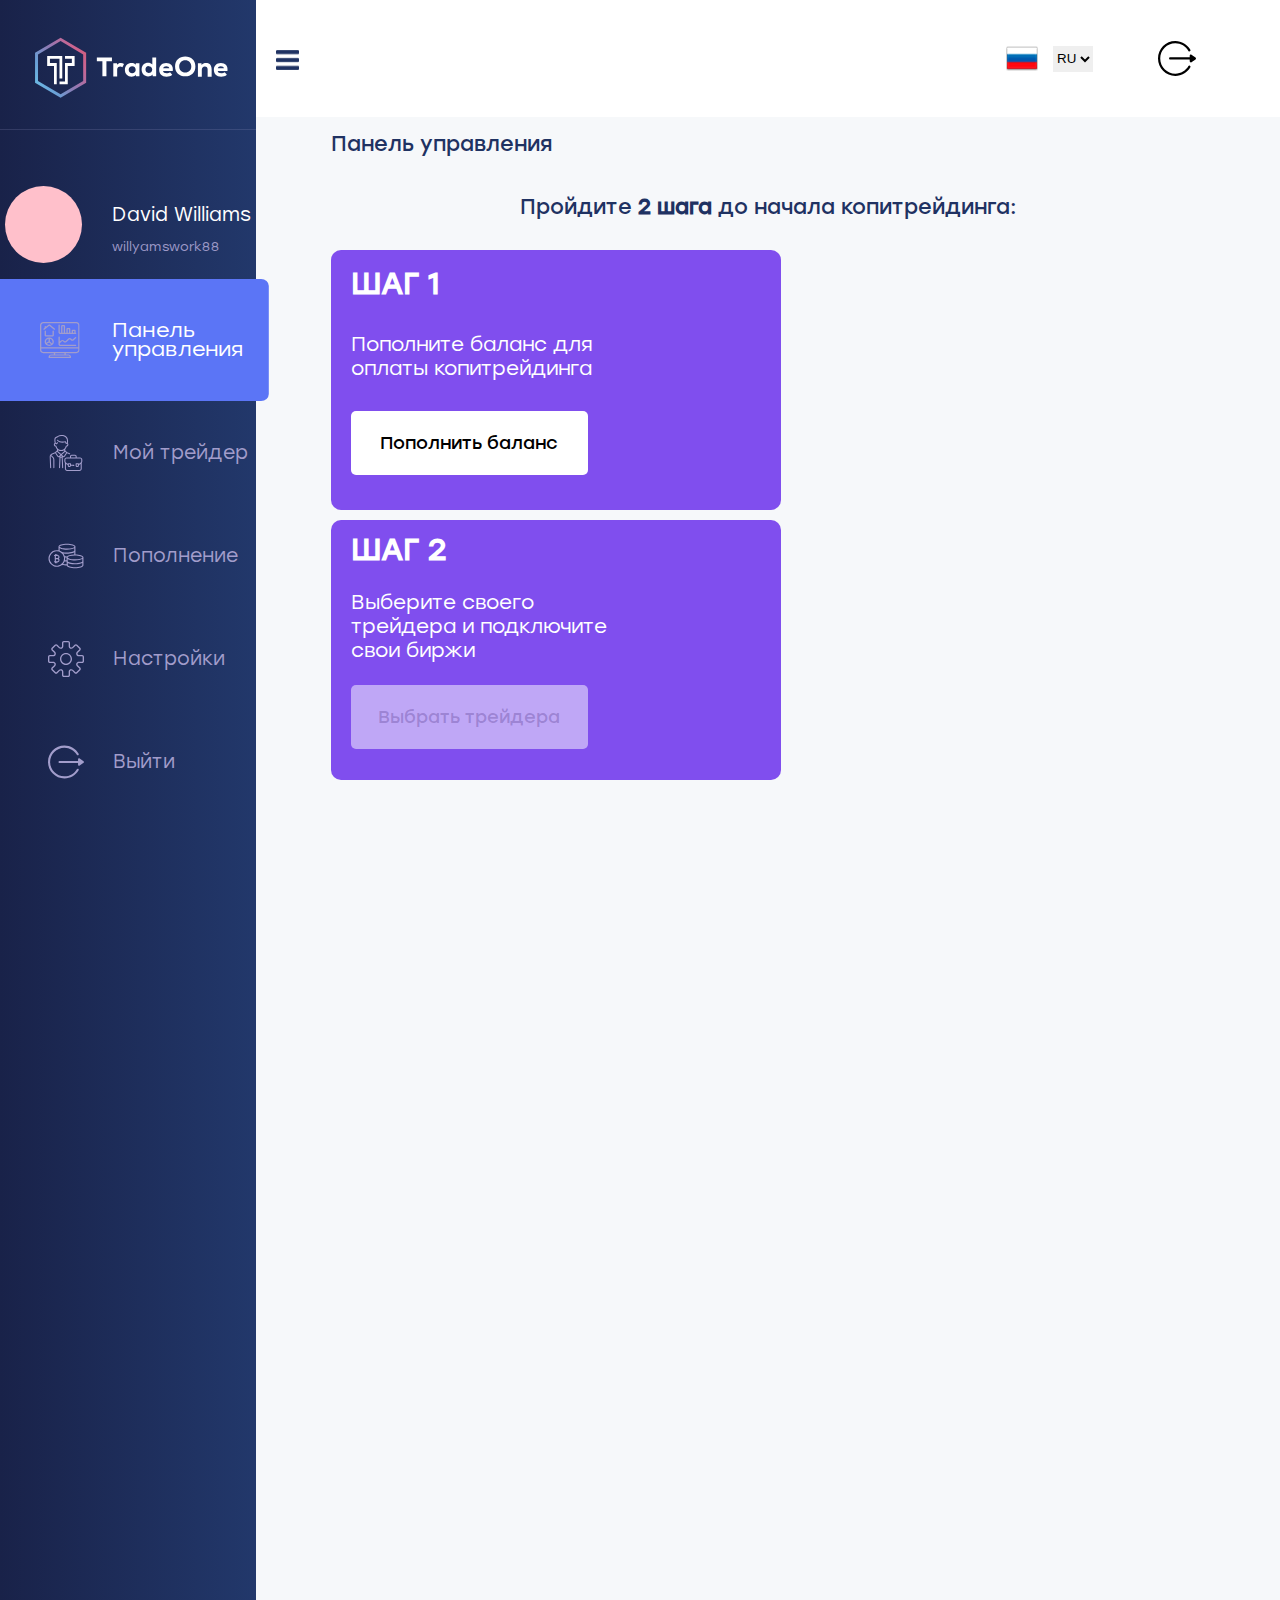
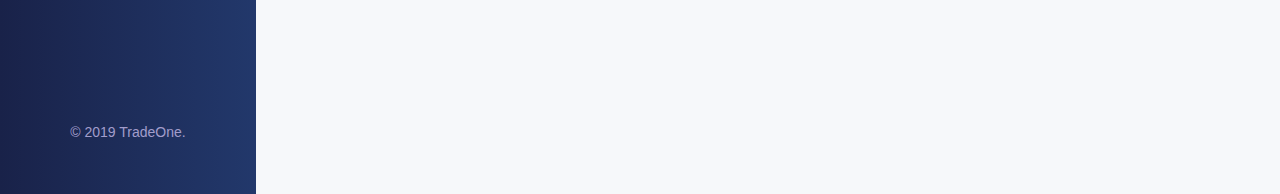
==== src/main/resources/static/cabinet.html @ 15526f91 "first commit" ====
<!DOCTYPE html>
<html lang="en">
<head>
  <meta charset="UTF-8">
  <meta name="viewport" content="width=device-width, initial-scale=1.0">
  <meta http-equiv="X-UA-Compatible" content="ie=edge">
  <title>TradeOne</title>
  <link rel="stylesheet" href="css/general.css">
</head>
<body class="body-cabinet">
  <aside class="aside">
    <div class="aside__wrapper aside__wrapper--logo">
      <a class="logo logo--aside" href="#">
        <svg class="logo__image logo__image--cabinet" xmlns="http://www.w3.org/2000/svg" xmlns:xlink="http://www.w3.org/1999/xlink" version="1.1" x="0px" y="0px" viewBox="0 0 779.8 335.9" xml:space="preserve"><style type="text/css">.st0{fill:#FFFFFF;}.st1{fill:url(#Shape_1_);}</style><g id="Слой_1"><g id="Слой_2"></g><g id="Слой_4"></g><g id="Слой_3"></g><title>Asset 1</title><desc>Created with Sketch.</desc><g id="Page-1_4_"><g id="Twitter" transform="translate(-162.000000, -145.000000)"><g id="Asset-1_1_" transform="translate(162.000000, 145.000000)"><polygon id="Shape_14_" class="st0" points="311.9,157.8 295,157.8 295,146.4 341,146.4 341,157.8 324.2,157.8 324.2,204.1       311.9,204.1     "/><path id="Shape_13_" class="st0" d="M356.2,164.1l0.9,4.5c2.4-3.6,6.5-5.7,10.8-5.5c3.7-0.1,7.2,1.2,9.9,3.7l-5,9.4      c-1.9-1.4-4.2-2.1-6.5-2.1c-5.1,0-9.4,3.3-9.4,9.4v21.3h-11.8v-40.8H356.2z"/><path id="Shape_12_" class="st0" d="M413.7,164h11v40h-10.6l-0.6-5c-2.7,4.2-8.5,5.8-12.4,5.9c-12,0.1-20.7-7.7-20.7-20.9      s9.2-21.1,21.1-20.9c5,0,9.8,1.9,11.9,5.5L413.7,164z M392,184c0,6.6,4.7,10.5,10.6,10.5c2.8,0.1,5.5-0.9,7.5-2.8      s3.2-4.5,3.2-7.3c0-5.7-3.7-11-10.7-11C396.8,173.4,392,177.3,392,184L392,184z"/><path id="Shape_3_" class="st0" d="M475.7,146.4v57h-10.5l-0.7-5.1c-3.7,4.8-8.3,5.9-13.3,5.9c-11.8,0-19.8-8.3-19.8-20.9      c0-13,8.2-20.9,20-20.9c4.7,0,9.2,1.5,12.6,5.7v-21.6H475.7z M443.1,183.2c0,5.7,3.6,10.3,9.8,10.3c5.3,0,10.8-2.7,10.8-10.3      c0-6.8-5.4-10.3-10.8-10.3C446.9,172.8,443.1,177.2,443.1,183.2z"/><path id="Shape_4_" class="st0" d="M496.7,187.9c0.6,3.9,4.3,7,10.9,7c3.2,0,7.6-0.7,10.4-3.1l6.6,7.3      c-4.3,4.2-11.2,5.9-17.2,5.9c-14.6,0-22.5-8.5-22.5-21.2c0-12.1,8.2-20.6,21.3-20.6c13.7,0,22.6,8.5,20.1,24.8H496.7z       M515.8,179.4c-0.2-4.4-4.7-6.4-9.6-6.4c-4.7,0-8.3,2.4-9.4,6.4H515.8z"/><path id="Shape_5_" class="st0" d="M564.3,204.1c-18.3,0-31-11.4-31-30.1s12.6-30.1,31-30.1s30.9,11.4,30.9,30.1      S582.7,204.1,564.3,204.1z M564.3,155.3c-10.9,0-18.4,8.2-18.4,18.6c0,10.7,7.5,18.5,18.4,18.5c11.1,0,18.4-7.9,18.4-18.5      C582.7,163.5,575.4,155.3,564.3,155.3L564.3,155.3z"/><path id="Shape_6_" class="st0" d="M632.5,204.9v-21.6c0-6.3-2.8-9.5-8.5-9.5c-5.6-0.1-9.3,4.7-9.3,10v21.1h-11.8v-40.8h10.8      l0.4,5.2c3.7-4.7,8.3-6.3,13.4-6.2c9.3,0,17.2,4.3,17.2,20.2v21.7L632.5,204.9z"/><path id="Shape_7_" class="st0" d="M663.2,187.9c0.6,3.9,4.3,7,10.9,7c3.2,0,7.6-0.7,10.4-3.1l6.6,7.3      c-4.3,4.2-11.2,5.9-17.2,5.9c-14.6,0-22.5-8.5-22.5-21.2c0-12.1,8.2-20.6,21.3-20.6c13.7,0,22.6,8.5,20.1,24.8H663.2z       M682.2,179.4c-0.2-4.4-4.7-6.4-9.6-6.4c-4.7,0-8.3,2.4-9.4,6.4H682.2z"/>    <linearGradient id="Shape_1_" gradientUnits="userSpaceOnUse" x1="300.361" y1="3155.6035" x2="301.0895" y2="3156.1328" gradientTransform="matrix(186 0 0 -219 -55750.2539 691312.875)"><stop offset="0" style="stop-color:#6CB9E3"/><stop offset="0.2" style="stop-color:#6AA0D7"/><stop offset="0.49" style="stop-color:#8B7BB4"/><stop offset="0.57" style="stop-color:#9777B0"/><stop offset="0.86" style="stop-color:#C96592"/><stop offset="1" style="stop-color:#CF5F82"/></linearGradient><path id="Shape_9_" class="st1" d="M184.6,269.3l-77.8-45.8v-91.6l77.8-45.8l77.8,45.8v91.6L184.6,269.3z M115.8,218.2      l68.8,40.5l68.8-40.5v-81l-68.8-40.5l-68.8,40.5V218.2z"/><polygon id="Shape_10_" class="st0" points="198,142.2 198,150.8 218.9,150.8 218.9,163.7 198,163.7 198,219.7 181.3,219.7       181.3,228.3 206.4,228.3 206.4,172.3 227.3,172.3 227.3,142.2     "/><polygon id="Shape_11_" class="st0" points="189.7,210.4 189.6,142.2 143.7,142.2 143.7,172.3 164.5,172.3 164.5,228.3       172.8,228.3 172.9,163.7 152.1,163.7 152.1,150.8 181.2,150.8 181.2,210.4     "/>.</g></g></g></g><g id="Слой_5"></g></svg>
      </a>
    </div>
    <div class="aside__wrapper">
      <div class="user">
        <div class="user__avatar"></div>
        <div class="user__data">
          <span class="user__name">David Williams</span>
          <span class="user__login">willyamswork88</span>
        </div>
      </div>
    </div>
    <ul class="menu aside__menu">
      <li class="menu-item">
        <button class="menu-item__button menu-item__button--panel">
          <svg class="menu-item__button-icon" xmlns="http://www.w3.org/2000/svg" xmlns:xlink="http://www.w3.org/1999/xlink" version="1.1" id="Capa_1" x="0px" y="0px" viewBox="0 0 512.106 512.106" style="enable-background:new 0 0 512.106 512.106;" xml:space="preserve"><g transform="translate(-1)"><g><g><path d="M128.686,37.216c-4.761-4.067-11.789-4.012-16.486,0.128L77.853,68.081v-4.028c0-4.713-3.82-8.533-8.533-8.533     s-8.533,3.82-8.533,8.533v19.311L46.561,96.096c-3.459,3.155-3.73,8.508-0.607,11.997s8.473,3.809,11.99,0.718l62.575-56.013     l62.575,56.013c2.266,2.067,5.468,2.759,8.385,1.812c2.918-0.947,5.102-3.387,5.722-6.392c0.62-3.004-0.42-6.11-2.724-8.135     L128.686,37.216z"/><path d="M171.72,119.52c-4.713,0-8.533,3.82-8.533,8.533v59.733H77.853v-59.733c0-4.713-3.82-8.533-8.533-8.533     s-8.533,3.82-8.533,8.533v65.152c0.084,6.515,5.432,11.729,11.947,11.648h95.573c6.519,0.066,11.862-5.155,11.947-11.674v-65.126     C180.253,123.34,176.432,119.52,171.72,119.52z"/><path d="M120.52,221.92c-32.99,0-59.733,26.744-59.733,59.733s26.744,59.733,59.733,59.733s59.733-26.744,59.733-59.733     C180.215,248.679,153.494,221.957,120.52,221.92z M77.853,281.653c0.026-20.268,14.281-37.731,34.133-41.813v36.975     L80.413,295.75C78.76,291.232,77.894,286.464,77.853,281.653z M89.207,310.382l29.99-17.994l24.815,24.815     C126.579,328.833,103.257,325.93,89.207,310.382z M156.078,305.137l-27.025-27.017V239.84     c13.892,2.815,25.474,12.357,30.895,25.454C165.368,278.391,163.918,293.327,156.078,305.137z"/><path d="M461.853,153.653v-29.21c-0.005-7.43-6.027-13.452-13.457-13.457H424.11c-7.43,0.005-13.452,6.027-13.457,13.457v29.21     h-17.067v-53.504c-0.009-8.149-6.613-14.753-14.763-14.763h-21.675C349,85.396,342.396,92,342.386,100.149v53.504H325.32V59.786     c0-9.426-7.641-17.067-17.067-17.067h-17.067c-9.426,0-17.067,7.641-17.067,17.067v93.867h-8.533     c-4.713,0-8.533-3.821-8.533-8.533V42.72c0-4.713-3.821-8.533-8.533-8.533s-8.533,3.82-8.533,8.533v102.4     c0,14.138,11.461,25.6,25.6,25.6h196.267c4.713,0,8.533-3.82,8.533-8.533S466.566,153.653,461.853,153.653z M308.253,153.653     h-17.067V59.786h17.067V153.653z M376.52,153.653h-17.067v-51.2h17.067V153.653z M444.786,153.653H427.72v-25.6h17.067V153.653z"/><path d="M461.853,324.32H265.586c-4.713,0-8.533-3.82-8.533-8.533v-13.534l28.1-28.1c3.371-3.236,8.695-3.236,12.066,0     l10.001,10.001c9.997,9.994,26.202,9.994,36.198,0l35.601-35.601c3.371-3.236,8.695-3.236,12.066,0l10.001,10.01     c10.008,9.966,26.19,9.966,36.198,0l30.601-30.601c3.234-3.348,3.188-8.671-0.104-11.962c-3.292-3.292-8.614-3.338-11.962-0.104     l-30.601,30.592c-3.332,3.331-8.734,3.331-12.066,0l-10.001-10.001c-10.13-9.668-26.069-9.668-36.198,0l-35.601,35.601     c-3.332,3.331-8.734,3.331-12.066,0l-9.992-10.001c-10.132-9.669-26.075-9.669-36.207,0l-16.034,16.034v-64.734     c0-4.713-3.821-8.533-8.533-8.533s-8.533,3.821-8.533,8.533v102.4c0,14.138,11.461,25.6,25.6,25.6h196.267     c4.713,0,8.533-3.821,8.533-8.533C470.386,328.14,466.566,324.32,461.853,324.32z"/><path d="M513.053,396.46V47.37c1.187-24.814-17.863-45.94-42.667-47.317H43.72C18.916,1.431-0.134,22.557,1.053,47.37v349.09     c-1.191,24.817,17.859,45.948,42.667,47.326h136.533v17.067H146.12c-18.851,0-34.133,15.282-34.133,34.133v8.533     c0,4.713,3.82,8.533,8.533,8.533h273.067c4.713,0,8.533-3.82,8.533-8.533v-8.533c0-18.851-15.282-34.133-34.133-34.133h-34.133     v-17.067h136.533C495.194,442.409,514.244,421.277,513.053,396.46z M367.986,477.92c9.426,0,17.067,7.641,17.067,17.067h-256     c0-9.426,7.641-17.067,17.067-17.067H367.986z M197.32,460.853v-17.067h119.467v17.067H197.32z M470.386,426.72H43.72     c-15.361-1.41-26.754-14.877-25.6-30.259V375.52h477.867v20.941C497.141,411.843,485.748,425.31,470.386,426.72z M495.986,47.37     v311.083H18.12V47.37c-1.154-15.381,10.24-28.845,25.6-30.251h426.667C485.746,18.525,497.141,31.989,495.986,47.37z"/></g></g></g></svg>
          Панель управления
        </button>
      </li>
      <li class="menu-item">
        <button class="menu-item__button menu-item__button--trader">
          <svg class="menu-item__button-icon" xmlns="http://www.w3.org/2000/svg" xmlns:xlink="http://www.w3.org/1999/xlink" version="1.1" id="Capa_1" x="0px" y="0px" viewBox="0 0 512 512" style="enable-background:new 0 0 512 512;" xml:space="preserve"><g><g><path d="M310.7,260.177l-38.202-14.735l-21.927-21.926c-1.426-1.426-3.292-2.158-5.173-2.191v-17.918    c10.377-11.025,17.75-25.021,20.668-40.801c0.006-0.007,0.013-0.015,0.02-0.021c1.91,0.113,3.838-0.027,5.744-0.417    c10.306-2.11,17.787-11.678,17.787-22.751v-5.743c0-6.491-2.668-12.44-6.996-16.653c7.033-37.871,1.355-68.717-16.492-89.326    C248.923,7.826,221.183-1.664,185.905,0.239c-32.856,1.776-53.958,16.993-60.433,22.358c-9.112,1.184-35.099,7.751-35.099,44.089    c0,20.121,3.269,36.855,5.565,46.131c-7.733,3.615-12.934,11.686-12.934,20.942v5.657c0,11.073,7.48,20.641,17.788,22.751    c1.904,0.39,3.835,0.53,5.743,0.417c0.007,0.007,0.014,0.015,0.02,0.022c2.918,15.779,10.291,29.775,20.668,40.8v17.918    c-1.881,0.033-3.747,0.765-5.173,2.191l-21.926,21.926l-42.969,16.574c-20.664,7.97-33.951,28.193-33.065,50.323l6.103,152.379    c0.162,4.037,3.485,7.2,7.489,7.2c0.102,0,0.204-0.002,0.306-0.006c4.139-0.166,7.359-3.655,7.194-7.794L39.079,311.74    c-0.162-4.05,0.349-8.009,1.442-11.754l24.362,24.362c6.935,6.935,10.754,16.156,10.754,25.963v114.108c0,4.142,3.358,7.5,7.5,7.5    s7.5-3.358,7.5-7.5V350.311c0-13.814-5.379-26.802-15.148-36.57L48,286.252c3.852-4.455,8.797-8.019,14.554-10.24l40.091-15.464    l30.606,45.908c3.71,5.566,9.656,9.136,16.313,9.795c0.741,0.073,1.48,0.109,2.216,0.109c4.091,0,8.051-1.145,11.505-3.247    l-6.573,150.979c-0.18,4.138,3.028,7.639,7.167,7.819c0.111,0.005,0.222,0.007,0.332,0.007c3.992,0,7.312-3.146,7.487-7.174    l6.095-139.989h17.043l6.095,139.989c0.175,4.027,3.495,7.174,7.487,7.174c0.11,0,0.221-0.002,0.332-0.007    c4.138-0.18,7.347-3.681,7.167-7.819l-6.573-150.979c3.454,2.102,7.413,3.247,11.504,3.247c0.735,0,1.475-0.036,2.215-0.109    c6.651-0.657,12.597-4.228,16.308-9.794l30.606-45.908l35.323,13.625c0.888,0.342,1.8,0.504,2.698,0.504    c3.01,0,5.851-1.826,6.999-4.803C316.489,266.01,314.564,261.669,310.7,260.177z M121.289,159.797    c-1.356-7.377-8.192-12.728-15.553-12.192c-0.632,0.045-1.284,0.001-1.937-0.132c-3.304-0.676-5.795-4.14-5.795-8.056v-5.657    c0-3.832,2.579-7.286,5.871-7.864c2.771-0.486,5.424,0.532,7.106,2.725c1.397,1.821,3.259,3.123,5.39,3.767    c3.113,0.939,6.549,0.388,9.19-1.477c6.096-4.303,11.263-9.761,15.356-16.221c2.217-3.499,1.178-8.133-2.32-10.35    c-3.501-2.219-8.133-1.178-10.35,2.32c-2.334,3.683-5.126,6.919-8.329,9.656c-2.552-2.248-5.568-3.857-8.808-4.744    c-2.009-7.565-5.737-24.366-5.737-44.887c0-12.215,3.786-20.805,11.254-25.528c5.813-3.678,11.951-3.819,11.953-3.82    c1.918,0,3.784-0.755,5.177-2.073c0.192-0.183,19.642-18.247,52.957-20.047c30.478-1.651,54.017,6.063,68.074,22.296    c14.24,16.445,18.933,41.712,13.692,73.323c-2.254-0.105-4.753,0.059-7.238,0.495l-7.516-18.051    c-1.439-3.456-5.208-5.321-8.828-4.371c-0.732,0.192-73.627,18.791-104.363-19.472c-2.593-3.229-7.314-3.745-10.544-1.15    c-3.229,2.594-3.745,7.314-1.15,10.544c31.177,38.815,93.263,30.113,113.46,26.035l5.842,14.03    c2.389,5.736,8.499,8.869,14.526,7.449c2.363-0.557,4.934-0.658,6.056-0.435c3.358,0.668,5.89,4.005,5.89,7.763v5.743    c0,3.917-2.492,7.38-5.794,8.056c-0.655,0.134-1.305,0.178-1.938,0.132c-7.358-0.538-14.198,4.815-15.552,12.193    c-5.764,31.378-33.109,54.152-65.021,54.152C154.397,213.949,127.052,191.175,121.289,159.797z M156.872,299.24    c-1.541,1.54-3.668,2.301-5.834,2.085c-2.167-0.214-4.102-1.376-5.31-3.188l-30.834-46.252l12.8-12.8l47.644,41.688    L156.872,299.24z M178.441,309.756l0.495-11.368l7.373-7.374l7.374,7.374l0.495,11.368H178.441z M186.309,270.442l-44.088-38.577    v-15.947c12.772,8.276,27.951,13.032,44.088,13.032s31.316-4.756,44.087-13.032v15.947L186.309,270.442z M226.892,298.136    c-1.209,1.813-3.144,2.975-5.311,3.189c-1.274,0.129-3.724,0.022-5.832-2.085l-18.466-18.467l47.643-41.688l12.8,12.8    L226.892,298.136z"/></g></g><g><g><path d="M487.951,352.193c0-17.396-14.152-31.548-31.548-31.548H407.79v-16.548c0-12.976-10.557-23.532-23.532-23.532H336.16    c-12.976,0-23.532,10.557-23.532,23.532v16.548h-48.613c-17.396,0-31.548,14.152-31.548,31.548v22.267    c0,8.209,2.764,16.092,8.016,23.382v83.424c0,16.946,13.787,30.733,30.733,30.733h177.987c16.946,0,30.733-13.787,30.733-30.733    v-83.424c5.252-7.291,8.016-15.174,8.016-23.383L487.951,352.193L487.951,352.193z M327.627,304.096L327.627,304.096    c0.001-4.705,3.829-8.532,8.533-8.532h48.097c4.705,0,8.532,3.828,8.532,8.532v16.548h-65.162V304.096z M472.95,374.461    c0,12.874-12.182,25.641-33.097,35.178v-1.332c0-4.142-3.358-7.5-7.5-7.5h-32.064c-4.142,0-7.5,3.358-7.5,7.5v24.048    c0,12.976,10.557,23.532,23.532,23.532s23.532-10.557,23.532-23.532v-6.414c9.738-3.896,18.145-8.43,25.081-13.467v68.793    c0.001,8.675-7.056,15.732-15.732,15.732H271.216c-8.675,0-15.733-7.058-15.733-15.733v-68.793    c6.936,5.037,15.342,9.571,25.081,13.468v6.414c0,12.976,10.557,23.532,23.532,23.532c11.145,0,20.499-7.791,22.918-18.211    c10.769,1.439,21.895,2.179,33.195,2.179c2.74,0,5.517-0.044,8.253-0.131c4.14-0.131,7.39-3.594,7.258-7.734    c-0.131-4.14-3.564-7.401-7.734-7.258c-2.579,0.082-5.195,0.123-7.778,0.123c-11.119,0-22.046-0.757-32.581-2.232v-14.316    c0-4.142-3.358-7.5-7.5-7.5h-32.064c-4.142,0-7.5,3.358-7.5,7.5v1.332c-20.915-9.537-33.097-22.305-33.097-35.178v-22.267    c0-9.125,7.423-16.548,16.548-16.548h192.388c9.125,0,16.548,7.423,16.548,16.548V374.461z M424.855,415.806v16.548    c0,4.705-3.828,8.532-8.532,8.532s-8.532-3.828-8.532-8.532v-16.548H424.855z M295.563,432.354v-16.548h17.064v16.548    c0,4.705-3.828,8.532-8.532,8.532S295.563,437.059,295.563,432.354z"/></g></g></svg>
          Мой трейдер
        </button>
      </li>
      <!-- <li class="menu-item">
        <button class="menu-item__button menu-item__button--history">
          <svg class="menu-item__button-icon" xmlns="http://www.w3.org/2000/svg" xmlns:xlink="http://www.w3.org/1999/xlink" version="1.1" id="Capa_1" x="0px" y="0px" viewBox="0 0 512 512" style="enable-background:new 0 0 512 512;" xml:space="preserve"><g><g><rect x="96" y="362.67" width="42.667" height="21.333"></rect></g></g><g><g><rect x="96" y="405.33" width="64" height="21.333"></rect></g></g><g><g><path d="M502.402,456.139l-118.4-118.414V74.667c0-17.673-14.327-32-32-32H137.6C132.658,18.323,111.137,0,85.335,0    S38.013,18.323,33.071,42.667h-1.069c-17.673,0-32,14.327-32,32V480c0,17.673,14.327,32,32,32h320c17.673,0,32-14.327,32-32    v-49.73l72.139,72.13c6.128,6.156,14.46,9.612,23.147,9.6c8.682-0.001,17.007-3.453,23.142-9.596    C515.198,489.621,515.186,468.907,502.402,456.139z M85.335,21.333c13.932,0,25.778,8.906,30.172,21.333H55.164    C59.557,30.239,71.403,21.333,85.335,21.333z M362.669,480c0,5.891-4.776,10.667-10.667,10.667h-320    c-5.891,0-10.667-4.776-10.667-10.667V74.667C21.335,68.776,26.111,64,32.002,64h85.333v117.333    c0,5.891-4.776,10.667-10.667,10.667c-5.891,0-10.667-4.776-10.667-10.667v-96H74.669v96c0,17.673,14.327,32,32,32    s32-14.327,32-32V64h213.333c5.891,0,10.667,4.776,10.667,10.667V316.39l-32-32.004V96c0-5.891-4.776-10.667-10.667-10.667h-160    v21.333h149.333V265.38l-59.232-29.55c-3.007-1.507-6.549-1.507-9.556,0c-0.572,0.286-1.099,0.625-1.595,0.994l-0.017-0.023    l-30.272,22.677l-17.067-59.733c-0.498-1.747-1.433-3.338-2.718-4.622c-4.167-4.165-10.92-4.163-15.085,0.003L144.919,224H64.002    c-5.891,0-10.667,4.776-10.667,10.667v224c0,5.891,4.776,10.667,10.667,10.667h256c5.891,0,10.667-4.776,10.667-10.667v-81.724    l32,31.996V480z M279.447,289.718l-10.282-20.545l20.551,10.276L279.447,289.718z M309.335,355.611V448H74.669V245.333h74.667    c2.822,0.002,5.53-1.114,7.531-3.104l19.2-19.2l16.341,57.227c0.358,1.256,0.943,2.437,1.727,3.481    c3.536,4.712,10.222,5.665,14.934,2.129l32.422-24.316l25.487,50.983l0.027-0.013c0.498,0.989,1.153,1.918,1.978,2.744    L309.335,355.611z M291.607,307.723l16.117-16.117l140.908,140.907l-16.117,16.117L291.607,307.723z M487.341,487.339    c-4.451,4.451-11.667,4.451-16.117,0L447.6,463.715l16.117-16.117l23.623,23.623C491.792,475.672,491.792,482.888,487.341,487.339    z"></path></g></g></svg>
          История торгов
        </button>
      </li> -->
      <li class="menu-item">
        <button class="menu-item__button menu-item__button--recharge">
          <svg class="menu-item__button-icon" xmlns="http://www.w3.org/2000/svg" id="Layer_1" data-name="Layer 1" viewBox="0 0 512 512" width="512" height="512"><path d="M504,328.229V282.453a18.765,18.765,0,0,0,.759-5.28c0-26.984-56.689-41.565-114.759-42.583V186.363a18.968,18.968,0,0,0,1.151-6.515A7.948,7.948,0,0,0,390,175.729V130.542a18.734,18.734,0,0,0,1.151-6.461c0-28-61.408-42.643-122.069-42.643-30.795,0-59.853,3.729-81.821,10.5-17.59,5.423-38.558,15.4-38.558,32.142a19.451,19.451,0,0,0,.264,3.184l1.174,48.469a118.368,118.368,0,1,0,50,207.487c17.035,3.659,42.55,6.195,66.428,6.693.839,9.085,8.447,21.129,37.775,30.247,21.577,6.707,50.4,10.4,81.159,10.4,30.662,0,59.411-3.774,80.951-10.628,31.035-9.876,37.55-22.976,37.55-32.226v-49.99a18.788,18.788,0,0,0,.917-5.778A7.956,7.956,0,0,0,504,328.229ZM302.174,245.037c-16.689,5.18-26.424,11.259-31.9,17.2-9.511-.079-21.493-.434-30.4-1a118.052,118.052,0,0,0-20.72-41.954,344.16,344.16,0,0,0,47.93,3.205c30.989,0,60.669-3.72,83.572-10.473A112.562,112.562,0,0,0,374,202.631V234.66C346.956,235.348,321.735,238.966,302.174,245.037Zm-37.839,72.9c-8.166-.154-16.577-.5-23.326-.9a118.447,118.447,0,0,0,1.949-39.6c6.51.339,13.761.567,20.191.694-.007.186-.017.372-.011.561Zm-27.974,14.832c7.618.53,18.157,1,28.463,1.181l1.218,39.948a408.036,408.036,0,0,1-51.733-4.335A118.488,118.488,0,0,0,236.361,332.771Zm43.424-33.089a99.277,99.277,0,0,0,22.389,9.629c21.828,6.774,50.7,10.506,81.294,10.506,40.967,0,82.27-6.77,104.532-19.895v34.456c-2.342,3.569-9.623,9.161-26.842,14.407-20.742,6.319-48.257,9.8-77.474,9.8-59.632,0-95.808-13.86-102.828-23.788Zm208.4-24.373A7.986,7.986,0,0,0,488,277v2.344c-2.34,3.779-10.341,9.577-27.1,14.672-20.785,6.32-48.285,9.8-77.434,9.8-67.041,0-103.613-17.6-103.613-26.644a4.6,4.6,0,0,1,.583-2.07,8.025,8.025,0,0,0,.747-1.172c7.057-9.442,42.571-23.4,102.283-23.4,29.149,0,56.649,3.481,77.434,9.8C478.117,265.566,486.094,271.543,488.183,275.309ZM269.082,97.438c29.36,0,57.059,3.482,78,9.8,16.711,5.047,24.784,10.776,27.235,14.553A8.018,8.018,0,0,0,374,124v2.819c-2.783,3.772-10.864,9.251-26.921,14.1-20.938,6.323-48.638,9.8-78,9.8-65.4,0-102.019-16.5-104.268-25.761l-.008-.043a3.751,3.751,0,0,1-.1-.839C164.7,115.038,201.545,97.438,269.082,97.438ZM165.45,147.01a104.4,104.4,0,0,0,21.811,9.212c21.968,6.773,51.026,10.5,81.821,10.5,41.056,0,82.447-6.712,104.918-19.728V182.41c-2.547,3.405-9.927,8.969-27.872,14.261-21.163,6.241-49.974,9.82-79.046,9.82-24.512,0-48.388-2.546-67.484-7.17a118.337,118.337,0,0,0-33.34-18.931ZM23.083,291.488A102.361,102.361,0,0,1,225.248,268.76a7.931,7.931,0,0,0,.671,3.2A102.357,102.357,0,1,1,23.083,291.488ZM461.6,404.687c-20.013,6.368-47.039,9.875-76.1,9.875-29.193,0-56.329-3.437-76.409-9.68-18.282-5.684-26.61-12.668-26.61-16.752,0-.081,0-.162,0-.244l-.987-32.334q10.608,6,27.38,10.453c20.892,5.532,47.461,8.579,74.814,8.579,40.846,0,82.026-6.736,104.316-19.8v32.922C488,391.839,479.738,398.914,461.6,404.687Z"/><path d="M164.19,271a30.021,30.021,0,0,0-29.911-30H133v-7a8,8,0,0,0-16,0v7h-3v-7a8,8,0,0,0-16,0v7H92.649a8,8,0,0,0,0,16H96v72H92.649a8,8,0,0,0,0,16H98v7a8,8,0,0,0,16,0v-7h3v7a8,8,0,0,0,16,0v-7h1.279a30.016,30.016,0,0,0,20.332-52A30.026,30.026,0,0,0,164.19,271Zm-16,44a14,14,0,0,1-13.911,14H112V301h22.279A14,14,0,0,1,148.19,315ZM112,285V257h22.279a14,14,0,0,1,0,28Z"/></svg>
          Пополнение
        </button>
      </li>
      <li class="menu-item">
        <button class="menu-item__button menu-item__button--settings">
          <svg class="menu-item__button-icon" xmlns="http://www.w3.org/2000/svg" xmlns:xlink="http://www.w3.org/1999/xlink" version="1.1" id="Capa_1" x="0px" y="0px" viewBox="0 0 54 54" style="enable-background:new 0 0 54 54;" xml:space="preserve"><g><path d="M51.22,21h-5.052c-0.812,0-1.481-0.447-1.792-1.197s-0.153-1.54,0.42-2.114l3.572-3.571   c0.525-0.525,0.814-1.224,0.814-1.966c0-0.743-0.289-1.441-0.814-1.967l-4.553-4.553c-1.05-1.05-2.881-1.052-3.933,0l-3.571,3.571   c-0.574,0.573-1.366,0.733-2.114,0.421C33.447,9.313,33,8.644,33,7.832V2.78C33,1.247,31.753,0,30.22,0H23.78   C22.247,0,21,1.247,21,2.78v5.052c0,0.812-0.447,1.481-1.197,1.792c-0.748,0.313-1.54,0.152-2.114-0.421l-3.571-3.571   c-1.052-1.052-2.883-1.05-3.933,0l-4.553,4.553c-0.525,0.525-0.814,1.224-0.814,1.967c0,0.742,0.289,1.44,0.814,1.966l3.572,3.571   c0.573,0.574,0.73,1.364,0.42,2.114S8.644,21,7.832,21H2.78C1.247,21,0,22.247,0,23.78v6.439C0,31.753,1.247,33,2.78,33h5.052   c0.812,0,1.481,0.447,1.792,1.197s0.153,1.54-0.42,2.114l-3.572,3.571c-0.525,0.525-0.814,1.224-0.814,1.966   c0,0.743,0.289,1.441,0.814,1.967l4.553,4.553c1.051,1.051,2.881,1.053,3.933,0l3.571-3.572c0.574-0.573,1.363-0.731,2.114-0.42   c0.75,0.311,1.197,0.98,1.197,1.792v5.052c0,1.533,1.247,2.78,2.78,2.78h6.439c1.533,0,2.78-1.247,2.78-2.78v-5.052   c0-0.812,0.447-1.481,1.197-1.792c0.751-0.312,1.54-0.153,2.114,0.42l3.571,3.572c1.052,1.052,2.883,1.05,3.933,0l4.553-4.553   c0.525-0.525,0.814-1.224,0.814-1.967c0-0.742-0.289-1.44-0.814-1.966l-3.572-3.571c-0.573-0.574-0.73-1.364-0.42-2.114   S45.356,33,46.168,33h5.052c1.533,0,2.78-1.247,2.78-2.78V23.78C54,22.247,52.753,21,51.22,21z M52,30.22   C52,30.65,51.65,31,51.22,31h-5.052c-1.624,0-3.019,0.932-3.64,2.432c-0.622,1.5-0.295,3.146,0.854,4.294l3.572,3.571   c0.305,0.305,0.305,0.8,0,1.104l-4.553,4.553c-0.304,0.304-0.799,0.306-1.104,0l-3.571-3.572c-1.149-1.149-2.794-1.474-4.294-0.854   c-1.5,0.621-2.432,2.016-2.432,3.64v5.052C31,51.65,30.65,52,30.22,52H23.78C23.35,52,23,51.65,23,51.22v-5.052   c0-1.624-0.932-3.019-2.432-3.64c-0.503-0.209-1.021-0.311-1.533-0.311c-1.014,0-1.997,0.4-2.761,1.164l-3.571,3.572   c-0.306,0.306-0.801,0.304-1.104,0l-4.553-4.553c-0.305-0.305-0.305-0.8,0-1.104l3.572-3.571c1.148-1.148,1.476-2.794,0.854-4.294   C10.851,31.932,9.456,31,7.832,31H2.78C2.35,31,2,30.65,2,30.22V23.78C2,23.35,2.35,23,2.78,23h5.052   c1.624,0,3.019-0.932,3.64-2.432c0.622-1.5,0.295-3.146-0.854-4.294l-3.572-3.571c-0.305-0.305-0.305-0.8,0-1.104l4.553-4.553   c0.304-0.305,0.799-0.305,1.104,0l3.571,3.571c1.147,1.147,2.792,1.476,4.294,0.854C22.068,10.851,23,9.456,23,7.832V2.78   C23,2.35,23.35,2,23.78,2h6.439C30.65,2,31,2.35,31,2.78v5.052c0,1.624,0.932,3.019,2.432,3.64   c1.502,0.622,3.146,0.294,4.294-0.854l3.571-3.571c0.306-0.305,0.801-0.305,1.104,0l4.553,4.553c0.305,0.305,0.305,0.8,0,1.104   l-3.572,3.571c-1.148,1.148-1.476,2.794-0.854,4.294c0.621,1.5,2.016,2.432,3.64,2.432h5.052C51.65,23,52,23.35,52,23.78V30.22z"></path><path d="M27,18c-4.963,0-9,4.037-9,9s4.037,9,9,9s9-4.037,9-9S31.963,18,27,18z M27,34c-3.859,0-7-3.141-7-7s3.141-7,7-7   s7,3.141,7,7S30.859,34,27,34z"></path></g></svg>
          Настройки
        </button>
      </li>
      <li class="menu-item">
        <button class="menu-item__button menu-item__button--exit">
          <svg class="menu-item__button-icon" xmlns="http://www.w3.org/2000/svg" xmlns:xlink="http://www.w3.org/1999/xlink" version="1.1" id="Layer_1" x="0px" y="0px" viewBox="0 0 512 512" style="enable-background:new 0 0 512 512;" xml:space="preserve"><g><g><path d="M505.664,243.739l-54.783-38.622c-9.926-6.997-23.645,0.128-23.645,12.26v23.622H164.196    c-8.284,0-15.001,6.716-15.001,15.001S155.912,271,164.196,271h263.038v23.621c0,12.212,13.792,19.204,23.644,12.26l54.783-38.622    C514.027,262.365,514.196,249.767,505.664,243.739z"/></g></g><g><g><path d="M430.471,352.317c-7.169-4.146-16.347-1.698-20.496,5.474c-35.236,60.916-101.103,101.811-176.372,101.811    c-112.266,0-203.602-91.336-203.602-203.602S121.337,52.398,233.603,52.398c75.319,0,141.156,40.933,176.371,101.809    c4.148,7.172,13.328,9.619,20.496,5.474c7.171-4.148,9.621-13.325,5.474-20.496C395.418,69.127,319.729,22.397,233.603,22.397    C104.49,22.397,0,126.876,0,256c0,129.113,104.479,233.603,233.603,233.603c86.163,0,161.833-46.763,202.342-116.79    C440.092,365.642,437.642,356.466,430.471,352.317z"/></g></g></svg>
          Выйти
        </button>
      </li>
    </ul>
    <div class="copyright">
      © 2019 TradeOne.
    </div>
  </aside>
  <div class="cabinet-wrapper">
    <header class="header header--cabinet">
      <button class="header__menu-button"></button>
      <div class="header__wrapper">
        <div class="languages">
          <div class="languages-icon"></div>
          <select class="languages__select">
            <option value="ru">RU</option>
            <option value="en">RU</option>
            <option value="ch">RU</option>
          </select>
        </div>
        <button class="exit"></button>
      </div>
    </header>
    <main class="main">
    
     <!-- КНОПКИ -->

    <div class="buttons-section">
      <button class="buttons-section__button buttons-section__button--trader hidden">
        <svg class="buttons-section__icon" xmlns="http://www.w3.org/2000/svg" xmlns:xlink="http://www.w3.org/1999/xlink" version="1.1" id="Capa_1" x="0px" y="0px" viewBox="0 0 480 480" style="enable-background:new 0 0 480 480;" xml:space="preserve"><g><g><path d="M333.897,384h-72v-64c0-22.091-17.909-40-40-40h-48v-43.92l108.64-77.6c1.76-1.246,2.943-3.15,3.28-5.28    c0.319-2.123-0.229-4.285-1.52-6l-24-32c-2.586-3.438-7.428-4.216-10.96-1.76l-82,56.72c14.5-27.318,4.108-61.219-23.21-75.718    c-27.318-14.5-61.219-4.108-75.718,23.21C56.75,139.617,60.973,166.639,78.777,184h-8.88c-2.257,0.005-4.408,0.964-5.92,2.64    l-51.68,57.44c-14.189,15.853-13.486,40.038,1.6,55.04l42.32,42.56c1.663,1.665,3.975,2.514,6.32,2.32    c2.375-0.183,4.545-1.414,5.92-3.36l9.44-13.36V472c0,4.418,3.582,8,8,8h48c4.418,0,8-3.582,8-8V344h56v40h-24    c-4.418,0-8,3.582-8,8v80c0,4.418,3.582,8,8,8h160c4.418,0,8-3.582,8-8v-80C341.897,387.582,338.316,384,333.897,384z M77.897,144    c0-22.091,17.909-40,40-40s40,17.909,40,40s-17.909,40-40,40S77.897,166.091,77.897,144z M136.937,200l-11.04,22.08L114.857,200    H136.937z M77.897,285.68L65.097,272l12.8-12.8V285.68z M133.897,328c-4.418,0-8,3.582-8,8v128h-32V240    c-0.016-3.23-1.973-6.133-4.96-7.36c-2.979-1.253-6.419-0.59-8.72,1.68l-32,32c-3.049,3.111-3.049,8.089,0,11.2l26.16,27.28    l-13.52,18.88L25.017,288c-9.139-9.044-9.527-23.684-0.88-33.2l49.36-54.8h23.44l21.84,43.6c2.015,3.932,6.835,5.487,10.768,3.472    c1.493-0.765,2.708-1.979,3.472-3.472l23.12-46.16l96-66.48l14.48,19.28l-105.36,75.28c-2.098,1.493-3.348,3.905-3.36,6.48v56    c0,4.418,3.582,8,8,8h56c13.255,0,24,10.745,24,24v64h-32v-48c0-4.418-3.582-8-8-8H133.897z M325.897,464h-144v-64h144V464z"/></g></g><g><g><path d="M469.897,64c-30.928,0-56-25.072-56-56c0-4.418-3.582-8-8-8s-8,3.582-8,8c0,30.928-25.072,56-56,56c-4.418,0-8,3.582-8,8    s3.582,8,8,8c30.928,0,56,25.072,56,56c0,4.418,3.582,8,8,8s8-3.582,8-8c0-30.928,25.072-56,56-56c4.418,0,8-3.582,8-8    S474.316,64,469.897,64z M405.897,103.04C399,89.74,388.158,78.898,374.857,72c13.3-6.898,24.142-17.74,31.04-31.04    c6.898,13.3,17.74,24.142,31.04,31.04C423.637,78.898,412.795,89.74,405.897,103.04z"/></g></g><g><g><rect x="251.287" y="207.984" transform="matrix(0.8064 -0.5913 0.5913 0.8064 -76.4588 198.3888)" width="27.04" height="16"/></g></g><g><g><rect x="284.345" y="157.34" transform="matrix(0.8062 -0.5916 0.5916 0.8062 -33.1081 229.5946)" width="99.2" height="16"/></g></g><g><g><rect x="289.035" y="103.985" transform="matrix(0.832 -0.5547 0.5547 0.832 -8.7313 195.1332)" width="57.68" height="16"/></g></g></svg>
      Мой трейдер
      </button>
      <button class="buttons-section__button buttons-section__button--top hidden">
      <svg class="buttons-section__icon" version="1.1" id="Layer_1" xmlns="http://www.w3.org/2000/svg" xmlns:xlink="http://www.w3.org/1999/xlink" x="0px" y="0px"
      viewBox="0 0 511.999 511.999" style="enable-background:new 0 0 511.999 511.999;" xml:space="preserve"><g><g><path d="M468.15,157.858h-21.558v-13.863l13.451-14.814c6.983-7.69,10.828-17.645,10.828-28.033V66.017c0-24.565-19.986-44.55-44.551-44.55h-20.492c-24.565,0-44.55,19.986-44.55,44.55v35.131c0,10.388,3.846,20.344,10.827,28.033l13.453,14.816v13.861H364c-20.944,0-38.497,14.764-42.821,34.43c-2.201-0.308-4.445-0.478-6.729-0.478h-25.252v-16.958l15.404-16.963c7.701-8.482,11.943-19.463,11.943-30.92V87.4c0-27.132-22.073-49.203-49.204-49.203c-4.252,0-7.697,3.445-7.697,7.697s3.445,7.697,7.697,7.697c18.643,0,33.81,15.166,33.81,33.809v39.568c0,7.623-2.822,14.928-7.945,20.571l-15.862,17.469c-2.128,1.369-3.538,3.758-3.538,6.478v28.022c0,4.252,3.445,7.697,7.697,7.697h32.949c18.207,0,33.021,14.813,33.021,33.021v48.298H164.13v-48.298c0-14.196,9.006-26.326,21.602-30.984c0.592-0.124,1.156-0.321,1.689-0.573c3.077-0.95,6.345-1.465,9.729-1.465h32.949c4.251,0,7.697-3.445,7.697-7.697v-28.022c0-2.719-1.41-5.109-3.538-6.478l-15.862-17.469c-5.124-5.643-7.947-12.949-7.947-20.571V87.4c0-18.642,15.166-33.809,33.81-33.809c4.251,0,7.697-3.445,7.697-7.697s-3.446-7.697-7.697-7.697c-27.132,0-49.204,22.072-49.204,49.203v39.568c0,11.456,4.242,22.437,11.943,30.92l15.402,16.962v16.959h-25.252c-2.151,0-4.265,0.155-6.342,0.429c-4.342-19.641-21.881-34.38-42.808-34.38H126.44v-13.863l13.451-14.814c6.983-7.69,10.828-17.645,10.828-28.033V66.017c0-24.565-19.986-44.55-44.551-44.55H85.678c-24.565,0-44.55,19.986-44.55,44.55v35.131c0,10.388,3.845,20.344,10.828,28.033l13.452,14.815v13.862H43.85c-24.179,0-43.85,19.671-43.85,43.85v49.716c0,4.252,3.446,7.697,7.697,7.697h119.758c4.251,0,7.697-3.445,7.697-7.697s-3.446-7.697-7.697-7.697H15.394v-42.019c0-15.69,12.765-28.456,28.456-28.456h29.255c4.251,0,7.697-3.445,7.697-7.697v-24.88c0-2.677-1.367-5.035-3.441-6.414l-14.009-15.428c-4.405-4.851-6.831-11.131-6.831-17.684V66.017c0-16.077,13.079-29.156,29.156-29.156h20.492c16.077,0,29.157,13.079,29.157,29.156v35.131c0,6.553-2.426,12.834-6.831,17.684l-14.01,15.429c-2.073,1.379-3.439,3.737-3.439,6.413v24.88c0,4.252,3.446,7.697,7.697,7.697h29.255c13.975,0,25.621,10.129,28.002,23.43c-16.127,7.864-27.265,24.424-27.265,43.542v55.995c0,4.252,3.446,7.697,7.697,7.697h198.736c4.252,0,7.697-3.445,7.697-7.697v-55.995c0-18.971-10.973-35.419-26.901-43.355c2.305-13.392,13.995-23.617,28.036-23.617h29.255c4.252,0,7.697-3.445,7.697-7.697v-24.88c0-2.678-1.367-5.036-3.442-6.415l-14.008-15.427c-4.405-4.85-6.83-11.131-6.83-17.684V66.017c0-16.077,13.079-29.156,29.156-29.156h20.492c16.077,0,29.157,13.079,29.157,29.156v35.131c0,6.553-2.426,12.834-6.831,17.684l-14.009,15.429c-2.074,1.379-3.44,3.737-3.44,6.413v24.88c0,4.252,3.445,7.697,7.697,7.697h29.255c15.69,0,28.456,12.765,28.456,28.456v42.019H385.868c-4.252,0-7.697,3.445-7.697,7.697s3.445,7.697,7.697,7.697h118.434c4.252,0,7.697-3.445,7.697-7.697v-49.716C512,177.529,492.329,157.858,468.15,157.858z"/></g></g><g><g><path d="M333.406,401.466c-0.888-2.738-3.231-4.751-6.073-5.218l-42.046-6.902l-19.557-37.856c-1.321-2.557-3.959-4.165-6.838-4.165s-5.517,1.606-6.838,4.165l-19.557,37.856l-42.046,6.902c-2.841,0.467-5.184,2.479-6.074,5.218c-0.89,2.738-0.177,5.743,1.847,7.791l29.958,30.297l-6.429,42.12c-0.434,2.846,0.755,5.697,3.085,7.388c1.34,0.974,2.928,1.471,4.525,1.471c1.178,0,2.362-0.271,3.454-0.82l38.073-19.13l38.073,19.13c2.573,1.293,5.652,1.043,7.979-0.651c2.33-1.691,3.519-4.542,3.085-7.388l-6.43-42.12l29.958-30.297C333.584,407.209,334.296,404.204,333.406,401.466z M287.936,431.479c-1.711,1.731-2.502,4.169-2.136,6.573l4.765,31.214l-28.216-14.176c-2.175-1.092-4.737-1.092-6.911,0l-28.216,14.176l4.764-31.214c0.367-2.406-0.425-4.844-2.136-6.573l-22.204-22.454l31.16-5.114c2.401-0.395,4.475-1.902,5.591-4.063l14.494-28.055l14.493,28.055c1.117,2.161,3.19,3.668,5.591,4.063l31.16,5.114L287.936,431.479z"/></g></g><g><g><path d="M501.894,344.869c-0.89-2.738-3.231-4.751-6.071-5.218l-42.046-6.902l-19.558-37.856c-1.321-2.557-3.959-4.165-6.838-4.165c-2.88,0-5.517,1.606-6.838,4.165l-19.557,37.856l-42.047,6.902c-2.841,0.467-5.184,2.479-6.074,5.218c-0.89,2.738-0.178,5.744,1.847,7.791l29.959,30.297l-6.43,42.121c-0.434,2.846,0.755,5.697,3.085,7.388c2.33,1.692,5.408,1.945,7.979,0.651l38.073-19.13l38.073,19.13c1.092,0.549,2.276,0.82,3.454,0.82c1.598,0,3.186-0.496,4.525-1.471c2.33-1.691,3.519-4.542,3.085-7.388l-6.43-42.121l29.959-30.297C502.072,350.613,502.784,347.607,501.894,344.869z M456.424,374.883c-1.711,1.73-2.502,4.169-2.136,6.573l4.765,31.215l-28.216-14.176c-1.088-0.546-2.271-0.82-3.456-0.82s-2.369,0.274-3.456,0.82l-28.216,14.176l4.765-31.215c0.366-2.406-0.425-4.844-2.136-6.573l-22.203-22.453l31.16-5.114c2.402-0.395,4.475-1.902,5.591-4.063l14.493-28.055l14.494,28.055c1.117,2.161,3.19,3.668,5.591,4.063l31.159,5.114L456.424,374.883z"/></g></g><g><g><path d="M164.919,344.87c-0.889-2.739-3.233-4.752-6.074-5.219l-42.046-6.902l-19.557-37.856c-1.322-2.557-3.959-4.165-6.839-4.165c-2.88,0-5.517,1.606-6.839,4.165l-19.555,37.857l-42.046,6.902c-2.841,0.467-5.184,2.479-6.074,5.218c-0.89,2.738-0.177,5.744,1.847,7.791l29.959,30.297l-6.429,42.121c-0.434,2.846,0.755,5.697,3.085,7.388c2.329,1.692,5.407,1.945,7.979,0.651l38.073-19.13l38.072,19.13c1.092,0.549,2.276,0.82,3.454,0.82c1.597,0,3.186-0.496,4.525-1.471c2.33-1.691,3.519-4.542,3.085-7.388l-6.429-42.121l29.958-30.297C165.095,350.613,165.809,347.608,164.919,344.87z M119.447,374.883c-1.711,1.73-2.503,4.169-2.136,6.573l4.764,31.215l-28.215-14.176c-1.087-0.547-2.271-0.82-3.456-0.82s-2.369,0.274-3.456,0.82l-28.216,14.176l4.765-31.215c0.367-2.406-0.425-4.844-2.136-6.573L39.161,352.43l31.16-5.114c2.401-0.395,4.475-1.902,5.592-4.063l14.493-28.055l14.493,28.055c1.117,2.161,3.191,3.668,5.592,4.063l31.16,5.114L119.447,374.883z"/></g></g>
        </svg>	   
      топ
      </button>
      <button class="buttons-section__button buttons-section__button--charge hidden">
        <svg class="buttons-section__icon" xmlns="http://www.w3.org/2000/svg" id="Layer_1" data-name="Layer 1" viewBox="0 0 512 512" width="512" height="512"><path d="M504,328.229V282.453a18.765,18.765,0,0,0,.759-5.28c0-26.984-56.689-41.565-114.759-42.583V186.363a18.968,18.968,0,0,0,1.151-6.515A7.948,7.948,0,0,0,390,175.729V130.542a18.734,18.734,0,0,0,1.151-6.461c0-28-61.408-42.643-122.069-42.643-30.795,0-59.853,3.729-81.821,10.5-17.59,5.423-38.558,15.4-38.558,32.142a19.451,19.451,0,0,0,.264,3.184l1.174,48.469a118.368,118.368,0,1,0,50,207.487c17.035,3.659,42.55,6.195,66.428,6.693.839,9.085,8.447,21.129,37.775,30.247,21.577,6.707,50.4,10.4,81.159,10.4,30.662,0,59.411-3.774,80.951-10.628,31.035-9.876,37.55-22.976,37.55-32.226v-49.99a18.788,18.788,0,0,0,.917-5.778A7.956,7.956,0,0,0,504,328.229ZM302.174,245.037c-16.689,5.18-26.424,11.259-31.9,17.2-9.511-.079-21.493-.434-30.4-1a118.052,118.052,0,0,0-20.72-41.954,344.16,344.16,0,0,0,47.93,3.205c30.989,0,60.669-3.72,83.572-10.473A112.562,112.562,0,0,0,374,202.631V234.66C346.956,235.348,321.735,238.966,302.174,245.037Zm-37.839,72.9c-8.166-.154-16.577-.5-23.326-.9a118.447,118.447,0,0,0,1.949-39.6c6.51.339,13.761.567,20.191.694-.007.186-.017.372-.011.561Zm-27.974,14.832c7.618.53,18.157,1,28.463,1.181l1.218,39.948a408.036,408.036,0,0,1-51.733-4.335A118.488,118.488,0,0,0,236.361,332.771Zm43.424-33.089a99.277,99.277,0,0,0,22.389,9.629c21.828,6.774,50.7,10.506,81.294,10.506,40.967,0,82.27-6.77,104.532-19.895v34.456c-2.342,3.569-9.623,9.161-26.842,14.407-20.742,6.319-48.257,9.8-77.474,9.8-59.632,0-95.808-13.86-102.828-23.788Zm208.4-24.373A7.986,7.986,0,0,0,488,277v2.344c-2.34,3.779-10.341,9.577-27.1,14.672-20.785,6.32-48.285,9.8-77.434,9.8-67.041,0-103.613-17.6-103.613-26.644a4.6,4.6,0,0,1,.583-2.07,8.025,8.025,0,0,0,.747-1.172c7.057-9.442,42.571-23.4,102.283-23.4,29.149,0,56.649,3.481,77.434,9.8C478.117,265.566,486.094,271.543,488.183,275.309ZM269.082,97.438c29.36,0,57.059,3.482,78,9.8,16.711,5.047,24.784,10.776,27.235,14.553A8.018,8.018,0,0,0,374,124v2.819c-2.783,3.772-10.864,9.251-26.921,14.1-20.938,6.323-48.638,9.8-78,9.8-65.4,0-102.019-16.5-104.268-25.761l-.008-.043a3.751,3.751,0,0,1-.1-.839C164.7,115.038,201.545,97.438,269.082,97.438ZM165.45,147.01a104.4,104.4,0,0,0,21.811,9.212c21.968,6.773,51.026,10.5,81.821,10.5,41.056,0,82.447-6.712,104.918-19.728V182.41c-2.547,3.405-9.927,8.969-27.872,14.261-21.163,6.241-49.974,9.82-79.046,9.82-24.512,0-48.388-2.546-67.484-7.17a118.337,118.337,0,0,0-33.34-18.931ZM23.083,291.488A102.361,102.361,0,0,1,225.248,268.76a7.931,7.931,0,0,0,.671,3.2A102.357,102.357,0,1,1,23.083,291.488ZM461.6,404.687c-20.013,6.368-47.039,9.875-76.1,9.875-29.193,0-56.329-3.437-76.409-9.68-18.282-5.684-26.61-12.668-26.61-16.752,0-.081,0-.162,0-.244l-.987-32.334q10.608,6,27.38,10.453c20.892,5.532,47.461,8.579,74.814,8.579,40.846,0,82.026-6.736,104.316-19.8v32.922C488,391.839,479.738,398.914,461.6,404.687Z"/><path d="M164.19,271a30.021,30.021,0,0,0-29.911-30H133v-7a8,8,0,0,0-16,0v7h-3v-7a8,8,0,0,0-16,0v7H92.649a8,8,0,0,0,0,16H96v72H92.649a8,8,0,0,0,0,16H98v7a8,8,0,0,0,16,0v-7h3v7a8,8,0,0,0,16,0v-7h1.279a30.016,30.016,0,0,0,20.332-52A30.026,30.026,0,0,0,164.19,271Zm-16,44a14,14,0,0,1-13.911,14H112V301h22.279A14,14,0,0,1,148.19,315ZM112,285V257h22.279a14,14,0,0,1,0,28Z"/></svg>
        Пополнение
      </button>
      <button class="buttons-section__button buttons-section__button--subscribe hidden">
      <svg class="buttons-section__icon" xmlns="http://www.w3.org/2000/svg" xmlns:xlink="http://www.w3.org/1999/xlink" width="512" height="512" viewBox="0 0 60 60" version="1.1"><g><path d="M6,11 L12,11 C12.5522847,11 13,10.5522847 13,10 C13,9.44771525 12.5522847,9 12,9 L6,9 C5.44771525,9 5,9.44771525 5,10 C5,10.5522847 5.44771525,11 6,11 Z" id="Shape"/><path d="M17,11 L26,11 C26.5522847,11 27,10.5522847 27,10 C27,9.44771525 26.5522847,9 26,9 L17,9 C16.4477153,9 16,9.44771525 16,10 C16,10.5522847 16.4477153,11 17,11 Z" id="Shape"/><path d="M6,22 L38,22 C38.5522847,22 39,21.5522847 39,21 C39,20.4477153 38.5522847,20 38,20 L6,20 C5.44771525,20 5,20.4477153 5,21 C5,21.5522847 5.44771525,22 6,22 Z" id="Shape"/><path d="M6,26 L20,26 C20.5522847,26 21,25.5522847 21,25 C21,24.4477153 20.5522847,24 20,24 L6,24 C5.44771525,24 5,24.4477153 5,25 C5,25.5522847 5.44771525,26 6,26 Z" id="Shape"/><path d="M6,34 L20,34 C20.5522847,34 21,33.5522847 21,33 C21,32.4477153 20.5522847,32 20,32 L6,32 C5.44771525,32 5,32.4477153 5,33 C5,33.5522847 5.44771525,34 6,34 Z" id="Shape"/><path d="M6,42 L20,42 C20.5522847,42 21,41.5522847 21,41 C21,40.4477153 20.5522847,40 20,40 L6,40 C5.44771525,40 5,40.4477153 5,41 C5,41.5522847 5.44771525,42 6,42 Z" id="Shape"/><path d="M6,50 L20,50 C20.5522847,50 21,49.5522847 21,49 C21,48.4477153 20.5522847,48 20,48 L6,48 C5.44771525,48 5,48.4477153 5,49 C5,49.5522847 5.44771525,50 6,50 Z" id="Shape"/><path d="M59.4,29.13 L48,24.207 L48,3 C48,1.34314575 46.6568542,1.01453063e-16 45,0 L7,0 C5.34314575,-1.01453063e-16 4,1.34314575 4,3 L4,4 L3,4 C1.34314575,4 2.02906125e-16,5.34314575 0,7 L0,57 C2.02906125e-16,58.6568542 1.34314575,60 3,60 L41,60 C41.8090309,59.9981857 42.5828431,59.6688195 43.145,59.087 L43.965,59.67 C44.5848485,60.1100206 45.4151515,60.1100206 46.035,59.67 L55.71,52.783 C58.3920283,50.8794247 59.9897805,47.7978858 60,44.509 L60,30.048 C60.000591,29.649839 59.7649212,29.2892641 59.4,29.13 Z M6,3 C6,2.44771525 6.44771525,2 7,2 L45,2 C45.5522847,2 46,2.44771525 46,3 L46,23.343 L45.4,23.082 C45.1472508,22.9730007 44.8607492,22.9730007 44.608,23.082 L44.008,23.343 L44.008,17 C44.008,16.978 43.997,16.957 43.995,16.935 C43.990041,16.8512265 43.9738978,16.7684928 43.947,16.689 C43.94,16.666 43.941,16.642 43.932,16.62 C43.923,16.598 43.916,16.598 43.911,16.586 C43.8623283,16.4771943 43.7945961,16.3779666 43.711,16.293 L31.711,4.293 C31.6260334,4.20940395 31.5268057,4.14167171 31.418,4.093 C31.405,4.087 31.396,4.077 31.384,4.072 C31.372,4.067 31.338,4.064 31.316,4.057 C31.2354177,4.03015853 31.1517441,4.01369264 31.067,4.008 C31.042,4.011 31.022,4 31,4 L6,4 L6,3 Z M32,7.414 L40.586,16 L33,16 C32.4477153,16 32,15.5522847 32,15 L32,7.414 Z M41,58 L3,58 C2.44771525,58 2,57.5522847 2,57 L2,7 C2,6.44771525 2.44771525,6 3,6 L30,6 L30,15 C30,16.6568542 31.3431458,18 33,18 L42,18 L42,24.207 L38.781,25.6 C38.9191601,25.4301844 38.9962835,25.2188875 39,25 C39,24.4477153 38.5522847,24 38,24 L24,24 C23.4477153,24 23,24.4477153 23,25 C23,25.5522847 23.4477153,26 24,26 L37.849,26 L33.219,28 L6,28 C5.44771525,28 5,28.4477153 5,29 C5,29.5522847 5.44771525,30 6,30 L30.007,30 C30.007,30.016 30,30.031 30,30.048 L30,32 L24,32 C23.4477153,32 23,32.4477153 23,33 C23,33.5522847 23.4477153,34 24,34 L30,34 L30,36 L6,36 C5.44771525,36 5,36.4477153 5,37 C5,37.5522847 5.44771525,38 6,38 L30,38 L30,40 L24,40 C23.4477153,40 23,40.4477153 23,41 C23,41.5522847 23.4477153,42 24,42 L30,42 L30,44 L6,44 C5.44771525,44 5,44.4477153 5,45 C5,45.5522847 5.44771525,46 6,46 L30.125,46 C30.2244326,46.682295 30.3939971,47.3525102 30.631,48 L24,48 C23.4477153,48 23,48.4477153 23,49 C23,49.5522847 23.4477153,50 24,50 L31.641,50 C32.1135779,50.7357522 32.6785144,51.4078957 33.322,52 L6,52 C5.44771525,52 5,52.4477153 5,53 C5,53.5522847 5.44771525,54 6,54 L36,54 L41.448,57.878 C41.310655,57.9541131 41.1569731,57.995964 41,58 Z M58,44.509 C57.9902639,47.1505786 56.7057822,49.624947 54.551,51.153 L45,57.952 L35.449,51.152 C33.2945042,49.624152 32.0100584,47.1502252 32,44.509 L32,30.709 L33.81,29.927 L33.829,29.919 L45,25.089 L58,30.705 L58,44.509 Z" id="Shape"/><path d="M44.6,27.439 L34.6,31.759 C34.2350788,31.9182641 33.999409,32.278839 34,32.677 L34,44.509 C34.009086,46.503312 34.9803344,48.3705817 36.608,49.523 L44.42,55.084 C44.7671643,55.331178 45.2328357,55.331178 45.58,55.084 L53.392,49.523 C55.0194082,48.3703573 55.9905824,46.5032302 56,44.509 L56,32.677 C56.000591,32.278839 55.7649212,31.9182641 55.4,31.759 L45.4,27.439 C45.1449495,27.3276869 44.8550505,27.3276869 44.6,27.439 Z M54,33.339 L54,44.509 C53.9926973,45.8587211 53.3337961,47.1217704 52.231,47.9 L45,53.042 L37.769,47.894 C36.6675346,47.1173365 36.0087381,45.8567225 36,44.509 L36,33.334 L45,29.447 L54,33.339 Z" id="Shape"/><path d="M39.6,42.2 C39.3141875,41.9856406 38.9357266,41.9400436 38.6071797,42.0803848 C38.2786328,42.2207259 38.0499141,42.5256842 38.0071797,42.8803848 C37.9644453,43.2350853 38.1141875,43.5856406 38.4,43.8 L42.4,46.8 C42.8320438,47.1242308 43.4434866,47.0467489 43.781,46.625 L51.781,36.625 C52.126178,36.1936656 52.0563344,35.564178 51.625,35.219 C51.1936656,34.873822 50.564178,34.9436656 50.219,35.375 L42.825,44.619 L39.6,42.2 Z" id="Shape"/></g></g></svg>
      Подписка
      </button>  
      <button class="buttons-section__button buttons-section__button--withdraw hidden">
        <svg class="buttons-section__icon" xmlns="http://www.w3.org/2000/svg" viewBox="0 0 511 511.99978"><path d="m235.792969 347.265625c3.902343-3.910156 3.902343-10.238281 0-14.148437-3.90625-3.898438-10.234375-3.898438-14.144531 0-3.898438 3.910156-3.898438 10.238281 0 14.148437 3.910156 3.898437 10.238281 3.898437 14.144531 0zm0 0"/><path d="m188.449219 109.96875c0 60.636719 49.332031 109.972656 109.96875 109.972656s109.96875-49.335937 109.96875-109.972656-49.332031-109.96875-109.96875-109.96875-109.96875 49.332031-109.96875 109.96875zm199.945312 0c0 49.613281-40.363281 89.976562-89.976562 89.976562s-89.976563-40.363281-89.976563-89.976562c0-49.609375 40.363282-89.972656 89.976563-89.972656s89.976562 40.363281 89.976562 89.972656zm0 0"/><path d="m115.652344 509.042969c3.875 3.90625 10.183594 3.949219 14.109375.082031l48.46875-47.75c8.234375-8.234375 10.738281-20.425781 7.117187-31.023438l10.425782-10.054687c5.613281-5.421875 13.003906-8.410156 20.816406-8.410156h132.902344c23.578124 0 45.863281-9.054688 62.757812-25.496094.695312-.675781-5.277344 6.359375 90.667969-108.3125 14.230469-16.835937 12.101562-42.117187-4.75-56.363281-16.746094-14.113282-41.832031-12.085938-56.101563 4.460937l-58.992187 60.632813c-7.449219-9.167969-18.808594-14.882813-31.082031-14.882813h-111.480469c-15.863281-6.636719-32.695313-9.996093-50.0625-9.996093-48.140625 0-90.175781 22.234374-112.734375 63.921874-9.503906-1.800781-19.527344 1.074219-26.738282 8.285157l-47.558593 47.699219c-3.882813 3.894531-3.890625 10.195312-.015625 14.101562zm74.792968-227.121094c15.3125 0 30.117188 3.082031 44.011719 9.160156 1.265625.554688 2.628907.839844 4.007813.839844h113.527344c10.839843 0 19.996093 8.839844 19.996093 19.992187 0 11.027344-8.96875 19.996094-19.996093 19.996094h-81.566407c-5.519531 0-9.996093 4.476563-9.996093 9.996094 0 5.523438 4.476562 9.996094 9.996093 9.996094h81.566407c22.050781 0 39.988281-17.9375 39.988281-39.988282 0-1.757812-.125-3.5-.351563-5.226562 57.066406-58.660156 65.113282-66.902344 65.457032-67.3125 7.125-8.410156 19.773437-9.476562 28.1875-2.382812 8.421874 7.121093 9.488281 19.761718 2.34375 28.21875l-89.667969 107.195312c-13.09375 12.570312-30.285157 19.488281-48.457031 19.488281h-132.902344c-13.023438 0-25.351563 4.980469-34.703125 14.015625l-8.496094 8.199219-78.320313-78.316406c18.304688-34.339844 52.652344-53.871094 95.375-53.871094zm-125.320312 66.34375c3.296875-3.296875 8.359375-3.890625 12.378906-1.40625 1.730469 1.054687-3.238281-3.46875 86.589844 86.234375 3.996094 3.996094 3.78125 10.363281.054688 14.089844l-41.320313 40.707031-98.230469-98.980469zm0 0"/><path d="m286.421875 49.988281v11.714844c-11.636719 4.125-19.996094 15.238281-19.996094 28.273437 0 16.535157 13.453125 29.992188 29.992188 29.992188 5.511719 0 9.996093 4.484375 9.996093 9.996094 0 5.511718-4.484374 9.996094-9.996093 9.996094-4.269531 0-8.882813-2.683594-12.980469-7.5625-3.554688-4.226563-9.859375-4.769532-14.085938-1.21875-4.226562 3.554687-4.773437 9.859374-1.21875 14.085937 5.34375 6.355469 11.628907 10.785156 18.289063 13.019531v11.667969c0 5.523437 4.476563 9.996094 9.996094 9.996094s9.996093-4.472657 9.996093-9.996094v-11.714844c11.636719-4.128906 19.996094-15.242187 19.996094-28.273437 0-16.539063-13.453125-29.992188-29.992187-29.992188-5.511719 0-9.996094-4.484375-9.996094-9.996094 0-5.511718 4.484375-10 9.996094-10 3.542969 0 7.28125 1.808594 10.8125 5.226563 3.96875 3.839844 10.296875 3.734375 14.136719-.230469 3.839843-3.96875 3.734374-10.296875-.230469-14.136718-5.074219-4.910157-10.152344-7.6875-14.722657-9.203126v-11.644531c0-5.523437-4.476562-10-9.996093-10s-9.996094 4.476563-9.996094 10zm0 0"/></svg>
      Вывод средств
      </button>  
    </div>

    <!-- ШАГИ -->

    <div class="container_nav-panel">
      <h2 class="container_nav-panel__title">Панель управления</h2>
      <div class="container_nav-panel__steps">
        <p class="description">Пройдите <strong>2 шага</strong> до начала копитрейдинга:
        </p>
        <div class="container_nav-panel__card_block">
          <div class="card_item card_1">
            <h3 class="card_item__title">ШАГ 1</h3>
            <span class="card_item__description">
              Пополните баланс для оплаты копитрейдинга
            </span>
            <button class="card_item__button balance">Пополнить баланс</button>
          </div>

          <div class="acc_rep hidden rotation90 ">
            <div class="acc_rep__container_button">
              <button class="acc_rep__button total_balance" name="total-balance">Суммарный баланс</button>
              <button class="acc_rep__button active_balance active " name="active-balance">Баланс в управлении</button>
              <button class="acc_rep__button profit" name="profit">Прибыль</button>
            </div>

            <div class="acc_rep__info">
              <div class="period">
                <a href="#" class="day">24ч</a>
                <a href="#" class="mounth">30д</a>
                <a href="#" class="all_time">За все время</a>
              </div>
              <p class="cash">$ 282.27</p>
              <span class="btc">BTC <strong>0.0724</strong></span>
              <div class="stock_exchanges buttons_kit">
                <button class="stock_exchanges__button button_initial button_regular" name="all_exch">Все биржи</button>
                <button class="stock_exchanges__button button_initial button_regular" name="binance">Binance</button>
                <button class="stock_exchanges__button active button_initial button_regular" name="bittrex">Bittrex</button>
              </div>
            </div>
          </div>

          <div class="card_item card_2">
            <h3 class="card_item__title">ШАГ 2</h3>
            <span class="card_item__description">
              Выберите своего трейдера и подключите свои биржи
            </span>
            <button disabled class="card_item__button card_item__button--disabled trader ">Выбрать трейдера </button>
          </div>
        </div>		
      </div>	
    </div>

    <!-- СТАТИСТИКА АККАУНТА -->

    <div class="main_content_wraper hidden">	
			<span class="account_report__title title">Ассеты</span>
			<div class="account_report">
				
				<div class="account_report__wraper">
				
					<div class="account_report__container_button">
						<button class="account_report__button total_balance" name="total-balance">Суммарный баланс</button>
						<button class="account_report__button active_balance active " name="active-balance">Баланс в управлении</button>
						<button class="account_report__button profit" name="profit">Прибыль</button>
					</div>

					<div class="account_report__info">
						<div class="period">
							<a href="#" class="day">24ч</a>
							<a href="#" class="mounth">30д</a>
							<a href="#" class="all_time">За все время</a>
						</div>
						<p class="cash">$ 282.27</p>
						<span class="btc">BTC <strong>0.0724</strong></span>
						<div class="stock_exchanges buttons_kit">
							<button class="stock_exchanges__button button_initial button_regular" name="all_exch">Все биржи</button>
							<button class="stock_exchanges__button button_initial button_regular" name="binance">Binance</button>
							<button class="stock_exchanges__button active button_initial button_regular" name="bittrex">Bittrex</button>
						</div>	
					</div>
				</div>	
			</div>
		</div>
  
            
    <!-- МОЙ ТРЕЙДЕР -->
    
    <div class="main_content_wraper main_content_wraper--trader hidden">	
      <span class="my_trader__title title">Мой трейдер</span>
      <div class="my_trader content_inner_block">
        <div class="my_trader__hazard">
          <div class="my_trader__hazard__message">
            <div class="my_trader__hazard__icon">
              <svg xmlns="http://www.w3.org/2000/svg" xmlns:xlink="http://www.w3.org/1999/xlink" version="1.1" id="Capa_1" x="0px" y="0px" fill='#fff' viewBox="0 0 512 512" style="enable-background:new 0 0 512 512;" xml:space="preserve"><g><path d="M435.143,129.356c-6.796-6.795-17.463-7.797-25.407-2.384c-29.926,20.398-180.03,122.969-196.162,139.1     c-23.394,23.395-23.394,61.459,0,84.854c11.697,11.696,27.063,17.545,42.427,17.545c15.364,0,30.729-5.849,42.427-17.545     c16.131-16.132,118.701-166.236,139.1-196.162C442.939,146.821,441.938,136.153,435.143,129.356z M270.142,322.641     c-7.797,7.799-20.486,7.799-28.283,0c-7.798-7.797-7.799-20.482-0.004-28.28c6.268-6.194,48.885-36.588,101.319-73.035     C306.728,273.76,276.334,316.375,270.142,322.641z"/><path d="M92.231,401.523l-24.69,12.044C49.475,381.325,40,345.338,40,308.499c0-26.991,4.977-52.842,14.06-76.683l28.291,13.57     c2.79,1.338,5.735,1.972,8.636,1.972c7.453,0,14.608-4.185,18.047-11.355c4.776-9.959,0.576-21.906-9.384-26.683l-27.932-13.398     c34.717-56.62,94.784-96.095,164.283-102.505v30.081c0,11.046,8.954,20,20,20c11.046,0,20-8.954,20-20V93.402     c23.828,2.169,46.884,8.237,68.771,18.117c10.065,4.545,21.912,0.066,26.457-9.999c4.545-10.068,0.068-21.913-10-26.458     C328.063,60.091,292.659,52.499,256,52.499c-68.38,0-132.667,26.628-181.02,74.98C26.629,175.832,0,240.119,0,308.499     c0,50.53,14.998,99.674,43.373,142.115c3.822,5.715,10.141,8.886,16.639,8.886c2.954,0,5.946-0.655,8.757-2.026l41-20     c9.928-4.843,14.05-16.816,9.207-26.744C114.133,400.803,102.159,396.682,92.231,401.523z"/><path d="M489.436,203.271c-4.544-10.067-16.387-14.547-26.458-10c-10.067,4.545-14.544,16.39-9.999,26.457     C465.601,247.686,472,277.553,472,308.499c0,36.894-9.506,72.939-27.625,105.218l-25.777-12.275     c-9.971-4.748-21.906-0.515-26.656,9.459c-4.749,9.972-0.514,21.907,9.459,26.656l42,20c2.763,1.315,5.692,1.944,8.588,1.944     c6.5,0,12.82-3.175,16.637-8.886C497.002,408.173,512,359.029,512,308.499C512,271.84,504.408,236.436,489.436,203.271z"/></g></svg>
            </div>
            <span class="my_trader__hazard__title">Уровень риска</span>
            <span class="my_trader__hazard__range">Высокий</span>
          </div>
        </div>
        <div class="my_trader__wraper">
          <div class="logo_wraper">
            <img class="my_trader__trader-logo" src="images/foto4uvaka.jpg">
          </div>
  
          <div class="my_trader__subwrap">
            <span class="my_trader__trader_name">Nikolay Sokolov</span>
            <div class="my_trader__trader-info">
              <div class="profit item">
                <span class="profit__value">39.28%	<span class="profit__term"> 30д </span></span>
                <span class="profit__description">Прибыль</span>
              </div>
              <div class="top item">
                <span class="top__value">33</span>
                <span class="top__description">ТОП</span>
              </div>
              <div class="subscribers item">
                <span class="subscribers__value">124</span>
                <span class="subscribers__description">Подписчиков</span>
              </div>
            </div>
            <div class="my_trader__bottom-side">
              <div class="subscription_term">
                <span class="subscription_term__description">Окончание подписки</span>
                <span class="subscription_term__fin_term">Апрель 06.2019</span>
              </div>
              <button class="my_trader__bottom button_initial button_active">Подробнее</button>
            </div>
          </div>
        </div>
      </div>
    </div>

    <!-- БИРЖЫ ТРЕЙДЕРА -->

    <div class="traders-exchange hidden">
      <div class="traders-exchange__wrapper">
        <h1 class="traders-exchange__title">Биржи трейдера</h1>
        <div class="traders-exchange__cards">
          <div class="traders-exchange__card card-exchange">
          <div class="card-exchange__inner-wrapper">
            <div class="card-exchange__top-section">
              <div class="card-exchange__currency-icon"></div>
              <div class="card-exchange__currency-wrapper">
                <h2 class="card-exchange__currency-title">binance</h2>
                <span class="card-exchange__currency-rate">+7.71%</span>
                <span class="card-exchange__currency-term">30д</span>
              </div>
            </div>
              <div class="card-exchange__middle-section">
                <h3 class="card-exchange__middle-title">Объём торгов в месяц</h3>
                <span class="card-exchange__middle-rate">BTC 0.1034954</span> 
              </div>
              <div class="card-exchage__bottom-section">
                <h3 class="card-exchange__bottom-title">Объём торгов в месяц</h3>
                <div class="card-exchange__bottom-days-wrapper">
                <div class="card-exchange__bottom-days">42</div>
              </div>
            </div>
          </div>
          </div>
  
            <div class="traders-exchange__card card-exchange">
            <div class="card-exchange__inner-wrapper">
              <div class="card-exchange__top-section">
                <div class="card-exchange__currency-icon card-exchange__currency-icon--bitfinex"></div>
                <div class="card-exchange__currency-wrapper">
                  <h2 class="card-exchange__currency-title">bitfinex</h2>
                  <span class="card-exchange__currency-rate">+7.71%</span>
                  <span class="card-exchange__currency-term">30д</span>
                </div>
              </div>
                <div class="card-exchange__middle-section">
                  <h3 class="card-exchange__middle-title">Объём торгов в месяц</h3>
                  <span class="card-exchange__middle-rate">BTC 0.1034954</span> 
                </div>
                <div class="card-exchage__bottom-section">
                  <h3 class="card-exchange__bottom-title">Объём торгов в месяц</h3>
                  <div class="card-exchange__bottom-days-wrapper">
                  <div class="card-exchange__bottom-days">42</div>
                </div>
              </div>
            </div>
            </div>
          
          <div class="traders-exchange__card card-exchange">
            <div class="card-exchange__inner-wrapper">
              <div class="card-exchange__top-section">
                <div class="card-exchange__currency-icon card-exchange__currency-icon--bittrex"></div>
                <div class="card-exchange__currency-wrapper">
                  <h2 class="card-exchange__currency-title">bittrex</h2>
                  <span class="card-exchange__currency-rate">+7.71%</span>
                  <span class="card-exchange__currency-term">30д</span>
                </div>
              </div>
              <div class="card-exchange__middle-section">
                <h3 class="card-exchange__middle-title">Объём торгов в месяц</h3>
                <span class="card-exchange__middle-rate">BTC 0.1034954</span> 
              </div>
              <div class="card-exchage__bottom-section">
                <h3 class="card-exchange__bottom-title">Объём торгов в месяц</h3>
                <div class="card-exchange__bottom-days-wrapper">
                  <div class="card-exchange__bottom-days">42</div>
                </div>
              </div>
            </div>
          </div>
        </div>
    </div>
  </div>  
            
  <!-- КОШЕЛЬКИ ПОПОЛНЕНИЕ -->

    <div class="wallet-section hidden">
      <div class="wallet-block wallet-block--info">
      <h3 class="wallet-block__title">BTC TradeOne кошелек</h3>
      <div class="wallet-block__card wallet-card">
        <div class="wallet-card__currency-block">
        <div class="wallet-card__currency-icon"></div>
        <div class="wallet-card__currency-title-block">
          <h4 class="wallet-card__currency-title">btc</h4>
          <h5 class="wallet-card__currency-subtitle">Bitcoin</h5>
        </div>
        </div>
        <div class="wallet-card__rate" data-count="0.0"> 0.0</div>
        <div class="wallet-card__wrapper-update">
        <button class="wallet-card__update">Обновить</button>
        </div>
      </div>
      </div>
      <div class="wallet-block wallet-block">
      <h3 class="wallet-block__title">BTC Адрес пополнения:</h3>
      <div class="wallet-block__card wallet-card--address">
        <input class="wallet-block__wallet-key" type="text" value="">
      </div>
      </div>
    </div>

  <!-- ИСТОРИЯ ПОПОЛНЕНИЙ -->

    <div class="history-block hidden">
        <div class="history-block__content-wrapper">
          <h2 class="history-block__title">История пополнений</h2>
          <table class="history-block__table">
            <tr class="history-block__table-row history-block__row--title">
            <td class="history-block__table-column-name">Платёжный день</td>
            <td class="history-block__table-column-name">table.tx-hash</td>
            <td class="history-block__table-column-name">Сумма в BTC</td>
            </tr>
            <tr class="history-block__table-row">
            <td class="history-block__table-cell history-block__table-cell--time">
              <span class="history-block__date">18.02.2019</span>
              <span class="history-block__time">14:51</span>
            </td>
            <td class="history-block__table-cell history-block__table-cell--hash">
              <span class="history-block__hash">2345tbgdrfxaw5rtaebvfd</span>
            </td>
            <td class="history-block__table-cell history-block__table-cell--sum">
              <span class="history-block__sum">0.002</span>
            </td>
            </tr>
            <tr class="history-block__table-row">
              <td class="history-block__table-cell">
                <span class="history-block__date">18.02.2019</span>
                <span class="history-block__time">14:51</span>
              </td>
              <td class="history-block__table-cell">
                <span class="history-block__hash">2345tbgdrfxaw5rtaebvfd</span>
              </td>
              <td class="history-block__table-cell">
                <span class="history-block__sum">0.002</span>
              </td>
            </tr>
          </table>
        </div>
    </div>

  <!-- ГАЛЕРЕЯ ТРЕЙДЕРОВ -->

    <div class="card-section hidden">
      <div class="card-section__card card">
        <div class="card__avatar"></div>
        <div class="card__name">Nickolay Sokolov</div>
        <button class="card__more">Подробнее</button>
        <div class="card__income">
          <span class="card__income-text">
          Прибыль
          </span>
          <span class="card__income-rate">
          +39.28%
          </span>
          <span class="card__income-term">
          30д
          </span>
        </div>
        <div class="card__status">
          <span class="card__rating-text">
          топ
          </span>
          <span class="card__rating-number">
          1
          </span>
          <span class="card__followers-text">
          Подписчиков
          </span>
          <span class="card__followers-number">
          31
          </span>
        </div>
        <div class="card__available-wrapper">
          <div class="card__available card__available--top">
          <span class="card__availabe-text">Доступно</span>
          <span class="card__available-number">btc 0</span>
          </div>
          <div class="card__bar-wrapper">
          <div class="card__bar">
            <div class="card__bar-progress"></div>
          </div>
          </div>
          <div class="card__available card__available--bottom">
          <span class="card__availabe-text">0 btc</span>
          <span class="card__available-number">btc 50</span>
          </div>
        </div>
      </div>
    </div>

  <!-- ПОДПИСКА НА ТРЕЙДЕРА -->

    <div class="main_content_wraper main_content_wraper--subscribe hidden">
      <h2 class="subscription__title title">ПОДПИСАТЬСЯ НА <span class="subscription__trader_name">NIKOLAY SOKOLOV</span></h2>
      <div class="subscription ">
        <div class="balance_copytrading content_inner_block">
          <span class="balance_copytrading__title">
            Общий выделенный баланс на копитрейдинг
          </span>
          <div class="balance_copytrading__info">
            <span class="balance_copytrading__value">0.0518542</span>
            <span class="balance_copytrading__currency">Bitcoin</span>
          </div>
          <div class="overflow_container">
            <input type="range" class="range_item light_scroll" id="subscription__range" max="100" min="1" step="1"></input>
          </div>
        </div>
        <div class="wraper">
          <div class="subscribe_cost content_inner_block">
            <span class="subscribe_cost__title">Стоймость месячной подписки <span class="value">2%</span></span>
            <span class="subscribe_cost__cost">BTC 0.0004</span>
            <span class="subscribe_cost__comission">
              <span class="description">Комиссия</span>
              <span class="comission_cost">BTC 0.00001</span>
            </span>
          </div>
          <div class="stoploss content_inner_block">
            <span class="stoploss__title">Stop-loss</span>
            <div class="stoploss__range_container">
              <div class="stoploss__display_values">
                <span class="procent _5">5%</span>
                <span class="procent _10">10%</span>	
                <span class="procent _15">15%</span>	
                <span class="procent _20">20%</span>	
              </div>
              <div class="overflow_container">
                <input type="range" max="20" min="5" step="5" class="range_item range_dim" id="stoploss__range"></input>
              </div>
              <!-- <input type="range" max="20" min="5" step="5" class="range_item range_dim" id="stoploss__range"></input> -->
            </div>
          </div>
        </div>
        <div class="transfer_date content_inner_block">
          <span class="transfer_date__description">Cрок передачи депозита в управление трейдеру</span>
          <div class="transfer_date__buttons_kit">
            <button class="transfer_date__button button_initial button_regular">7 дней</button>
            <button class="transfer_date__button button_initial button_regular">14 дней</button>
            <button class="transfer_date__button button_initial button_regular">21 день</button>
          </div>
          <button class="transfer_date__produce_subscribe  button_initial button_active">Оформить подписку</button>
        </div>
      </div>
    </div>

  <!-- ВЫВОД -->
  
  <div class="main_content_wraper main_content_wraper--withdraw hidden">
    <div class="withdraw">
      <div class="adress">
      <h3 class="adress__input_title title">BTC Адрес вывода средств:</h3>
      <div class="adress__input_container">
        <input class="adress__input" type="text" value="">
        <button class="button button_active adress__button button_initial">Вывести средства</button>
      </div>
      </div>
  
        <div class="card_block">
          <div class="balance_outcontrol ">
          <h3 class="balance_outcontrol__title title">Баланс не в управлении</h3>
          <div class="balance_outcontrol__card content_inner_block">
            <div class="balance_outcontrol__block">
            <div class="balance_outcontrol__icon"></div>
            <div class="balance_outcontrol__title-block">
              <h4 class="balance_outcontrol__sub_title">btc</h4>
              <h5 class="balance_outcontrol__description">Bitcoin</h5>
            </div>
            </div>
            <div class="balance_outcontrol__rate"> 0.1034954</div>
          </div>
          </div>
  
          <div class="conclusion ">
              <h3 class="conclusion__title title">Сумма на вывод</h3>
            <div class="conclusion__card content_inner_block">
              <div class="conclusion__rate">
                <span class="conclusion__rate_item"> 0.0518542</span>
                <span class="conclusion__description">Bitcoin</span>
              </div>
              <div class="conclusion__range_container">
                <div class="overflow_container">
                  <input type="range" max="100" min="1" step="1" class="range_item conclusion__range range_dim" id="conclusion__range "></input>
                </div>
                <!-- <input type="range" max="100" min="1" step="1" class="range_item conclusion__range range_dim" id="conclusion__range "></input> -->
                <button class="button button_active conclusion__button button_initial">Подтвердить</button>
              </div>
            </div>
          </div>
        </div>
    </div>
  </div>
  
  <!--  -->

    </main>
  </div>
  <script src="js/cabinet.js"></script>

  <script
    src="http://code.jquery.com/jquery-3.3.1.js" 
    integrity="sha256-2Kok7MbOyxpgUVvAk/HJ2jigOSYS2auK4Pfzbm7uH60="
    crossorigin="anonymous">
  </script>
  <script src="js/rotate_card.js"></script>
  <script src="js/range.js"></script>
</body>
</html>
---- src/main/resources/static/css/general.css ----
@charset "UTF-8";
@font-face {
  font-family: 'Stolzl';
  src: url("../fonts/Stolzl-Regular.eot");
  src: url("../fonts/Stolzl-Regular.eot?#iefix") format("embedded-opentype"), url("../fonts/Stolzl-Regular.woff2") format("woff2"), url("../fonts/Stolzl-Regular.woff") format("woff"), url("../fonts/Stolzl-Regular.ttf") format("truetype"), url("../fonts/Stolzl-Regular.svg#Stolzl-Regular") format("svg");
  font-weight: normal;
  font-style: normal; }

@font-face {
  font-family: 'Stolzl Book';
  src: url("../fonts/Stolzl-Book.eot");
  src: url("../fonts/Stolzl-Book.eot?#iefix") format("embedded-opentype"), url("../fonts/Stolzl-Book.woff2") format("woff2"), url("../fonts/Stolzl-Book.woff") format("woff"), url("../fonts/Stolzl-Book.ttf") format("truetype"), url("../fonts/Stolzl-Book.svg#Stolzl-Book") format("svg");
  font-weight: normal;
  font-style: normal; }

input, button {
  font-size: 100%;
}

body {
  margin: 0; }

.list {
  padding: 0;
  margin: 0; }

.hidden {
  display: none !important; }

.header__container {
  display: -webkit-box;
  display: -ms-flexbox;
  display: flex;
  -webkit-box-orient: horizontal;
  -webkit-box-direction: normal;
  -ms-flex-direction: row;
  flex-direction: row;
  -ms-flex-wrap: wrap;
  flex-wrap: wrap;
  -webkit-box-pack: center;
  -ms-flex-pack: center;
  justify-content: center;
  -webkit-box-align: center;
  -ms-flex-align: center;
  align-items: center; }

.header--registration {
  background-color: #f6f8fa; }

.header--cabinet {
  display: -webkit-box;
  display: -ms-flexbox;
  display: flex;
  -webkit-box-orient: horizontal;
  -webkit-box-direction: normal;
  -ms-flex-direction: row;
  flex-direction: row;
  -ms-flex-wrap: wrap;
  flex-wrap: wrap;
  -webkit-box-pack: justify;
  -ms-flex-pack: justify;
  justify-content: space-between;
  background-color: #ffffff; }

.header__menu-button {
  width: 26px;
  height: 22px;
  padding: 0;
  border: 0;
  background-color: transparent;
  background-image: url("../icons/menu.png");
  background-size: 98%;
  background-position: 50% 50%;
  background-repeat: no-repeat;
  background-size: 90%;
  margin-top: 49px;
  margin-bottom: 46px;
  margin-left: 19px; }

.header__wrapper {
  margin-right: 83px;
  display: -webkit-box;
  display: -ms-flexbox;
  display: flex;
  -webkit-box-orient: horizontal;
  -webkit-box-direction: normal;
  -ms-flex-direction: row;
  flex-direction: row;
  -ms-flex-wrap: wrap;
  flex-wrap: wrap;
  -webkit-box-align: center;
  -ms-flex-align: center;
  align-items: center; }

.exit {
  width: 39px;
  height: 35px;
  border: 0;
  background-image: url("../icons/logout (1).svg");
  background-size: 98%;
  background-position: 50% 50%;
  background-repeat: no-repeat;
  background-color: transparent;
  padding: 0; }
  .exit:hover {
    cursor: pointer; }

.container {
  max-width: 1920px;
  margin-left: auto;
  margin-right: auto; }

.logo--header {
  margin-top: 70px; }

.logo__image {
  width: 414px;
  height: 129px;
  display: block;
  background-image: url("../images/logo-index.svg"); }
  .logo__image--cabinet {
    display: block;
    width: 100%;
    margin-left: auto;
    margin-right: auto;
    background-image: url("../images/White-logo-Trade-One.svg");
    background-size: cover; }

.languages {
  display: -webkit-box;
  display: -ms-flexbox;
  display: flex;
  -webkit-box-orient: horizontal;
  -webkit-box-direction: normal;
  -ms-flex-direction: row;
  flex-direction: row;
  -ms-flex-wrap: wrap;
  flex-wrap: wrap;
  -ms-flex-wrap: nowrap;
  flex-wrap: nowrap; }
  .languages-icon {
    width: 33px;
    height: 26px;
    background-image: url("../icons/ru.png");
    background-size: 98%;
    background-position: 50% 50%;
    background-repeat: no-repeat; }
  .languages__select {
    margin-right: 65px;
    margin-left: 14px;
    border: 0; }

.main {
  background-color: #f6f8fa; }
  .main__title {
    text-align: center;
    font-family: 'Stolzl', sans-serif;
    font-size: 29px;
    font-weight: 400;
    color: #223464;
    line-height: 61.46px;
    text-transform: uppercase;
    margin-top: 0;
    margin-bottom: 0; }
    .main__title--sign-up {
      padding-top: 60px; }

.form-wrapper {
  display: -webkit-box;
  display: -ms-flexbox;
  display: flex;
  -webkit-box-orient: vertical;
  -webkit-box-direction: normal;
  -ms-flex-direction: column;
  flex-direction: column;
  -ms-flex-wrap: wrap;
  flex-wrap: wrap;
  -webkit-box-pack: center;
  -ms-flex-pack: center;
  justify-content: center;
  -ms-flex-preferred-size: 100%;
  flex-basis: 100%; }
  .form-wrapper--outer {
    display: -webkit-box;
    display: -ms-flexbox;
    display: flex;
    -webkit-box-orient: horizontal;
    -webkit-box-direction: normal;
    -ms-flex-direction: row;
    flex-direction: row;
    -ms-flex-wrap: wrap;
    flex-wrap: wrap;
    margin-top: 55px; }
  .form-wrapper--inner {
    max-width: 476px; }
  .form-wrapper--extra {
    display: -webkit-box;
    display: -ms-flexbox;
    display: flex;
    -webkit-box-orient: vertical;
    -webkit-box-direction: normal;
    -ms-flex-direction: column;
    flex-direction: column;
    -ms-flex-wrap: wrap;
    flex-wrap: wrap;
    margin-top: 53px;
    margin-bottom: 316px; }
  .form-wrapper:first-child {
    margin-right: 48px; }

.form {
  font-family: 'Stolzl', sans-serif;
  font-size: 23px;
  font-weight: 400; }
  .form__field {
    width: 476px;
    line-height: 17px;
    padding-top: 30px;
    padding-bottom: 30px;
    padding-left: 30px;
    border: 0;
    margin-bottom: 30px;
    outline: 0;
    color: #bbcae7; }

.select {
  background-color: #ffffff;
  line-height: 26px;
  position: relative; }
  .select__arrow {
    width: 18px;
    height: 12px;
    background-color: transparent;
    background-image: url("../icons/arrow-point-down.svg");
    background-size: 98%;
    background-position: 50% 50%;
    background-repeat: no-repeat;
    border: 0;
    position: absolute;
    top: 50%;
    right: 27px;
    -webkit-transform: translateY(-50%);
    -ms-transform: translateY(-50%);
    transform: translateY(-50%); }
  .select:hover {
    cursor: pointer; }
  .select__list {
    width: 100%;
    position: absolute;
    top: 0;
    left: 0;
    list-style-type: none;
    background-color: #ffffff; }
  .select__item {
    margin-bottom: 0;
    -webkit-transition: 0.2s;
    -o-transition: 0.2s;
    transition: 0.2s; }
    .select__item:hover {
      background-color: #d6d4d4;
      color: #ffffff; }

.radiobuttons {
  display: -webkit-box;
  display: -ms-flexbox;
  display: flex;
  -webkit-box-orient: horizontal;
  -webkit-box-direction: normal;
  -ms-flex-direction: row;
  flex-direction: row;
  -ms-flex-wrap: wrap;
  flex-wrap: wrap;
  -webkit-box-pack: center;
  -ms-flex-pack: center;
  justify-content: center;
  -webkit-box-align: center;
  -ms-flex-align: center;
  align-items: center;
  font-family: 'Stolzl', sans-serif;
  font-size: 19px;
  color: #223464;
  line-height: 34px;
  margin-top: 120px; }
  .radiobuttons__emphasize {
    color: #223464; }
  .radiobuttons__acceptance {
    background-color: transparent;
    position: relative;
    border: 0;
    font-family: "Stolzl - Book", sans-serif;
    padding: 0;
    color: #bbcae7;
    outline: 0; }
    .radiobuttons__acceptance-checkbox {
      display: block;
      content: '';
      width: 30px;
      height: 30px;
      border: 3px solid #c3d0ea;
      border-radius: 50%;
      position: absolute;
      top: -6px;
      left: -47px; }
    .radiobuttons__acceptance--active::before {
      display: block;
      content: '';
      width: 21px;
      height: 21px;
      border-radius: 50%;
      background-color: #c3d0ea;
      position: absolute;
      top: 2px;
      left: -40px;
      -webkit-transform: scale(1);
      -ms-transform: scale(1);
      transform: scale(1); }
  .radiobuttons__wrapper {
    display: -webkit-box;
    display: -ms-flexbox;
    display: flex;
    -webkit-box-orient: horizontal;
    -webkit-box-direction: normal;
    -ms-flex-direction: row;
    flex-direction: row;
    -ms-flex-wrap: wrap;
    flex-wrap: wrap;
    -webkit-box-pack: center;
    -ms-flex-pack: center;
    justify-content: center;
    position: relative;
    padding-bottom: 51px; }
    .radiobuttons__wrapper--investor {
      -webkit-box-pack: end;
      -ms-flex-pack: end;
      justify-content: flex-end; }
    .radiobuttons__wrapper--trader {
      -webkit-box-pack: start;
      -ms-flex-pack: start;
      justify-content: flex-start;
      padding-left: 50px; }
  .radiobuttons__trader-false, .radiobuttons__investor-false {
    position: relative; }
    .radiobuttons__trader-false::after, .radiobuttons__investor-false::after {
      display: block;
      content: '';
      width: 30px;
      height: 30px;
      border: 3px solid #4c61f2;
      border-radius: 50%;
      position: absolute;
      top: -7px;
      left: -47px; }
    .radiobuttons__trader-false--active::before {
      display: block;
      content: '';
      width: 20px;
      height: 20px;
      border-radius: 50%;
      background-color: #4c61f2;
      position: absolute;
      -webkit-transform: scale(1);
      -ms-transform: scale(1);
      transform: scale(1); }
  .radiobuttons__investor-false--active::before {
    display: block;
    content: '';
    width: 20px;
    height: 20px;
    border-radius: 50%;
    background-color: #4c61f2;
    position: absolute;
    top: 1px;
    left: -39px;
    -webkit-transform: scale(1);
    -ms-transform: scale(1);
    transform: scale(1); }
  .radiobuttons__trader-true, .radiobuttons__investor-true {
    width: 30px;
    height: 30px;
    position: absolute;
    top: -4px;
    left: -44px;
    z-index: 1;
    opacity: 0; }
  .radiobuttons__investor-true {
    left: -44px; }

.buttons-kit {
  display: -webkit-box;
  display: -ms-flexbox;
  display: flex;
  -webkit-box-orient: horizontal;
  -webkit-box-direction: normal;
  -ms-flex-direction: row;
  flex-direction: row;
  -ms-flex-wrap: wrap;
  flex-wrap: wrap;
  -webkit-box-pack: center;
  -ms-flex-pack: center;
  justify-content: center;
  margin-top: 53px; }
  .buttons-kit__choice {
    margin-top: 14px;
    margin-bottom: 14px;
    font-family: 'Stolzl';
    font-weight: 400;
    text-align: center;
    color: #0a455b; }

.account-existance {
  font-family: 'Stolzl';
  font-weight: 600;
  color: #0b1d48; }
  .account-existance__sign-up, .account-existance__sign-in {
    display: inline-block;
    font-family: 'Stolzl';
    font-weight: 600;
    color: #610da0;
    border: 0;
    background-color: transparent;
    padding: 0; }
    .account-existance__sign-up:hover, .account-existance__sign-in:hover {
      cursor: pointer; }
  .account-existance__sign-in {
    margin-top: 14px; }

.button {
  font-family: 'Stolzl', sans-serif;
  max-width: 476px;
  -webkit-box-flex: 1;
  -ms-flex-positive: 1;
  flex-grow: 1;
  border: 0;
  border-radius: 5px;
  line-height: 17px;
  padding-top: 30px;
  padding-bottom: 30px;
  border: 0;
  text-align: center;
  color: #ffffff; }
  .button--sign-up {
    text-decoration: none;
    background-image: -webkit-gradient(linear, left top, left bottom, from(#4c61f2), to(#7192fb));
    background-image: -webkit-linear-gradient(top, #4c61f2 0%, #7192fb 100%);
    background-image: -o-linear-gradient(top, #4c61f2 0%, #7192fb 100%);
    background-image: linear-gradient(to bottom, #4c61f2 0%, #7192fb 100%); }
  .button--sign-in {
    text-decoration: none;
    background-image: -webkit-gradient(linear, left top, left bottom, from(#4c61f2), to(#7192fb));
    background-image: -webkit-linear-gradient(top, #4c61f2 0%, #7192fb 100%);
    background-image: -o-linear-gradient(top, #4c61f2 0%, #7192fb 100%);
    background-image: linear-gradient(to bottom, #4c61f2 0%, #7192fb 100%); }
  .button__upload-icon {
    width: 27px;
    height: 33px;
    position: absolute;
    top: 50%;
    left: 97px;
    -webkit-transform: translateY(-50%);
    -ms-transform: translateY(-50%);
    transform: translateY(-50%);
    fill: #ffffff; }
  .button--photo {
    margin-right: 48px;
    background-color: #4e6c8a;
    position: relative; }
  .button:hover {
    cursor: pointer; }

.body-cabinet {
  display: -webkit-box;
  display: -ms-flexbox;
  display: flex;
  -webkit-box-orient: horizontal;
  -webkit-box-direction: normal;
  -ms-flex-direction: row;
  flex-direction: row;
  -ms-flex-wrap: wrap;
  flex-wrap: wrap;
  -ms-flex-wrap: nowrap;
  flex-wrap: nowrap; }

.aside {
  -ms-flex-preferred-size: 20%;
  flex-basis: 20%;
  background-image: -webkit-gradient(linear, right top, left top, from(#22386b), to(#192249));
  background-image: -webkit-linear-gradient(right, #22386b 0%, #192249 100%);
  background-image: -o-linear-gradient(right, #22386b 0%, #192249 100%);
  background-image: linear-gradient(to left, #22386b 0%, #192249 100%);
  margin-left: auto;
  margin-right: auto; }
  .aside__wrapper--logo {
    display: -webkit-box;
    display: -ms-flexbox;
    display: flex;
    -webkit-box-orient: horizontal;
    -webkit-box-direction: normal;
    -ms-flex-direction: row;
    flex-direction: row;
    -ms-flex-wrap: wrap;
    flex-wrap: wrap;
    -webkit-box-pack: center;
    -ms-flex-pack: center;
    justify-content: center;
    border-bottom: 1px solid rgba(157, 153, 199, 0.2); }
  .aside__wrapper--user {
    margin-top: 56px;
    width: 100%;
    -webkit-box-pack: center;
    -ms-flex-pack: center;
    justify-content: center; }

.menu {
  list-style: none;
  width: 100%;
  padding: 0; }
  .menu-item {
    position: relative; }
    .menu-item__button {
      width: 100%;
      padding-top: 42px;
      padding-bottom: 42px;
      font-family: 'Stolzl Book';
      font-size: 19px;
      color: #a29dcb;
      line-height: 19px;
      padding-left: 113px;
      border: 0;
      background-color: transparent;
      text-align: start;
      outline: none; }
      .menu-item__button-icon {
        width: 36px;
        height: 36px;
        position: absolute;
        top: 50%;
        left: 48px;
        -webkit-transform: translateY(-50%);
        -ms-transform: translateY(-50%);
        transform: translateY(-50%);
        fill: #a29dcb; }
      .menu-item__button--active {
        border-radius: 0px 7px 7px 0px;
        cursor: pointer;
        -webkit-transform: scaleX(1.1);
        -ms-transform: scaleX(1.1);
        transform: scaleX(1.1);
        background-color: #5b75f6;
        color: #ffffff; }
      .menu-item__button:hover {
        border-radius: 0px 7px 7px 0px;
        cursor: pointer;
        -webkit-transform: scaleX(1.1);
        -ms-transform: scaleX(1.1);
        transform: scaleX(1.1);
        background-color: #5b75f6;
        color: #ffffff; }
      .menu-item__button:hover .menu-item__button-icon {
        fill: #ffffff; }

.copyright {
  margin-top: 911px;
  margin-bottom: 54px;
  width: 100%;
  font-family: sans-serif;
  font-size: 14px;
  font-weight: 300;
  color: #a29dcb;
  text-align: center; }

.cabinet-wrapper {
  -ms-flex-preferred-size: 80%;
  flex-basis: 80%;
  background-color: #f6f8fa; }

.user {
  display: -webkit-box;
  display: -ms-flexbox;
  display: flex;
  -webkit-box-orient: horizontal;
  -webkit-box-direction: normal;
  -ms-flex-direction: row;
  flex-direction: row;
  -ms-flex-wrap: wrap;
  flex-wrap: wrap;
  -webkit-box-pack: center;
  -ms-flex-pack: center;
  justify-content: center;
  margin-top: 56px; }
  .user__avatar {
    width: 77px;
    height: 77px;
    border-radius: 50%;
    background-color: pink; }
  .user__data {
    display: -webkit-box;
    display: -ms-flexbox;
    display: flex;
    -webkit-box-orient: vertical;
    -webkit-box-direction: normal;
    -ms-flex-direction: column;
    flex-direction: column;
    -ms-flex-wrap: wrap;
    flex-wrap: wrap;
    font-family: "Stolzl - Book";
    font-size: 19px;
    color: #ffffff;
    margin-left: 30px; }
  .user__name {
    margin-top: 17px;
    font-family: 'Stolzl Book'; }
  .user__login {
    font-family: 'Stolzl Book';
    margin-top: 13px;
    font-size: 13px;
    color: #9d99c7; }

a {
  text-decoration: none; }

button {
  border: 0; }

.container_nav-panel__title {
  font-family: 'Stolzl';
  font-size: 21px;
  font-weight: 100;
  text-align: left; }

.container_nav-panel__steps {
  background-color: transparent; }
  .container_nav-panel__steps .description {
    font-family: 'Stolzl';
    font-size: 21px;
    text-align: center;
    color: #1f3262; }

.container_nav-panel__card_block {
  display: -webkit-box;
  display: -ms-flexbox;
  display: flex;
  -ms-flex-pack: distribute;
  justify-content: space-around; }
  .container_nav-panel__card_block .card_item {
    position: relative;
    color: #fff;
    border-radius: 10px;
    -ms-flex-pack: distribute;
    justify-content: space-around;
    -webkit-box-sizing: border-box;
    box-sizing: border-box;
    padding: 0 0 20px 20px;
    max-width: 645px;
    height: 385px;
    display: -webkit-box;
    display: -ms-flexbox;
    display: flex;
    -webkit-box-orient: vertical;
    -webkit-box-direction: normal;
    -ms-flex-direction: column;
    flex-direction: column;
    -webkit-box-align: start;
    -ms-flex-align: start;
    align-items: flex-start;
    background-color: #804eee; }
    .container_nav-panel__card_block .card_item__title {
      font-size: 51px;
      font-family: 'Stolzl';
      padding: 0;
      margin: 0; }
    .container_nav-panel__card_block .card_item__description {
      width: 65%;
      font-family: 'Stolzl Book';
      font-size: 25px;
      z-index: 10; }
    .container_nav-panel__card_block .card_item__button {
      font-family: 'Stolzl';
      width: 55%;
      height: 64px;
      background-color: #fff;
      border: 0;
      border-radius: 5px;
      outline: 0;
      cursor: pointer; }
      .container_nav-panel__card_block .card_item__button--disabled {
        cursor: default;
        opacity: .5; }
        .container_nav-panel__card_block .card_item__button--disabled:hover {
          background-color: #fff !important;
          color: graytext !important; }
    .container_nav-panel__card_block .card_item:nth-child(1) {
      background-image: url("../images/card_bg1.svg");
      background-position: right bottom;
      background-size: 50%;
      background-repeat: no-repeat; }
    .container_nav-panel__card_block .card_item .svg {
      position: absolute;
      right: 0;
      bottom: 0;
      stroke: #6a46b7; }
    .container_nav-panel__card_block .card_item:nth-child(2) {
      background-position: right bottom;
      background-size: 50%;
      background-repeat: no-repeat;
      background-size: 40%;
      background-image: url("../images/Drawing.svg"); }

.account_report {
  margin-top: 0;
  margin-left: 0;
  margin-right: auto;
  position: relative;
  max-width: 1397px;
  height: 482px;
  border-radius: 10px;
  background-color: #4c61f2;
  background-image: url("../images/assets_bg.png");
  background-repeat: no-repeat;
  background-position: right bottom; }
  .account_report__wraper {
    margin-top: 250px;
    width: 100%;
    display: -webkit-box;
    display: -ms-flexbox;
    display: flex;
    -webkit-box-pack: justify;
    -ms-flex-pack: justify;
    justify-content: space-between;
    -webkit-box-align: center;
    -ms-flex-align: center;
    align-items: center;
    height: inherit; }
  .account_report__title {
    color: #1f3262;
    position: absolute;
    top: -80px;
    color: #1f3262;
    font-family: 'Stolzl';
    font-size: 21px;
    font-weight: 400;
    font-family: 'Stolzl';
    font-size: 21px;
    font-weight: 400;
    line-height: 48.01px; }
  .account_report__container_button {
    display: -webkit-box;
    display: -ms-flexbox;
    display: flex;
    width: 40%;
    margin-left: 76px;
    -webkit-box-orient: vertical;
    -webkit-box-direction: normal;
    -ms-flex-direction: column;
    flex-direction: column; }
  .account_report__button {
    cursor: pointer;
    margin-bottom: 21px;
    max-width: 553px;
    height: 98px;
    border-radius: 5px;
    border: 0;
    background-color: rgba(0, 0, 0, 0.1);
    color: #ffffff;
    font-family: 'Stolzl';
    font-size: 25px;
    font-weight: 400;
    line-height: 41.45px; }
    .account_report__button.active {
      background-image: -webkit-gradient(linear, left bottom, left top, from(#22386b), to(#192249));
      background-image: -webkit-linear-gradient(bottom, #22386b 0%, #192249 100%);
      background-image: -o-linear-gradient(bottom, #22386b 0%, #192249 100%);
      background-image: linear-gradient(to top, #22386b 0%, #192249 100%); }
    .account_report__button:hover {
      background-color: #22386b; }
  .account_report__info {
    display: -webkit-box;
    display: -ms-flexbox;
    display: flex;
    -webkit-box-orient: vertical;
    -webkit-box-direction: normal;
    -ms-flex-direction: column;
    flex-direction: column;
    -webkit-box-align: center;
    -ms-flex-align: center;
    align-items: center;
    margin-right: 76px; }
    .account_report__info .period {
      text-align: center;
      opacity: 0.45;
      color: #ffffff;
      font-family: "Stolzl Book";
      font-size: 19px;
      font-weight: 400;
      line-height: 41.45px; }
      .account_report__info .period a {
        margin-right: 10px;
        color: #fff; }
    .account_report__info .cash {
      color: #ffffff;
      font-family: 'Stolzl';
      font-size: 77px;
      font-weight: 400;
      line-height: 134.06px; }
    .account_report__info .btc {
      position: relative;
      top: -90px;
      color: #ffffff;
      font-size: 31px;
      font-weight: 400;
      text-transform: uppercase;
      font-family: "Stolzl Book";
      font-size: 22px;
      font-weight: 300;
      font-weight: 400; }
    .account_report__info .stock_exchanges {
      width: inherit; }
      .account_report__info .stock_exchanges__button {
        cursor: pointer;
        width: 172px;
        height: 51px;
        border-radius: 5px;
        background-color: #5c6dea;
        color: #ffffff;
        font-family: 'Stolzl';
        font-size: 21px;
        font-weight: 400;
        line-height: 49.45px;
        margin-right: 10px; }
        .account_report__info .stock_exchanges__button.active {
          background-color: #ffffff;
          color: #000; }
        .account_report__info .stock_exchanges__button:hover {
          background-color: #ffffff;
          color: #000; }

.my_trader {
  font-family: 'Stolzl';
  display: -webkit-box;
  display: -ms-flexbox;
  display: flex;
  margin-top: 100px;
  margin-left: auto;
  margin-right: auto;
  -webkit-box-align: center;
  -ms-flex-align: center;
  align-items: center;
  position: relative;
  height: 482px;
  max-width: 1397px;
  background-image: url("../images/mytrader_bg.png");
  background-repeat: no-repeat;
  background-position: left bottom; }
  .my_trader__hazard {
    font-family: Stolzl Book;
    color: #fff;
    position: absolute;
    right: 0px;
    top: 20px;
    width: 300px;
    height: 85px;
    border-radius: 50px 0px 0px 50px;
    background-image: -webkit-gradient(linear, left top, left bottom, from(#ff0000), to(#c10513)), -webkit-gradient(linear, left bottom, left top, from(#000000), to(#ffffff));
    background-image: -webkit-linear-gradient(top, #ff0000 0%, #c10513 100%), -webkit-linear-gradient(bottom, #000000 0%, #ffffff 100%);
    background-image: -o-linear-gradient(top, #ff0000 0%, #c10513 100%), -o-linear-gradient(bottom, #000000 0%, #ffffff 100%);
    background-image: linear-gradient(to bottom, #ff0000 0%, #c10513 100%), linear-gradient(to top, #000000 0%, #ffffff 100%); }
    .my_trader__hazard::before {
      content: '';
      display: block;
      position: absolute;
      z-index: 10;
      width: 56px;
      height: 44px;
      top: 0;
      left: 0;
      background-image: url("../images/risk2.svg"); }
    .my_trader__hazard__message {
      padding-top: 10px;
      font-family: Stolzl;
      height: inherit;
      display: -webkit-box;
      display: -ms-flexbox;
      display: flex;
      -webkit-box-orient: vertical;
      -webkit-box-direction: normal;
      -ms-flex-direction: column;
      flex-direction: column;
      -webkit-box-align: center;
      -ms-flex-align: center;
      align-items: center;
      -webkit-box-pack: justify;
      -ms-flex-pack: justify;
      justify-content: space-between; }
    .my_trader__hazard__range {
      font-size: 20px;
      line-height: 68.05px; }
    .my_trader__hazard__icon {
      width: 40px;
      height: 0px;
      position: absolute;
      left: 25px;
      top: 19px; }
  .my_trader .logo_wraper {
    width: 290px;
    height: 290px;
    border-radius: 50%;
    overflow: hidden; }
  .my_trader__trader-logo {
    position: relative;
    left: -50px;
    height: 100%;
    max-width: 400px; }
  .my_trader__wraper {
    -webkit-box-sizing: border-box;
    box-sizing: border-box;
    padding: 60px;
    height: inherit;
    width: 100%;
    display: -webkit-box;
    display: -ms-flexbox;
    display: flex;
    -webkit-box-align: center;
    -ms-flex-align: center;
    align-items: center;
    -webkit-box-pack: justify;
    -ms-flex-pack: justify;
    justify-content: space-between;
    background-color: #ffffff; }
  .my_trader__subwrap {
    height: 120%;
    display: -webkit-box;
    display: -ms-flexbox;
    display: flex;
    -ms-flex-pack: distribute;
    justify-content: space-around;
    -webkit-box-orient: vertical;
    -webkit-box-direction: normal;
    -ms-flex-direction: column;
    flex-direction: column;
    width: 70%; }
  .my_trader__trader_name {
    color: #1f3262;
    font-family: 'Stolzl';
    font-size: 42px;
    font-weight: 400;
    line-height: 70.46px; }
  .my_trader__trader-info {
    display: -webkit-box;
    display: -ms-flexbox;
    display: flex;
    -webkit-box-pack: justify;
    -ms-flex-pack: justify;
    justify-content: space-between; }
    .my_trader__trader-info .top::before {
      content: '';
      position: absolute;
      display: block;
      left: -156%;
      top: 15px;
      background-color: #c3d0ea;
      width: 1px;
      height: 50px; }
    .my_trader__trader-info .top::after {
      content: '';
      top: 15px;
      position: absolute;
      right: -156%;
      display: block;
      background-color: #c3d0ea;
      width: 1px;
      height: 50px; }
    .my_trader__trader-info .item {
      position: relative;
      display: -webkit-box;
      display: -ms-flexbox;
      display: flex;
      -webkit-box-orient: vertical;
      -webkit-box-direction: normal;
      -ms-flex-direction: column;
      flex-direction: column; }
      .my_trader__trader-info .item .profit__value, .my_trader__trader-info .item .top__value, .my_trader__trader-info .item .subscribers__value {
        font-family: 'Stolzl Book';
        font-size: 55px; }
      .my_trader__trader-info .item .profit__description, .my_trader__trader-info .item .top__description, .my_trader__trader-info .item .subscribers__description {
        -ms-flex-item-align: center;
        align-self: center; }
  .my_trader .profit__value {
    color: #31aa1d;
    font-size: 55px;
    font-weight: 400;
    color: #29ac02; }
  .my_trader .profit__term {
    color: #1f3262;
    font-size: 21px; }
  .my_trader__trader-info__item {
    -ms-flex-item-align: center;
    align-self: center; }
  .my_trader__bottom-side {
    display: -webkit-box;
    display: -ms-flexbox;
    display: flex;
    -webkit-box-pack: justify;
    -ms-flex-pack: justify;
    justify-content: space-between;
    -webkit-box-align: center;
    -ms-flex-align: center;
    align-items: center; }
    .my_trader__bottom-side .subscription_term {
      display: -webkit-box;
      display: -ms-flexbox;
      display: flex;
      -webkit-box-orient: vertical;
      -webkit-box-direction: normal;
      -ms-flex-direction: column;
      flex-direction: column; }
      .my_trader__bottom-side .subscription_term__fin_term {
        font-size: 32px;
        font-weight: 400;
        line-height: 91.44px; }
      .my_trader__bottom-side .subscription_term__description {
        font-family: "Stolzl Book";
        font-size: 17px;
        font-weight: 400; }
  .my_trader__bottom-button {
    color: #ffffff;
    font-family: "Stolzl Book";
    font-size: 17px;
    width: 240px;
    height: 64px;
    border-radius: 5px;
    background-color: #f6f8fa;
    background-image: -webkit-gradient(linear, left top, left bottom, from(#4c61f2), to(#7192fb));
    background-image: -webkit-linear-gradient(top, #4c61f2 0%, #7192fb 100%);
    background-image: -o-linear-gradient(top, #4c61f2 0%, #7192fb 100%);
    background-image: linear-gradient(to bottom, #4c61f2 0%, #7192fb 100%); }

@media (max-width: 1700px) {
  .container_nav-panel .container_nav-panel__card_block .card_item {
    width: 450px;
    height: 260px; }
  .container_nav-panel .container_nav-panel__card_block .card_item h3 {
    font-size: 30px; }
  .container_nav-panel .container_nav-panel__card_block .card_item__description {
    font-size: 20px; }
  .account_report .account_report__info .stock_exchanges__button {
    width: 140px; }
  .account_report {
    max-width: 90%; }
  .my_trader {
    max-width: 90%;
    margin-top: 240px; }
    .my_trader__subwrap {
      margin-left: 20px; } }

@media (max-width: 1100px) {
  .account_report .account_report__info {
    margin-right: 10px; } }

.traders-exchange {
  background-color: #f6f8fa; }
  .traders-exchange__wrapper {
    display: -webkit-box;
    display: -ms-flexbox;
    display: flex;
    -webkit-box-orient: vertical;
    -webkit-box-direction: normal;
    -ms-flex-direction: column;
    flex-direction: column;
    -ms-flex-wrap: wrap;
    flex-wrap: wrap;
    width: 90%;
    margin-left: 75px; }
  .traders-exchange__title {
    font-family: 'Stolzl';
    font-size: 21px;
    font-weight: 400;
    color: #1f3262; }
  .traders-exchange__cards {
    display: -webkit-box;
    display: -ms-flexbox;
    display: flex;
    -webkit-box-orient: horizontal;
    -webkit-box-direction: normal;
    -ms-flex-direction: row;
    flex-direction: row;
    -ms-flex-wrap: wrap;
    flex-wrap: wrap;
    -webkit-box-pack: justify;
    -ms-flex-pack: justify;
    justify-content: space-between;
    max-width: 1900px; }
  .traders-exchange__card {
    background-color: #ffffff; }

.card-exchange {
  display: -webkit-box;
  display: -ms-flexbox;
  display: flex;
  -webkit-box-orient: vertical;
  -webkit-box-direction: normal;
  -ms-flex-direction: column;
  flex-direction: column;
  -ms-flex-wrap: wrap;
  flex-wrap: wrap;
  border-radius: 5px;
  margin-top: 10px; }
  .card-exchange__inner-wrapper {
    padding-top: 48px;
    padding-bottom: 31px;
    padding-right: 88px;
    padding-left: 88px; }
  .card-exchange__top-section {
    display: -webkit-box;
    display: -ms-flexbox;
    display: flex;
    -webkit-box-orient: horizontal;
    -webkit-box-direction: normal;
    -ms-flex-direction: row;
    flex-direction: row;
    -ms-flex-wrap: wrap;
    flex-wrap: wrap; }
  .card-exchange__currency-icon {
    display: block;
    width: 78px;
    height: 78px;
    background-image: url("../icons/binance.jpg");
    background-size: 98%;
    background-position: 50% 50%;
    background-repeat: no-repeat;
    margin-right: 34px; }
    .card-exchange__currency-icon--bitfinex {
      background-image: url("../icons/bitfinex.jpg"); }
    .card-exchange__currency-icon--bittrex {
      background-image: url("../icons/bittrex.jpg"); }
  .card-exchange__currency-title {
    margin-top: 0;
    margin-bottom: 15px;
    font-family: 'Stolzl';
    font-size: 34px;
    font-weight: 400;
    color: #1f3262;
    text-transform: uppercase; }
  .card-exchange__currency-rate {
    font-family: 'Stolzl';
    font-size: 23px;
    font-weight: 400;
    color: #31aa1d; }
  .card-exchange__currency-term {
    font-family: 'Stolzl';
    font-size: 23px;
    font-weight: 400;
    color: #a8b5d6; }
  .card-exchange__middle-section {
    display: -webkit-box;
    display: -ms-flexbox;
    display: flex;
    -webkit-box-orient: vertical;
    -webkit-box-direction: normal;
    -ms-flex-direction: column;
    flex-direction: column;
    -ms-flex-wrap: wrap;
    flex-wrap: wrap; }
  .card-exchange__middle-title {
    margin-top: 53px;
    margin-bottom: 0;
    font-family: 'Stolzl Book';
    font-size: 17px;
    font-weight: 400;
    color: #1f3262;
    opacity: 0.5;
    text-align: center; }
  .card-exchange__middle-rate {
    margin-top: 19px;
    font-family: 'Stolzl';
    font-size: 34px;
    font-weight: 400;
    text-transform: uppercase;
    color: #1f3262; }
  .card-exchange__bottom-section {
    display: -webkit-box;
    display: -ms-flexbox;
    display: flex;
    -webkit-box-orient: vertical;
    -webkit-box-direction: normal;
    -ms-flex-direction: column;
    flex-direction: column;
    -ms-flex-wrap: wrap;
    flex-wrap: wrap; }
  .card-exchange__bottom-title {
    margin-top: 72px;
    margin-bottom: 0;
    font-family: "Stolzl Book";
    font-size: 17px;
    font-weight: 400;
    opacity: 0.5;
    color: #1f3262;
    text-align: center; }
  .card-exchange__bottom-days-wrapper {
    display: -webkit-box;
    display: -ms-flexbox;
    display: flex;
    -webkit-box-orient: horizontal;
    -webkit-box-direction: normal;
    -ms-flex-direction: row;
    flex-direction: row;
    -ms-flex-wrap: wrap;
    flex-wrap: wrap;
    width: 100%;
    -webkit-box-pack: center;
    -ms-flex-pack: center;
    justify-content: center; }
  .card-exchange__bottom-days {
    margin-top: 19px;
    font-family: 'Stolzl';
    font-size: 34px;
    font-weight: 400;
    color: #1f3262; }

.buttons-section {
  display: -webkit-box;
  display: -ms-flexbox;
  display: flex;
  -webkit-box-orient: horizontal;
  -webkit-box-direction: normal;
  -ms-flex-direction: row;
  flex-direction: row;
  -ms-flex-wrap: wrap;
  flex-wrap: wrap;
  background-color: transparent;
  margin-bottom: 77px;
  margin-left: 77px; }
  .buttons-section__button {
    border: 0;
    border-radius: 5px;
    background-color: #ffffff;
    font-family: 'Stolzl Book';
    font-weight: 400;
    font-size: 21px;
    color: #1f3262;
    padding-top: 30px;
    padding-bottom: 32px;
    margin-top: 45px;
    margin-right: 41px;
    position: relative; }
    .buttons-section__button:hover {
      cursor: pointer; }
    .buttons-section__button--trader {
      padding-left: 97px;
      padding-right: 42px; }
    .buttons-section__button--top {
      padding-left: 150px;
      padding-right: 88px;
      text-transform: uppercase; }
      .buttons-section__button--top .buttons-section__icon {
        left: 78px; }
    .buttons-section__button--charge {
      padding-left: 100px;
      padding-right: 46px; }
    .buttons-section__button--subscribe {
      padding-left: 119px;
      padding-right: 55px; }
    .buttons-section__button--withdraw {
      padding-left: 99px;
      padding-right: 37px; }
    .buttons-section__button--active {
      background-color: #5067f3;
      color: #ffffff; }
  .buttons-section__icon {
    display: block;
    width: 49px;
    height: 49px;
    position: absolute;
    top: 50%;
    left: 28px;
    -webkit-transform: translateY(-50%);
    -ms-transform: translateY(-50%);
    transform: translateY(-50%);
    fill: #1f3262; }
    .buttons-section__icon--active {
      fill: #ffffff; }

.wallet-section {
  display: -webkit-box;
  display: -ms-flexbox;
  display: flex;
  -webkit-box-orient: horizontal;
  -webkit-box-direction: normal;
  -ms-flex-direction: row;
  flex-direction: row;
  -ms-flex-wrap: wrap;
  flex-wrap: wrap;
  max-width: 1920px;
  -webkit-box-pack: justify;
  -ms-flex-pack: justify;
  justify-content: space-between;
  background-color: transparent;
  max-width: 1900px;
  margin-left: 75px;
  margin-right: auto; }

.wallet-block--info {
  display: -webkit-box;
  display: -ms-flexbox;
  display: flex;
  -webkit-box-orient: vertical;
  -webkit-box-direction: normal;
  -ms-flex-direction: column;
  flex-direction: column;
  -ms-flex-wrap: wrap;
  flex-wrap: wrap; }

.wallet-block__title {
  font-family: 'Stolzl';
  font-size: 21px;
  font-weight: 400;
  color: #1f3262; }

.wallet-block__wallet-key {
  margin-top: 40px;
  margin-bottom: 40px;
  margin-left: 34px;
  margin-right: 34px;
  padding-top: 30px;
  padding-bottom: 30px;
  padding-left: 31px;
  font-family: 'Stolzl';
  font-size: 19px;
  color: #223464;
  background-color: #f6f8fa;
  border: 0;
  width: 515px; }

.wallet-card {
  background-color: #ffffff;
  border-radius: 10px;
  -webkit-box-shadow: -10px 15px 31px 4px rgba(25, 28, 31, 0.03);
  box-shadow: -10px 15px 31px 4px rgba(25, 28, 31, 0.03);
  display: -webkit-box;
  display: -ms-flexbox;
  display: flex;
  -webkit-box-orient: horizontal;
  -webkit-box-direction: normal;
  -ms-flex-direction: row;
  flex-direction: row;
  -ms-flex-wrap: wrap;
  flex-wrap: wrap;
  font-family: 'Stolzl'; }
  .wallet-card--address {
    display: -webkit-box;
    display: -ms-flexbox;
    display: flex;
    -webkit-box-orient: horizontal;
    -webkit-box-direction: normal;
    -ms-flex-direction: row;
    flex-direction: row;
    -ms-flex-wrap: wrap;
    flex-wrap: wrap;
    -webkit-box-pack: center;
    -ms-flex-pack: center;
    justify-content: center;
    -webkit-box-align: center;
    -ms-flex-align: center;
    align-items: center;
    background-color: #ffffff;
    border-radius: 10px;
    margin-right: 75px; }
  .wallet-card__currency-block {
    margin-top: 40px;
    margin-bottom: 39px;
    margin-left: 43px;
    display: -webkit-box;
    display: -ms-flexbox;
    display: flex;
    -webkit-box-orient: horizontal;
    -webkit-box-direction: normal;
    -ms-flex-direction: row;
    flex-direction: row;
    -ms-flex-wrap: wrap;
    flex-wrap: wrap; }
  .wallet-card__wrapper-update {
    display: -webkit-box;
    display: -ms-flexbox;
    display: flex;
    -webkit-box-orient: horizontal;
    -webkit-box-direction: normal;
    -ms-flex-direction: row;
    flex-direction: row;
    -ms-flex-wrap: wrap;
    flex-wrap: wrap;
    -webkit-box-align: center;
    -ms-flex-align: center;
    align-items: center; }
  .wallet-card__update {
    margin-left: 34px;
    margin-right: 35px;
    padding-top: 30px;
    padding-bottom: 30px;
    padding-left: 29px;
    padding-right: 26px;
    background-image: -webkit-gradient(linear, left top, left bottom, from(#4c61f2), to(#7192fb));
    background-image: -webkit-linear-gradient(top, #4c61f2 0%, #7192fb 100%);
    background-image: -o-linear-gradient(top, #4c61f2 0%, #7192fb 100%);
    background-image: linear-gradient(to bottom, #4c61f2 0%, #7192fb 100%);
    color: #ffffff;
    font-family: 'Stolzl';
    font-size: 15px;
    font-weight: 400;
    border-radius: 5px; }
    .wallet-card__update:hover {
      cursor: pointer; }
  .wallet-card__rate {
    display: -webkit-box;
    display: -ms-flexbox;
    display: flex;
    -webkit-box-orient: horizontal;
    -webkit-box-direction: normal;
    -ms-flex-direction: row;
    flex-direction: row;
    -ms-flex-wrap: wrap;
    flex-wrap: wrap;
    font-size: 34px;
    font-weight: 700;
    color: #1f3262;
    -webkit-box-align: center;
    -ms-flex-align: center;
    align-items: center;
    margin-left: 34px;
    -ms-flex-preferred-size: 10%;
    flex-basis: 10%; }
  .wallet-card__currency-title-block {
    margin-left: 34px; }
  .wallet-card__currency-title {
    margin-top: 0;
    margin-bottom: 0;
    font-size: 34px;
    font-weight: 400;
    text-transform: uppercase;
    color: #1f3262; }
  .wallet-card__currency-subtitle {
    margin-top: 0;
    margin-bottom: 0;
    font-size: 23px;
    font-weight: 400;
    color: #a8b5d6; }
  .wallet-card__currency-icon {
    width: 84px;
    height: 84px;
    background-image: url("../icons/bitcoin-icon.jpg"); }

@media (max-width: 1630px) {
  .wallet-block__wallet-key {
    width: 561px; } }

.history-block {
  display: -webkit-box;
  display: -ms-flexbox;
  display: flex;
  -webkit-box-orient: vertical;
  -webkit-box-direction: normal;
  -ms-flex-direction: column;
  flex-direction: column;
  -ms-flex-wrap: wrap;
  flex-wrap: wrap;
  background-color: transparent;
  -webkit-box-pack: center;
  -ms-flex-pack: center;
  justify-content: center;
  max-width: 1900px;
  margin-top: 82px;
  margin-left: 75px;
  margin-right: auto; }
  .history-block__content-wrapper {
    margin-left: auto;
    margin-right: auto;
    display: grid;
    grid-template-rows: 40px 1fr;
    grid-template-columns: minmax(100px, 1400px); }
  .history-block__title {
    margin-top: 0px;
    margin-bottom: 0px;
    font-family: 'Stolzl';
    font-size: 21px;
    font-weight: 400;
    color: #1f3262; }
  .history-block__table {
    font-family: 'Stolzl';
    width: 100%;
    border-spacing: 0px 14px; }
  .history-block__table-column-name {
    padding-top: 26px;
    padding-bottom: 26px;
    font-family: 400;
    text-align: center; }
    .history-block__table-column-name:first-child {
      border-radius: 5px 0px 0px 5px; }
    .history-block__table-column-name:last-child {
      border-radius: 0px 5px 5px 0px; }
  .history-block__row--title {
    font-size: 15px;
    color: #ffffff;
    background-image: -webkit-gradient(linear, left bottom, left top, from(#354e88), to(#192249));
    background-image: -webkit-linear-gradient(bottom, #354e88 0%, #192249 100%);
    background-image: -o-linear-gradient(bottom, #354e88 0%, #192249 100%);
    background-image: linear-gradient(to top, #354e88 0%, #192249 100%); }
  .history-block__table-row {
    background-color: #ffffff; }
  .history-block__table-cell {
    font-family: "Stolzl Book";
    font-size: 13px;
    color: #223464;
    padding-top: 18px;
    padding-bottom: 16px;
    text-align: center; }
    .history-block__table-cell:first-child {
      border-radius: 5px 0px 0px 5px; }
    .history-block__table-cell:last-child {
      border-radius: 0px 5px 5px 0px; }
    .history-block__table-cell--time {
      width: 20%; }
    .history-block__table-cell--hash {
      width: 60%; }
    .history-block__table-cell--date {
      width: 20%; }

.card-section {
  display: -webkit-box;
  display: -ms-flexbox;
  display: flex;
  -webkit-box-orient: horizontal;
  -webkit-box-direction: normal;
  -ms-flex-direction: row;
  flex-direction: row;
  -ms-flex-wrap: wrap;
  flex-wrap: wrap;
  background-color: transparent;
  margin-top: 93px;
  margin-left: 77px; }

.card {
  display: -webkit-box;
  display: -ms-flexbox;
  display: flex;
  -webkit-box-orient: vertical;
  -webkit-box-direction: normal;
  -ms-flex-direction: column;
  flex-direction: column;
  -ms-flex-wrap: wrap;
  flex-wrap: wrap;
  border-radius: 10px;
  background-color: #ffffff;
  -webkit-box-align: center;
  -ms-flex-align: center;
  align-items: center;
  width: 322px;
  margin-right: 38px;
  margin-top: 27px; }
  .card__avatar {
    width: 98px;
    height: 98px;
    background-color: lightgreen;
    border-radius: 50%;
    font-family: 'Stolzl';
    margin-top: 27px; }
  .card__name {
    font-family: 'Stolzl';
    font-size: 21px;
    font-weight: 400;
    color: #1f3262;
    margin-top: 24px; }
  .card__more {
    margin-top: 17px;
    padding-top: 17px;
    padding-bottom: 17px;
    padding-left: 55px;
    padding-right: 55px;
    font-family: 'Stolzl Book';
    font-size: 15px;
    font-weight: 400;
    color: #1f3262; }
    .card__more:hover {
      cursor: pointer; }
    .card__more:active {
      color: #ffffff;
      background-image: -webkit-gradient(linear, left top, left bottom, from(#4c61f2), to(#7192fb));
      background-image: -webkit-linear-gradient(top, #4c61f2 0%, #7192fb 100%);
      background-image: -o-linear-gradient(top, #4c61f2 0%, #7192fb 100%);
      background-image: linear-gradient(to bottom, #4c61f2 0%, #7192fb 100%); }
  .card__income {
    width: 75%;
    margin-top: 38px;
    display: -webkit-box;
    display: -ms-flexbox;
    display: flex;
    -webkit-box-orient: horizontal;
    -webkit-box-direction: normal;
    -ms-flex-direction: row;
    flex-direction: row;
    -ms-flex-wrap: wrap;
    flex-wrap: wrap;
    -webkit-box-pack: justify;
    -ms-flex-pack: justify;
    justify-content: space-between;
    -webkit-box-align: center;
    -ms-flex-align: center;
    align-items: center; }
  .card__income-text, .card__rating-text, .card__followers-text {
    font-family: "Stolzl Book";
    font-size: 14px;
    font-weight: 400;
    color: #1f3262;
    opacity: 0.5; }
  .card__income-rate {
    font-family: 'Stolzl';
    font-size: 28px;
    font-weight: 400;
    color: #31aa1d; }
  .card__income-term {
    font-family: 'Stolzl';
    font-size: 11px;
    font-weight: 400;
    color: #1f3262; }
  .card__status {
    width: 75%;
    display: -webkit-box;
    display: -ms-flexbox;
    display: flex;
    -webkit-box-orient: horizontal;
    -webkit-box-direction: normal;
    -ms-flex-direction: row;
    flex-direction: row;
    -ms-flex-wrap: wrap;
    flex-wrap: wrap;
    -webkit-box-pack: justify;
    -ms-flex-pack: justify;
    justify-content: space-between;
    -webkit-box-align: center;
    -ms-flex-align: center;
    align-items: center;
    margin-top: 22px; }
  .card__rating-text, .card__followers-text {
    text-transform: uppercase; }
  .card__rating-number, .card__followers-number {
    font-family: 'Stolzl';
    font-size: 28px;
    font-weight: 400;
    color: #1f3262; }
  .card__followers {
    display: -webkit-box;
    display: -ms-flexbox;
    display: flex;
    -webkit-box-orient: horizontal;
    -webkit-box-direction: normal;
    -ms-flex-direction: row;
    flex-direction: row;
    -ms-flex-wrap: wrap;
    flex-wrap: wrap;
    -webkit-box-pack: center;
    -ms-flex-pack: center;
    justify-content: center; }
  .card__available-wrapper {
    margin-top: 25px;
    margin-bottom: 29px;
    width: 75%;
    display: -webkit-box;
    display: -ms-flexbox;
    display: flex;
    -webkit-box-orient: vertical;
    -webkit-box-direction: normal;
    -ms-flex-direction: column;
    flex-direction: column;
    -ms-flex-wrap: wrap;
    flex-wrap: wrap;
    background-image: -webkit-gradient(linear, left bottom, left top, from(#354e88), to(#192249));
    background-image: -webkit-linear-gradient(bottom, #354e88 0%, #192249 100%);
    background-image: -o-linear-gradient(bottom, #354e88 0%, #192249 100%);
    background-image: linear-gradient(to top, #354e88 0%, #192249 100%);
    border-radius: 5px; }
  .card__available {
    display: -webkit-box;
    display: -ms-flexbox;
    display: flex;
    -webkit-box-orient: horizontal;
    -webkit-box-direction: normal;
    -ms-flex-direction: row;
    flex-direction: row;
    -ms-flex-wrap: wrap;
    flex-wrap: wrap;
    -ms-flex-pack: distribute;
    justify-content: space-around;
    -webkit-box-align: center;
    -ms-flex-align: center;
    align-items: center;
    font-family: "Stolzl Book";
    color: #ffffff; }
    .card__available--top, .card__available--bottom {
      margin-top: 20px; }
    .card__available--bottom {
      margin-bottom: 17px; }
  .card__bar-wrapper {
    width: 100%;
    display: -webkit-box;
    display: -ms-flexbox;
    display: flex;
    -webkit-box-orient: horizontal;
    -webkit-box-direction: normal;
    -ms-flex-direction: row;
    flex-direction: row;
    -ms-flex-wrap: wrap;
    flex-wrap: wrap;
    -webkit-box-pack: center;
    -ms-flex-pack: center;
    justify-content: center; }
  .card__bar {
    display: block;
    width: 80%;
    height: 8px;
    margin-top: 11px;
    background-color: #f5f5f5;
    border-radius: 5px;
    position: relative; }
  .card__bar-progress {
    display: block;
    width: 40%;
    height: 8px;
    background-color: #5d77f6;
    border-radius: 5px;
    position: absolute;
    top: 0;
    left: 0; }

a {
  text-decoration: none; }

button {
  border: 0; }

.subscription .stoploss__display_values .procent.font {
  -webkit-transition: .5s;
  -o-transition: .5s;
  transition: .5s;
  font-size: 33px;
  color: #7d8cf1; }

.range_item {
  width: 100% !important; }

.range_progress {
  border-top-left-radius: 10px;
  border-bottom-left-radius: 10px;
  width: 12px;
  height: 12px;
  position: absolute;
  top: 12px;
  left: 0px;
  z-index: 0; }

.balance_copytrading .range_progress {
  background-color: #1f3262; }

.stoploss .range_progress {
  background-color: #7d8cf1; }

.conclusion .range_progress {
  top: 31px;
  background-color: #7d8cf1; }

.title {
  display: block;
  color: #1f3262;
  font-family: 'Stolzl';
  font-size: 21px;
  margin-bottom: 50px !important; }

.main_content_wraper {
  max-width: 1400px;
  margin: 0 auto; }

.content_inner_block {
  border-radius: 10px;
  padding: 40px 0;
  color: #a8b5d6;
  background-color: #fff;
  text-align: center;
  font-family: 'Stolzl'; }

.button_initial {
  cursor: pointer;
  color: #ffffff;
  font-family: "Stolzl Book";
  font-size: 17px;
  border-radius: 5px;
  width: 240px;
  height: 64px; }

.button_regular {
  background-color: #c3d0ea;
  color: #1f3262;
  font-weight: 700; }

.button_active {
  -webkit-transition: .4s;
  -o-transition: .4s;
  transition: .4s;
  background-image: -webkit-gradient(linear, left top, left bottom, from(#4c61f2), to(#7192fb));
  background-image: -webkit-linear-gradient(top, #4c61f2 0%, #7192fb 100%);
  background-image: -o-linear-gradient(top, #4c61f2 0%, #7192fb 100%);
  background-image: linear-gradient(to bottom, #4c61f2 0%, #7192fb 100%); }

.container_nav-panel {
  position: relative;
  max-width: 1400px;
  margin: 0 auto; }
  .container_nav-panel__title {
    font-family: 'Stolzl';
    font-size: 21px;
    position: absolute;
    top: -80px;
    color: #1f3262;
    font-family: 'Stolzl';
    font-size: 21px;
    font-weight: 700;
    font-weight: 100;
    text-align: left; }
  .container_nav-panel__steps .description {
    font-family: 'Stolzl';
    font-size: 21px;
    text-align: center;
    color: #1f3262; }
  .container_nav-panel__card_block {
    display: -webkit-box;
    display: -ms-flexbox;
    display: flex;
    -ms-flex-pack: distribute;
    justify-content: space-around; }
    .container_nav-panel__card_block .card_item {
      position: relative;
      color: #fff;
      border-radius: 10px;
      -ms-flex-pack: distribute;
      justify-content: space-around;
      -webkit-box-sizing: border-box;
      box-sizing: border-box;
      padding: 0 0 20px 20px;
      max-width: 645px;
      height: 385px;
      display: -webkit-box;
      display: -ms-flexbox;
      display: flex;
      -webkit-box-orient: vertical;
      -webkit-box-direction: normal;
      -ms-flex-direction: column;
      flex-direction: column;
      -webkit-box-align: start;
      -ms-flex-align: start;
      align-items: flex-start;
      background-color: #804eee; }
      .container_nav-panel__card_block .card_item__title {
        font-size: 51px;
        font-family: 'Stolzl';
        padding: 0;
        margin: 0; }
      .container_nav-panel__card_block .card_item__description {
        width: 65%;
        font-family: 'Stolzl Book';
        font-size: 25px;
        z-index: 10; }
      .container_nav-panel__card_block .card_item__button {
        font-size: 18px;
        font-family: 'Stolzl';
        -webkit-transition: .5s;
        -o-transition: .5s;
        transition: .5s;
        width: 55%;
        height: 64px;
        background-color: #fff;
        border: 0;
        border-radius: 5px;
        outline: 0;
        cursor: pointer; }
        .container_nav-panel__card_block .card_item__button:hover {
          background-color: #4457d9;
          color: #fff; }
        .container_nav-panel__card_block .card_item__button--disabled {
          cursor: default;
          opacity: .5; }
      .container_nav-panel__card_block .card_item:nth-child(1) {
        background-image: url(".images/card_bg1.svg");
        background-position: right bottom;
        background-size: 50%;
        background-repeat: no-repeat; }
      .container_nav-panel__card_block .card_item .svg {
        position: absolute;
        right: 0;
        bottom: 0;
        stroke: #6a46b7; }
      .container_nav-panel__card_block .card_item:nth-child(2) {
        background-position: right bottom;
        background-size: 50%;
        background-repeat: no-repeat;
        background-size: 40%;
        background-image: url(".images/Drawing.svg"); }

.account_report {
  margin: 0 auto;
  position: relative;
  width: inherit;
  height: 482px;
  border-radius: 10px;
  background-color: #4c61f2;
  background-image: url(".images/assets_bg.png");
  background-repeat: no-repeat;
  background-position: right bottom; }
  .account_report__wraper {
    display: -webkit-box;
    display: -ms-flexbox;
    display: flex;
    -webkit-box-pack: justify;
    -ms-flex-pack: justify;
    justify-content: space-between;
    -webkit-box-align: center;
    -ms-flex-align: center;
    align-items: center;
    height: inherit; }
  .account_report__title {
    color: #1f3262;
    /*@include block_titles;*/
    font-family: 'Stolzl';
    font-size: 21px;
    line-height: 48.01px; }
  .account_report__container_button {
    display: -webkit-box;
    display: -ms-flexbox;
    display: flex;
    width: 40%;
    margin-left: 76px;
    -webkit-box-orient: vertical;
    -webkit-box-direction: normal;
    -ms-flex-direction: column;
    flex-direction: column; }
  .account_report__button {
    -webkit-transition: .5s;
    -o-transition: .5s;
    transition: .5s;
    cursor: pointer;
    margin-bottom: 21px;
    max-width: 553px;
    height: 98px;
    border-radius: 5px;
    border: 0;
    background-color: rgba(0, 0, 0, 0.1);
    color: #ffffff;
    font-family: 'Stolzl';
    font-size: 25px;
    font-weight: 400;
    line-height: 41.45px;
    /*&.active{
			background-image: linear-gradient(to top, #22386b 0%, #192249 100%);
		}*/ }
    .account_report__button:hover {
      background-color: #22386b; }
  .account_report__info {
    display: -webkit-box;
    display: -ms-flexbox;
    display: flex;
    -webkit-box-orient: vertical;
    -webkit-box-direction: normal;
    -ms-flex-direction: column;
    flex-direction: column;
    -webkit-box-align: center;
    -ms-flex-align: center;
    align-items: center;
    margin-right: 76px; }
    .account_report__info .period {
      text-align: center;
      opacity: 0.45;
      color: #ffffff;
      font-family: "Stolzl Book";
      font-size: 19px;
      font-weight: 400;
      line-height: 41.45px; }
      .account_report__info .period a {
        margin-right: 10px;
        color: #fff; }
    .account_report__info .cash {
      color: #ffffff;
      font-family: 'Stolzl';
      font-size: 77px;
      font-weight: 400;
      line-height: 134.06px; }
    .account_report__info .btc {
      position: relative;
      top: -90px;
      color: #ffffff;
      font-size: 31px;
      font-weight: 400;
      text-transform: uppercase;
      font-family: "Stolzl Book";
      font-size: 22px;
      font-weight: 300;
      font-weight: 400; }
    .account_report__info .stock_exchanges {
      width: inherit; }
      .account_report__info .stock_exchanges__button {
        -webkit-transition: .5s;
        -o-transition: .5s;
        transition: .5s;
        cursor: pointer;
        width: 172px;
        height: 51px;
        border-radius: 5px;
        background-color: #5c6dea;
        color: #ffffff;
        font-family: 'Stolzl';
        font-size: 21px;
        font-weight: 400;
        line-height: 49.45px;
        margin-right: 10px;
        /*&.active{
					background-color: #ffffff;
					color: #000;
				}*/ }
        .account_report__info .stock_exchanges__button:hover {
          background-color: #ffffff;
          color: #000; }

.my_trader {
  font-family: Stolzl;
  display: -webkit-box;
  display: -ms-flexbox;
  display: flex;
  margin: 0 auto;
  -webkit-box-align: center;
  -ms-flex-align: center;
  align-items: center;
  position: relative;
  height: 482px;
  max-width: 1397px;
  background-image: url(".images/mytrader_bg.png");
  background-repeat: no-repeat;
  background-position: left bottom; }
  .my_trader__hazard {
    font-family: Stolzl Book;
    color: #fff;
    position: absolute;
    right: 0px;
    top: 20px;
    width: 300px;
    height: 85px;
    border-radius: 50px 0px 0px 50px;
    background-image: -webkit-gradient(linear, left top, left bottom, from(#ff0000), to(#c10513)), -webkit-gradient(linear, left bottom, left top, from(#000000), to(#ffffff));
    background-image: -webkit-linear-gradient(top, #ff0000 0%, #c10513 100%), -webkit-linear-gradient(bottom, #000000 0%, #ffffff 100%);
    background-image: -o-linear-gradient(top, #ff0000 0%, #c10513 100%), -o-linear-gradient(bottom, #000000 0%, #ffffff 100%);
    background-image: linear-gradient(to bottom, #ff0000 0%, #c10513 100%), linear-gradient(to top, #000000 0%, #ffffff 100%); }
    .my_trader__hazard::before {
      content: '';
      display: block;
      position: absolute;
      z-index: 10;
      width: 56px;
      height: 44px;
      top: 0;
      left: 0;
      background-image: url(".images/risk2.svg"); }
    .my_trader__hazard__message {
      padding-top: 10px;
      font-family: Stolzl;
      height: inherit;
      display: -webkit-box;
      display: -ms-flexbox;
      display: flex;
      -webkit-box-orient: vertical;
      -webkit-box-direction: normal;
      -ms-flex-direction: column;
      flex-direction: column;
      -webkit-box-align: center;
      -ms-flex-align: center;
      align-items: center;
      -webkit-box-pack: justify;
      -ms-flex-pack: justify;
      justify-content: space-between; }
    .my_trader__hazard__range {
      font-size: 20px;
      line-height: 68.05px; }
    .my_trader__hazard__icon {
      width: 40px;
      height: 0px;
      position: absolute;
      left: 25px;
      top: 19px; }
  .my_trader .logo_wraper {
    width: 290px;
    height: 290px;
    border-radius: 50%;
    overflow: hidden; }
  .my_trader__trader-logo {
    position: relative;
    left: -50px;
    height: 100%;
    max-width: 400px; }
  .my_trader__wraper {
    -webkit-box-sizing: border-box;
    box-sizing: border-box;
    padding: 60px;
    height: inherit;
    width: 100%;
    display: -webkit-box;
    display: -ms-flexbox;
    display: flex;
    -webkit-box-align: center;
    -ms-flex-align: center;
    align-items: center;
    -webkit-box-pack: justify;
    -ms-flex-pack: justify;
    justify-content: space-between; }
  .my_trader__subwrap {
    height: 120%;
    display: -webkit-box;
    display: -ms-flexbox;
    display: flex;
    -ms-flex-pack: distribute;
    justify-content: space-around;
    -webkit-box-orient: vertical;
    -webkit-box-direction: normal;
    -ms-flex-direction: column;
    flex-direction: column;
    width: 70%; }
  .my_trader__trader_name {
    color: #1f3262;
    font-family: 'Stolzl';
    font-size: 42px;
    font-weight: 400;
    text-align: left;
    line-height: 70.46px; }
  .my_trader__trader-info {
    display: -webkit-box;
    display: -ms-flexbox;
    display: flex;
    -webkit-box-pack: justify;
    -ms-flex-pack: justify;
    justify-content: space-between; }
    .my_trader__trader-info .top::before {
      content: '';
      position: absolute;
      display: block;
      left: -156%;
      top: 15px;
      background-color: #c3d0ea;
      width: 1px;
      height: 50px; }
    .my_trader__trader-info .top::after {
      content: '';
      top: 15px;
      position: absolute;
      right: -156%;
      display: block;
      background-color: #c3d0ea;
      width: 1px;
      height: 50px; }
    .my_trader__trader-info .item {
      position: relative;
      display: -webkit-box;
      display: -ms-flexbox;
      display: flex;
      -webkit-box-orient: vertical;
      -webkit-box-direction: normal;
      -ms-flex-direction: column;
      flex-direction: column; }
      .my_trader__trader-info .item .profit__value, .my_trader__trader-info .item .top__value, .my_trader__trader-info .item .subscribers__value {
        font-family: 'Stolzl Book';
        font-size: 55px; }
      .my_trader__trader-info .item .profit__description, .my_trader__trader-info .item .top__description, .my_trader__trader-info .item .subscribers__description {
        -ms-flex-item-align: center;
        align-self: center; }
  .my_trader .profit__value {
    color: #31aa1d;
    font-size: 55px;
    font-weight: 400;
    color: #29ac02; }
  .my_trader .profit__term {
    color: #1f3262;
    font-size: 21px; }
  .my_trader__trader-info__item {
    -ms-flex-item-align: center;
    align-self: center; }
  .my_trader__bottom-side {
    display: -webkit-box;
    display: -ms-flexbox;
    display: flex;
    -webkit-box-pack: justify;
    -ms-flex-pack: justify;
    justify-content: space-between;
    -webkit-box-align: center;
    -ms-flex-align: center;
    align-items: center; }
    .my_trader__bottom-side .subscription_term {
      display: -webkit-box;
      display: -ms-flexbox;
      display: flex;
      -webkit-box-orient: vertical;
      -webkit-box-direction: normal;
      -ms-flex-direction: column;
      flex-direction: column; }
      .my_trader__bottom-side .subscription_term__fin_term {
        font-size: 32px;
        font-weight: 400;
        line-height: 91.44px; }
      .my_trader__bottom-side .subscription_term__description {
        font-family: "Stolzl Book";
        font-size: 17px;
        font-weight: 400; }
  .my_trader__bottom-button {
    color: #ffffff;
    font-family: "Stolzl Book";
    font-size: 17px;
    width: 240px;
    height: 64px;
    border-radius: 5px;
    background-color: #f6f8fa;
    background-image: -webkit-gradient(linear, left top, left bottom, from(#4c61f2), to(#7192fb));
    background-image: -webkit-linear-gradient(top, #4c61f2 0%, #7192fb 100%);
    background-image: -o-linear-gradient(top, #4c61f2 0%, #7192fb 100%);
    background-image: linear-gradient(to bottom, #4c61f2 0%, #7192fb 100%); }

.overflow_container {
  overflow: hidden;
  position: relative;
  width: 90%;
  margin: 0 auto;
  background-color: transparent; }

.range_item {
  -webkit-appearance: none;
  width: 90%;
  display: -webkit-box;
  display: -ms-flexbox;
  display: flex;
  -webkit-box-pack: center;
  -ms-flex-pack: center;
  justify-content: center;
  margin: 12px auto;
  border-radius: 20px; }

.range_item:focus {
  outline: none; }

.range_item::-webkit-slider-runnable-track {
  width: 100%;
  height: 12px;
  cursor: pointer;
  -webkit-box-shadow: 0px 0px 0.4px #000000, 0px 0px 0px #0d0d0d;
  box-shadow: 0px 0px 0.4px #000000, 0px 0px 0px #0d0d0d;
  border-radius: 21.3px;
  border: 0px solid #010101; }

.range_item::-webkit-slider-thumb {
  -webkit-box-shadow: 0px 0px 0.6px #000000, 0px 0px 0px #0d0d0d;
  box-shadow: 0px 0px 0.6px #000000, 0px 0px 0px #0d0d0d;
  border: 5.7px solid #1f3262;
  height: 36px;
  width: 36px;
  border-radius: 27px;
  background: #f2ffff;
  cursor: pointer;
  -webkit-appearance: none;
  margin-top: -12px; }

.range_item:focus::-webkit-slider-runnable-track {
  background: rgba(255, 255, 255, 0.78); }

.range_item::-moz-range-track {
  width: 100%;
  height: 12px;
  cursor: pointer;
  box-shadow: 0px 0px 0.4px #000000, 0px 0px 0px #0d0d0d;
  border-radius: 21.3px;
  border: 0px solid #010101; }

.range_item::-moz-range-thumb {
  box-shadow: 0px 0px 0.6px #000000, 0px 0px 0px #0d0d0d;
  border: 5.7px solid #1f3262;
  height: 36px;
  width: 36px;
  border-radius: 27px;
  background: #f2ffff;
  cursor: pointer; }

.range_item::-ms-track {
  width: 100%;
  height: 12px;
  cursor: pointer;
  background: transparent;
  border-color: transparent;
  color: transparent; }

.range_item::-ms-fill-lower {
  border: 0px solid #010101;
  border-radius: 42.6px;
  box-shadow: 0px 0px 0.4px #000000, 0px 0px 0px #0d0d0d; }

.range_item::-ms-fill-upper {
  border: 0px solid #010101;
  border-radius: 42.6px;
  box-shadow: 0px 0px 0.4px #000000, 0px 0px 0px #0d0d0d; }

.range_item::-ms-thumb {
  box-shadow: 0px 0px 0.6px #000000, 0px 0px 0px #0d0d0d;
  border: 5.7px solid #1f3262;
  height: 36px;
  width: 36px;
  border-radius: 27px;
  background: #f2ffff;
  cursor: pointer;
  height: 12px; }

.range_item:focus::-ms-fill-lower {
  background: rgba(255, 255, 255, 0.78); }

.range_item:focus::-ms-fill-upper {
  background: rgba(255, 255, 255, 0.78); }

.range_dim::-ms-fill-lower {
  background-color: #add8e6;
  box-shadow: none;
  box-shadow: none; }

.range_dim::-webkit-slider-runnable-track {
  background-color: #add8e6;
  -webkit-box-shadow: none;
  box-shadow: none;
  box-shadow: none; }

.range_dim::-moz-range-track {
  background-color: #add8e6;
  box-shadow: none;
  box-shadow: none; }

.range_dim::-webkit-slider-thumb {
  background-color: #7d8cf1;
  -webkit-box-shadow: none;
  box-shadow: none;
  border: 0; }

.range_dim::-moz-range-thumb {
  background-color: #7d8cf1;
  box-shadow: none;
  border: 0; }

.range_dim::-ms-thumb {
  background-color: #7d8cf1;
  box-shadow: none;
  border: 0; }

.range_dim::-webkit-slider-runnable-track {
  background-color: #add8e6;
  -webkit-box-shadow: none;
  box-shadow: none; }

.range_dim:focus::-webkit-slider-runnable-track {
  background-color: #add8e6;
  -webkit-box-shadow: none;
  box-shadow: none; }

.range_dim::-ms-fill-lower {
  background-color: #add8e6;
  box-shadow: none; }

.rande_bright::-ms-fill-lower {
  background-color: #fff;
  box-shadow: none; }

.rande_bright::-webkit-slider-runnable-track {
  background-color: #fff;
  -webkit-box-shadow: none;
  box-shadow: none; }

.rande_bright::-moz-range-track {
  background-color: #fff;
  box-shadow: none; }

.subscription {
  position: relative;
  display: -webkit-box;
  display: -ms-flexbox;
  display: flex;
  -ms-flex-wrap: wrap;
  flex-wrap: wrap;
  -ms-flex-pack: distribute;
  justify-content: space-around;
  text-align: center;
  font-family: 'Stolzl';
  color: #fff;
  max-width: 1400px;
  margin: 0 auto; }
  .subscription__title {
    text-align-last: left;
    margin-bottom: 55px;
    font-weight: 100;
    text-transform: uppercase; }
  .subscription__trader_name {
    font-weight: 900; }
  .subscription .stoploss, .subscription .subscribe_cost {
    height: 30.6%; }
  .subscription .wraper {
    display: -webkit-box;
    display: -ms-flexbox;
    display: flex;
    -webkit-box-orient: vertical;
    -webkit-box-direction: normal;
    -ms-flex-direction: column;
    flex-direction: column;
    -webkit-box-pack: justify;
    -ms-flex-pack: justify;
    justify-content: space-between;
    width: 48%;
    height: inherit; }
  .subscription .balance_copytrading {
    width: 50%;
    color: #fff;
    border-radius: 10px;
    background-image: -webkit-gradient(linear, left top, left bottom, from(#4c61f2), to(#7192fb));
    background-image: -webkit-linear-gradient(top, #4c61f2 0%, #7192fb 100%);
    background-image: -o-linear-gradient(top, #4c61f2 0%, #7192fb 100%);
    background-image: linear-gradient(to bottom, #4c61f2 0%, #7192fb 100%);
    padding: 40px 0; }
    .subscription .balance_copytrading__title {
      display: block;
      max-width: 50%;
      margin: 0 auto;
      font-size: 23px;
      margin-bottom: 40px; }
    .subscription .balance_copytrading__info {
      font-size: 28px; }
    .subscription .balance_copytrading__value {
      font-size: 63px;
      line-height: 100px; }
    .subscription .balance_copytrading__currency {
      font-family: 'Stolzl Book';
      display: block;
      margin-bottom: 84px; }
  .subscription .subscribe_cost {
    border-radius: 10px;
    padding: 40px 0;
    color: #a8b5d6;
    background-color: #fff;
    text-align: center;
    font-family: 'Stolzl';
    display: -webkit-box;
    display: -ms-flexbox;
    display: flex;
    -webkit-box-orient: vertical;
    -webkit-box-direction: normal;
    -ms-flex-direction: column;
    flex-direction: column; }
    .subscription .subscribe_cost__title {
      font-size: 23px; }
    .subscription .subscribe_cost__cost {
      line-height: 90px;
      font-size: 36px;
      color: #1f3262; }
    .subscription .subscribe_cost__comission {
      font-family: "Stolzl Book";
      font-size: 18px; }
  .subscription .stoploss {
    border-radius: 10px;
    background-color: #fff;
    padding-top: 44px;
    color: #a8b5d6; }
    .subscription .stoploss__title {
      font-size: 23px; }
    .subscription .stoploss__display_values {
      margin: 23px auto;
      -ms-flex-item-align: center;
      align-self: center;
      display: -webkit-box;
      display: -ms-flexbox;
      display: flex;
      -webkit-box-pack: justify;
      -ms-flex-pack: justify;
      justify-content: space-between;
      width: 93%;
      font-family: "Stolzl Book";
      color: #1f3262;
      font-weight: 700; }
      .subscription .stoploss__display_values .procent {
        font-size: 18px;
        -webkit-transition: .5s;
        -o-transition: .5s;
        transition: .5s;
        height: 63px; }
    .subscription .stoploss #stoploss__range {
      margin-bottom: 50px; }
  .subscription .transfer_date {
    margin-top: 18px;
    position: relative;
    width: 99%;
    display: -webkit-box;
    display: -ms-flexbox;
    display: flex;
    -ms-flex-wrap: wrap;
    flex-wrap: wrap;
    -webkit-box-pack: justify;
    -ms-flex-pack: justify;
    justify-content: space-between;
    -webkit-box-align: center;
    -ms-flex-align: center;
    align-items: center; }
    .subscription .transfer_date__description {
      -ms-flex-preferred-size: 49%;
      flex-basis: 49%;
      font-size: 23px; }
    .subscription .transfer_date__button {
      width: 28%;
      -webkit-transition: .5s;
      -o-transition: .5s;
      transition: .5s; }
      .subscription .transfer_date__button:hover {
        background-color: #4c61f2;
        /*background-image: linear-gradient(to bottom, #4c61f2 0%, #7192fb 100%);*/ }
    .subscription .transfer_date__buttons_kit {
      width: 51%;
      display: -webkit-box;
      display: -ms-flexbox;
      display: flex;
      -ms-flex-pack: distribute;
      justify-content: space-around; }
    .subscription .transfer_date__produce_subscribe {
      position: absolute;
      width: 300px;
      top: 170px;
      -ms-flex-item-align: start;
      align-self: flex-start; }

.withdraw .card_block {
  display: -webkit-box;
  display: -ms-flexbox;
  display: flex; }

.withdraw .adress {
  width: 100%; }
  .withdraw .adress__input_container {
    width: 100%;
    display: -webkit-box;
    display: -ms-flexbox;
    display: flex;
    -webkit-box-pack: justify;
    -ms-flex-pack: justify;
    justify-content: space-between; }
  .withdraw .adress__input {
    margin-right: 10px;
    padding-top: 6px;
    padding-bottom: 6px;
    width: 80%;
    font-size: 28px;
    border-radius: 5px;
    -webkit-box-shadow: -10px 15px 31px 4px rgba(25, 28, 31, 0.03);
    box-shadow: -10px 15px 31px 4px rgba(25, 28, 31, 0.03); }

.withdraw .balance_outcontrol {
  width: 50%; }
  .withdraw .balance_outcontrol__title-block {
    color: #1f3262;
    /*font-family: Stolzl;*/
    font-size: 34px;
    text-transform: uppercase; }
  .withdraw .balance_outcontrol__icon {
    width: 84px;
    height: 84px;
    background-color: red; }
  .withdraw .balance_outcontrol__block {
    width: 50%;
    display: -webkit-box;
    display: -ms-flexbox;
    display: flex;
    -ms-flex-pack: distribute;
    justify-content: space-around;
    -webkit-box-align: center;
    -ms-flex-align: center;
    align-items: center; }
  .withdraw .balance_outcontrol__card {
    padding-right: 20px;
    width: 95%;
    display: -webkit-box;
    display: -ms-flexbox;
    display: flex;
    -webkit-box-orient: horizontal;
    -webkit-box-direction: normal;
    -ms-flex-direction: row;
    flex-direction: row;
    -webkit-box-pack: justify;
    -ms-flex-pack: justify;
    justify-content: space-between;
    -webkit-box-align: center;
    -ms-flex-align: center;
    align-items: center; }
  .withdraw .balance_outcontrol__title-block {
    display: -webkit-box;
    display: -ms-flexbox;
    display: flex;
    -webkit-box-orient: vertical;
    -webkit-box-direction: normal;
    -ms-flex-direction: column;
    flex-direction: column; }
  .withdraw .balance_outcontrol__sub_title {
    font-size: 34px;
    padding: 0;
    margin: 0; }
  .withdraw .balance_outcontrol__description {
    margin: 0;
    padding: 0;
    font-size: 23px;
    color: #a8b5d6; }
  .withdraw .balance_outcontrol__rate {
    color: #1f3262;
    line-height: 105px;
    font-size: 34px; }

.withdraw .conclusion {
  width: 50%;
  position: relative; }
  .withdraw .conclusion__range {
    width: 100%;
    margin-top: 32px;
    bottom: -20px; }
  .withdraw .conclusion__range_container {
    display: -webkit-box;
    display: -ms-flexbox;
    display: flex;
    -ms-flex-pack: distribute;
    justify-content: space-around; }
    .withdraw .conclusion__range_container .overflow_container {
      width: 60%; }
  .withdraw .conclusion__rate {
    width: 60%;
    position: relative;
    left: 10%; }
  .withdraw .conclusion__rate_item {
    font-size: 34px;
    margin-right: 20px;
    color: #1f3262; }
  .withdraw .conclusion__button {
    margin-right: 25px;
    max-width: 24%; }

@media (max-width: 1500px) {
  .container_nav-panel .container_nav-panel__card_block .card_item {
    width: 450px;
    height: 260px; }
  .container_nav-panel .container_nav-panel__card_block .card_item h3 {
    font-size: 30px; }
  .container_nav-panel .container_nav-panel__card_block .card_item__description {
    font-size: 20px; }
  .account_report .account_report__info .stock_exchanges__button {
    width: 140px; } }

@media (max-width: 1100px) {
  .account_report .account_report__info {
    margin-right: 10px; } }

a {
  text-decoration: none; }

body {
  background-color: #e6adad; }

button {
  border: 0; }

.title {
  display: block;
  color: #1f3262;
  font-family: 'Stolzl';
  font-size: 21px;
  margin-bottom: 50px !important; }

.main_content_wraper {
  max-width: 1400px;
  margin-top: 55px;
  margin-left: 75px;
  margin-right: auto; }

.content_inner_block {
  border-radius: 10px;
  padding: 40px 0;
  color: #a8b5d6;
  background-color: #fff;
  text-align: center;
  font-family: 'Stolzl'; }

.button_initial {
  cursor: pointer;
  color: #ffffff;
  font-family: "Stolzl Book";
  font-size: 17px;
  border-radius: 5px;
  width: 240px;
  height: 64px;
  line-height: 0px; }

.button_regular {
  background-color: #c3d0ea;
  color: #1f3262;
  font-weight: 700; }

.button_active {
  -webkit-transition: .4s;
  -o-transition: .4s;
  transition: .4s;
  background-image: -webkit-gradient(linear, left top, left bottom, from(#4c61f2), to(#7192fb));
  background-image: -webkit-linear-gradient(top, #4c61f2 0%, #7192fb 100%);
  background-image: -o-linear-gradient(top, #4c61f2 0%, #7192fb 100%);
  background-image: linear-gradient(to bottom, #4c61f2 0%, #7192fb 100%); }

.container_nav-panel {
  position: relative;
  max-width: 1400px;
  margin-left: 75px;
  margin-right: 75px; }
  .container_nav-panel__title {
    font-family: 'Stolzl';
    font-size: 21px;
    color: #1f3262;
    font-weight: 100;
    text-align: left; }
  .container_nav-panel__steps .description {
    font-family: 'Stolzl';
    font-size: 21px;
    text-align: center;
    color: #1f3262; }
  .container_nav-panel__card_block {
    display: -webkit-box;
    display: -ms-flexbox;
    display: flex;
    -webkit-box-orient: horizontal;
    -webkit-box-direction: normal;
    -ms-flex-direction: row;
    flex-direction: row;
    -ms-flex-wrap: wrap;
    flex-wrap: wrap;
    width: 100%;
    -webkit-box-pack: justify;
    -ms-flex-pack: justify;
    justify-content: space-between; }
    .container_nav-panel__card_block .card_item {
      margin-top: 10px;
      position: relative;
      color: #fff;
      border-radius: 10px;
      -ms-flex-pack: distribute;
      justify-content: space-around;
      -webkit-box-sizing: border-box;
      box-sizing: border-box;
      padding: 0 0 20px 20px;
      max-width: 645px;
      height: 385px;
      display: -webkit-box;
      display: -ms-flexbox;
      display: flex;
      -webkit-box-orient: vertical;
      -webkit-box-direction: normal;
      -ms-flex-direction: column;
      flex-direction: column;
      -webkit-box-align: start;
      -ms-flex-align: start;
      align-items: flex-start;
      background-color: #804eee; }
      .container_nav-panel__card_block .card_item__title {
        font-size: 51px;
        font-family: 'Stolzl';
        padding: 0;
        margin: 0; }
      .container_nav-panel__card_block .card_item__description {
        width: 65%;
        font-family: 'Stolzl Book';
        font-size: 25px;
        z-index: 10; }
      .container_nav-panel__card_block .card_item__button {
        font-size: 18px;
        font-family: 'Stolzl';
        -webkit-transition: .5s;
        -o-transition: .5s;
        transition: .5s;
        width: 55%;
        height: 64px;
        background-color: #fff;
        border: 0;
        border-radius: 5px;
        outline: 0;
        cursor: pointer; }
        .container_nav-panel__card_block .card_item__button:hover {
          background-color: #4457d9;
          color: #fff; }
        .container_nav-panel__card_block .card_item__button--disabled {
          cursor: default;
          opacity: .5; }
      .container_nav-panel__card_block .card_item:nth-child(1) {
        background-image: url(".images/card_bg1.svg");
        background-position: right bottom;
        background-size: 50%;
        background-repeat: no-repeat; }
      .container_nav-panel__card_block .card_item .svg {
        position: absolute;
        right: 0;
        bottom: 0;
        stroke: #6a46b7; }
      .container_nav-panel__card_block .card_item:nth-child(2) {
        background-position: right bottom;
        background-size: 50%;
        background-repeat: no-repeat;
        background-size: 40%;
        background-image: url(".images/Drawing.svg"); }

.account_report {
  position: relative;
  width: inherit;
  height: 482px;
  border-radius: 10px;
  background-color: #4c61f2;
  background-image: url(".images/assets_bg.png");
  background-repeat: no-repeat;
  background-position: right bottom; }
  .account_report__wraper {
    display: -webkit-box;
    display: -ms-flexbox;
    display: flex;
    -webkit-box-pack: justify;
    -ms-flex-pack: justify;
    justify-content: space-between;
    -webkit-box-align: center;
    -ms-flex-align: center;
    align-items: center;
    height: inherit;
    margin-top: 0; }
  .account_report__title {
    color: #1f3262;
    position: static;
    /*@include block_titles;*/
    font-family: 'Stolzl';
    font-size: 21px;
    line-height: 48.01px; }
  .account_report__container_button {
    display: -webkit-box;
    display: -ms-flexbox;
    display: flex;
    width: 40%;
    margin-left: 76px;
    -webkit-box-orient: vertical;
    -webkit-box-direction: normal;
    -ms-flex-direction: column;
    flex-direction: column; }
  .account_report__button {
    -webkit-transition: .5s;
    -o-transition: .5s;
    transition: .5s;
    cursor: pointer;
    margin-bottom: 21px;
    max-width: 553px;
    height: 98px;
    border-radius: 5px;
    border: 0;
    background-color: rgba(0, 0, 0, 0.1);
    color: #ffffff;
    font-family: 'Stolzl';
    font-size: 25px;
    font-weight: 400;
    line-height: 41.45px;
    /*&.active{
			background-image: linear-gradient(to top, #22386b 0%, #192249 100%);
		}*/ }
    .account_report__button:hover {
      background-color: #22386b; }
  .account_report__info {
    display: -webkit-box;
    display: -ms-flexbox;
    display: flex;
    -webkit-box-orient: vertical;
    -webkit-box-direction: normal;
    -ms-flex-direction: column;
    flex-direction: column;
    -webkit-box-align: center;
    -ms-flex-align: center;
    align-items: center;
    margin-right: 76px; }
    .account_report__info .period {
      text-align: center;
      opacity: 0.45;
      color: #ffffff;
      font-family: "Stolzl Book";
      font-size: 19px;
      font-weight: 400;
      line-height: 41.45px; }
      .account_report__info .period a {
        margin-right: 10px;
        color: #fff; }
    .account_report__info .cash {
      color: #ffffff;
      font-family: 'Stolzl';
      font-size: 77px;
      font-weight: 400;
      line-height: 134.06px; }
    .account_report__info .btc {
      position: relative;
      top: -90px;
      color: #ffffff;
      font-size: 31px;
      font-weight: 400;
      text-transform: uppercase;
      font-family: "Stolzl Book";
      font-size: 22px;
      font-weight: 300;
      font-weight: 400; }
    .account_report__info .stock_exchanges {
      width: inherit; }
      .account_report__info .stock_exchanges__button {
        -webkit-transition: .5s;
        -o-transition: .5s;
        transition: .5s;
        cursor: pointer;
        width: 172px;
        height: 51px;
        border-radius: 5px;
        background-color: #5c6dea;
        color: #ffffff;
        font-family: 'Stolzl';
        font-size: 21px;
        font-weight: 400;
        line-height: 49.45px;
        margin-right: 10px;
        /*&.active{
					background-color: #ffffff;
					color: #000;
				}*/ }
        .account_report__info .stock_exchanges__button:hover {
          background-color: #ffffff;
          color: #000; }

.my_trader {
  font-family: Stolzl;
  display: -webkit-box;
  display: -ms-flexbox;
  display: flex;
  margin: 0 auto;
  -webkit-box-align: center;
  -ms-flex-align: center;
  align-items: center;
  position: relative;
  height: 482px;
  max-width: 1397px;
  background-image: url(".images/mytrader_bg.png");
  background-repeat: no-repeat;
  background-position: left bottom; }
  .my_trader__hazard {
    font-family: Stolzl Book;
    color: #fff;
    position: absolute;
    right: 0px;
    top: 20px;
    width: 300px;
    height: 85px;
    border-radius: 50px 0px 0px 50px;
    background-image: -webkit-gradient(linear, left top, left bottom, from(#ff0000), to(#c10513)), -webkit-gradient(linear, left bottom, left top, from(#000000), to(#ffffff));
    background-image: -webkit-linear-gradient(top, #ff0000 0%, #c10513 100%), -webkit-linear-gradient(bottom, #000000 0%, #ffffff 100%);
    background-image: -o-linear-gradient(top, #ff0000 0%, #c10513 100%), -o-linear-gradient(bottom, #000000 0%, #ffffff 100%);
    background-image: linear-gradient(to bottom, #ff0000 0%, #c10513 100%), linear-gradient(to top, #000000 0%, #ffffff 100%); }
    .my_trader__hazard::before {
      content: '';
      display: block;
      position: absolute;
      z-index: 10;
      width: 56px;
      height: 44px;
      top: 0;
      left: 0;
      background-image: url(".images/risk2.svg"); }
    .my_trader__hazard__message {
      padding-top: 10px;
      font-family: Stolzl;
      height: inherit;
      display: -webkit-box;
      display: -ms-flexbox;
      display: flex;
      -webkit-box-orient: vertical;
      -webkit-box-direction: normal;
      -ms-flex-direction: column;
      flex-direction: column;
      -webkit-box-align: center;
      -ms-flex-align: center;
      align-items: center;
      -webkit-box-pack: justify;
      -ms-flex-pack: justify;
      justify-content: space-between; }
    .my_trader__hazard__range {
      font-size: 20px;
      line-height: 68.05px; }
    .my_trader__hazard__icon {
      width: 40px;
      height: 0px;
      position: absolute;
      left: 25px;
      top: 19px; }
  .my_trader .logo_wraper {
    width: 290px;
    height: 290px;
    border-radius: 50%;
    overflow: hidden; }
  .my_trader__trader-logo {
    position: relative;
    left: -50px;
    height: 100%;
    max-width: 400px; }
  .my_trader__wraper {
    -webkit-box-sizing: border-box;
    box-sizing: border-box;
    padding: 60px;
    height: inherit;
    width: 100%;
    display: -webkit-box;
    display: -ms-flexbox;
    display: flex;
    -webkit-box-align: center;
    -ms-flex-align: center;
    align-items: center;
    -webkit-box-pack: justify;
    -ms-flex-pack: justify;
    justify-content: space-between; }
  .my_trader__subwrap {
    height: 120%;
    display: -webkit-box;
    display: -ms-flexbox;
    display: flex;
    -ms-flex-pack: distribute;
    justify-content: space-around;
    -webkit-box-orient: vertical;
    -webkit-box-direction: normal;
    -ms-flex-direction: column;
    flex-direction: column;
    width: 70%; }
  .my_trader__trader_name {
    color: #1f3262;
    font-family: 'Stolzl';
    font-size: 42px;
    font-weight: 400;
    text-align: left;
    line-height: 70.46px; }
  .my_trader__trader-info {
    display: -webkit-box;
    display: -ms-flexbox;
    display: flex;
    -webkit-box-pack: justify;
    -ms-flex-pack: justify;
    justify-content: space-between; }
    .my_trader__trader-info .top::before {
      content: '';
      position: absolute;
      display: block;
      left: -156%;
      top: 15px;
      background-color: #c3d0ea;
      width: 1px;
      height: 50px; }
    .my_trader__trader-info .top::after {
      content: '';
      top: 15px;
      position: absolute;
      right: -156%;
      display: block;
      background-color: #c3d0ea;
      width: 1px;
      height: 50px; }
    .my_trader__trader-info .item {
      position: relative;
      display: -webkit-box;
      display: -ms-flexbox;
      display: flex;
      -webkit-box-orient: vertical;
      -webkit-box-direction: normal;
      -ms-flex-direction: column;
      flex-direction: column; }
      .my_trader__trader-info .item .profit__value, .my_trader__trader-info .item .top__value, .my_trader__trader-info .item .subscribers__value {
        font-family: 'Stolzl Book';
        font-size: 55px; }
      .my_trader__trader-info .item .profit__description, .my_trader__trader-info .item .top__description, .my_trader__trader-info .item .subscribers__description {
        -ms-flex-item-align: center;
        align-self: center; }
  .my_trader .profit__value {
    color: #31aa1d;
    font-size: 55px;
    font-weight: 400;
    color: #29ac02; }
  .my_trader .profit__term {
    color: #1f3262;
    font-size: 21px; }
  .my_trader__trader-info__item {
    -ms-flex-item-align: center;
    align-self: center; }
  .my_trader__bottom-side {
    display: -webkit-box;
    display: -ms-flexbox;
    display: flex;
    -webkit-box-pack: justify;
    -ms-flex-pack: justify;
    justify-content: space-between;
    -webkit-box-align: center;
    -ms-flex-align: center;
    align-items: center; }
    .my_trader__bottom-side .subscription_term {
      display: -webkit-box;
      display: -ms-flexbox;
      display: flex;
      -webkit-box-orient: vertical;
      -webkit-box-direction: normal;
      -ms-flex-direction: column;
      flex-direction: column; }
      .my_trader__bottom-side .subscription_term__fin_term {
        font-size: 32px;
        font-weight: 400;
        line-height: 91.44px; }
      .my_trader__bottom-side .subscription_term__description {
        font-family: "Stolzl Book";
        font-size: 17px;
        font-weight: 400; }
  .my_trader__bottom-button {
    color: #ffffff;
    font-family: "Stolzl Book";
    font-size: 17px;
    width: 240px;
    height: 64px;
    border-radius: 5px;
    background-color: #f6f8fa;
    background-image: -webkit-gradient(linear, left top, left bottom, from(#4c61f2), to(#7192fb));
    background-image: -webkit-linear-gradient(top, #4c61f2 0%, #7192fb 100%);
    background-image: -o-linear-gradient(top, #4c61f2 0%, #7192fb 100%);
    background-image: linear-gradient(to bottom, #4c61f2 0%, #7192fb 100%); }

.overflow_container {
  overflow: hidden;
  width: 100%;
  background-color: transparent; }

.range_item {
  -webkit-appearance: none;
  width: 90%;
  display: -webkit-box;
  display: -ms-flexbox;
  display: flex;
  -webkit-box-pack: center;
  -ms-flex-pack: center;
  justify-content: center;
  margin: 12px auto;
  border-radius: 20px; }

.range_item:focus {
  outline: none; }

.range_item::-webkit-slider-runnable-track {
  width: 100%;
  height: 12px;
  cursor: pointer;
  -webkit-box-shadow: 0px 0px 0.4px #000000, 0px 0px 0px #0d0d0d;
  box-shadow: 0px 0px 0.4px #000000, 0px 0px 0px #0d0d0d;
  border-radius: 21.3px;
  border: 0px solid #010101; }

.range_item::-webkit-slider-thumb {
  -webkit-box-shadow: 0px 0px 0.6px #000000, 0px 0px 0px #0d0d0d;
  box-shadow: 0px 0px 0.6px #000000, 0px 0px 0px #0d0d0d;
  border: 5.7px solid #1f3262;
  height: 36px;
  width: 36px;
  border-radius: 27px;
  background: #f2ffff;
  cursor: pointer;
  -webkit-appearance: none;
  margin-top: -12px; }

.range_item:focus::-webkit-slider-runnable-track {
  background: rgba(255, 255, 255, 0.78); }

.range_item::-moz-range-track {
  width: 100%;
  height: 12px;
  cursor: pointer;
  box-shadow: 0px 0px 0.4px #000000, 0px 0px 0px #0d0d0d;
  border-radius: 21.3px;
  border: 0px solid #010101; }

.range_item::-moz-range-thumb {
  box-shadow: 0px 0px 0.6px #000000, 0px 0px 0px #0d0d0d;
  border: 5.7px solid #1f3262;
  height: 36px;
  width: 36px;
  border-radius: 27px;
  background: #f2ffff;
  cursor: pointer; }

.range_item::-ms-track {
  width: 100%;
  height: 12px;
  cursor: pointer;
  background: transparent;
  border-color: transparent;
  color: transparent; }

.range_item::-ms-fill-lower {
  border: 0px solid #010101;
  border-radius: 42.6px;
  box-shadow: 0px 0px 0.4px #000000, 0px 0px 0px #0d0d0d; }

.range_item::-ms-fill-upper {
  border: 0px solid #010101;
  border-radius: 42.6px;
  box-shadow: 0px 0px 0.4px #000000, 0px 0px 0px #0d0d0d; }

.range_item::-ms-thumb {
  box-shadow: 0px 0px 0.6px #000000, 0px 0px 0px #0d0d0d;
  border: 5.7px solid #1f3262;
  height: 36px;
  width: 36px;
  border-radius: 27px;
  background: #f2ffff;
  cursor: pointer;
  height: 12px; }

.range_item:focus::-ms-fill-lower {
  background: rgba(255, 255, 255, 0.78); }

.range_item:focus::-ms-fill-upper {
  background: rgba(255, 255, 255, 0.78); }

.range_dim::-ms-fill-lower {
  background-color: #add8e6;
  box-shadow: none;
  box-shadow: none; }

.range_dim::-webkit-slider-runnable-track {
  background-color: #add8e6;
  -webkit-box-shadow: none;
  box-shadow: none;
  box-shadow: none; }

.range_dim::-moz-range-track {
  background-color: #add8e6;
  box-shadow: none;
  box-shadow: none; }

.range_dim::-webkit-slider-thumb {
  background-color: #7d8cf1;
  -webkit-box-shadow: none;
  box-shadow: none;
  border: 0; }

.range_dim::-moz-range-thumb {
  background-color: #7d8cf1;
  box-shadow: none;
  border: 0; }

.range_dim::-ms-thumb {
  background-color: #7d8cf1;
  box-shadow: none;
  border: 0; }

.range_dim::-webkit-slider-runnable-track {
  background-color: #add8e6;
  -webkit-box-shadow: none;
  box-shadow: none; }

.range_dim:focus::-webkit-slider-runnable-track {
  background-color: #add8e6;
  -webkit-box-shadow: none;
  box-shadow: none; }

.range_dim::-ms-fill-lower {
  background-color: #add8e6;
  box-shadow: none; }

.rande_bright::-ms-fill-lower {
  background-color: #fff;
  box-shadow: none; }

.rande_bright::-webkit-slider-runnable-track {
  background-color: #fff;
  -webkit-box-shadow: none;
  box-shadow: none; }

.rande_bright::-moz-range-track {
  background-color: #fff;
  box-shadow: none; }

.subscription {
  position: relative;
  display: -webkit-box;
  display: -ms-flexbox;
  display: flex;
  -ms-flex-wrap: wrap;
  flex-wrap: wrap;
  -ms-flex-pack: distribute;
  justify-content: space-around;
  text-align: center;
  font-family: 'Stolzl';
  color: #fff;
  max-width: 1400px;
  margin: 0 auto; }
  .subscription__title {
    text-align-last: left;
    margin-bottom: 55px;
    font-weight: 100;
    text-transform: uppercase; }
  .subscription__trader_name {
    font-weight: 900; }
  .subscription .stoploss, .subscription .subscribe_cost {
    height: 30.6%; }
  .subscription .wraper {
    display: -webkit-box;
    display: -ms-flexbox;
    display: flex;
    -webkit-box-orient: vertical;
    -webkit-box-direction: normal;
    -ms-flex-direction: column;
    flex-direction: column;
    -webkit-box-pack: justify;
    -ms-flex-pack: justify;
    justify-content: space-between;
    width: 48%;
    height: inherit; }
  .subscription .balance_copytrading {
    width: 50%;
    color: #fff;
    border-radius: 10px;
    background-image: -webkit-gradient(linear, left top, left bottom, from(#4c61f2), to(#7192fb));
    background-image: -webkit-linear-gradient(top, #4c61f2 0%, #7192fb 100%);
    background-image: -o-linear-gradient(top, #4c61f2 0%, #7192fb 100%);
    background-image: linear-gradient(to bottom, #4c61f2 0%, #7192fb 100%);
    padding: 40px 0; }
    .subscription .balance_copytrading__title {
      display: block;
      max-width: 50%;
      margin: 0 auto;
      font-size: 23px;
      margin-bottom: 40px; }
    .subscription .balance_copytrading__info {
      font-size: 28px; }
    .subscription .balance_copytrading__value {
      font-size: 63px;
      line-height: 100px; }
    .subscription .balance_copytrading__currency {
      font-family: 'Stolzl Book';
      display: block;
      margin-bottom: 84px; }
  .subscription .subscribe_cost {
    border-radius: 10px;
    padding: 40px 0;
    color: #a8b5d6;
    background-color: #fff;
    text-align: center;
    font-family: 'Stolzl';
    display: -webkit-box;
    display: -ms-flexbox;
    display: flex;
    -webkit-box-orient: vertical;
    -webkit-box-direction: normal;
    -ms-flex-direction: column;
    flex-direction: column; }
    .subscription .subscribe_cost__title {
      font-size: 23px; }
    .subscription .subscribe_cost__cost {
      line-height: 90px;
      font-size: 36px;
      color: #1f3262; }
    .subscription .subscribe_cost__comission {
      font-family: "Stolzl Book";
      font-size: 18px; }
  .subscription .stoploss {
    border-radius: 10px;
    background-color: #fff;
    padding-top: 44px;
    color: #a8b5d6; }
    .subscription .stoploss__title {
      font-size: 23px; }
    .subscription .stoploss__display_values {
      margin: 23px auto;
      -ms-flex-item-align: center;
      align-self: center;
      display: -webkit-box;
      display: -ms-flexbox;
      display: flex;
      -webkit-box-pack: justify;
      -ms-flex-pack: justify;
      justify-content: space-between;
      width: 93%;
      font-family: "Stolzl Book";
      color: #1f3262;
      font-weight: 700; }
    .subscription .stoploss #stoploss__range {
      margin-bottom: 50px; }
  .subscription .transfer_date {
    margin-top: 18px;
    position: relative;
    width: 99%;
    display: -webkit-box;
    display: -ms-flexbox;
    display: flex;
    -ms-flex-wrap: wrap;
    flex-wrap: wrap;
    -webkit-box-pack: justify;
    -ms-flex-pack: justify;
    justify-content: space-between;
    -webkit-box-align: center;
    -ms-flex-align: center;
    align-items: center; }
    .subscription .transfer_date__description {
      -ms-flex-preferred-size: 49%;
      flex-basis: 49%;
      font-size: 23px; }
    .subscription .transfer_date__button {
      width: 28%;
      -webkit-transition: .5s;
      -o-transition: .5s;
      transition: .5s; }
      .subscription .transfer_date__button:hover {
        background-color: #4c61f2;
        /*background-image: linear-gradient(to bottom, #4c61f2 0%, #7192fb 100%);*/ }
    .subscription .transfer_date__buttons_kit {
      width: 51%;
      display: -webkit-box;
      display: -ms-flexbox;
      display: flex;
      -ms-flex-pack: distribute;
      justify-content: space-around; }
    .subscription .transfer_date__produce_subscribe {
      position: absolute;
      width: 300px;
      top: 170px;
      -ms-flex-item-align: start;
      align-self: flex-start; }

@media (max-width: 1500px) {
  .container_nav-panel .container_nav-panel__card_block .card_item {
    width: 450px;
    height: 260px; }
  .container_nav-panel .container_nav-panel__card_block .card_item h3 {
    font-size: 30px; }
  .container_nav-panel .container_nav-panel__card_block .card_item__description {
    font-size: 20px; }
  .account_report .account_report__info .stock_exchanges__button {
    width: 140px; } }

@media (max-width: 1100px) {
  .account_report .account_report__info {
    margin-right: 10px; } }

.withdraw .card_block {
  display: -webkit-box;
  display: -ms-flexbox;
  display: flex; }

.withdraw .adress {
  width: 100%; }
  .withdraw .adress__input_container {
    width: 100%;
    display: -webkit-box;
    display: -ms-flexbox;
    display: flex;
    -webkit-box-pack: justify;
    -ms-flex-pack: justify;
    justify-content: space-between; }
  .withdraw .adress__input {
    margin-right: 10px;
    padding-top: 23px;
    padding-bottom: 23px;
    width: 80%;
    border-radius: 5px;
    -webkit-box-shadow: -10px 15px 31px 4px rgba(25, 28, 31, 0.03);
    box-shadow: -10px 15px 31px 4px rgba(25, 28, 31, 0.03);
    border: 0; }

.withdraw .balance_outcontrol {
  width: 50%; }
  .withdraw .balance_outcontrol__title {
    margin-bottom: 35px !important; }
  .withdraw .balance_outcontrol__title-block {
    color: #1f3262;
    font-size: 34px;
    text-transform: uppercase; }
  .withdraw .balance_outcontrol__icon {
    width: 84px;
    height: 84px;
    background-image: url("../icons/bitcoin-icon.jpg"); }
  .withdraw .balance_outcontrol__block {
    width: 50%;
    display: -webkit-box;
    display: -ms-flexbox;
    display: flex;
    -ms-flex-pack: distribute;
    justify-content: space-around;
    -webkit-box-align: center;
    -ms-flex-align: center;
    align-items: center; }
  .withdraw .balance_outcontrol__card {
    padding-right: 20px;
    width: 95%;
    display: -webkit-box;
    display: -ms-flexbox;
    display: flex;
    -webkit-box-orient: horizontal;
    -webkit-box-direction: normal;
    -ms-flex-direction: row;
    flex-direction: row;
    -webkit-box-pack: justify;
    -ms-flex-pack: justify;
    justify-content: space-between;
    -webkit-box-align: center;
    -ms-flex-align: center;
    align-items: center; }
  .withdraw .balance_outcontrol__title-block {
    display: -webkit-box;
    display: -ms-flexbox;
    display: flex;
    -webkit-box-orient: vertical;
    -webkit-box-direction: normal;
    -ms-flex-direction: column;
    flex-direction: column; }
  .withdraw .balance_outcontrol__sub_title {
    font-size: 34px;
    padding: 0;
    margin: 0; }
  .withdraw .balance_outcontrol__description {
    margin: 0;
    padding: 0;
    font-size: 23px;
    color: #a8b5d6; }
  .withdraw .balance_outcontrol__rate {
    color: #1f3262;
    line-height: 105px;
    font-size: 34px; }

.withdraw .conclusion {
  width: 50%;
  position: relative; }
  .withdraw .conclusion__range {
    width: 60%;
    bottom: -20px;
    margin-right: 20px; }
  .withdraw .conclusion__title {
    margin-bottom: 35px !important; }
  .withdraw .conclusion__range_container {
    display: -webkit-box;
    display: -ms-flexbox;
    display: flex;
    -ms-flex-pack: distribute;
    justify-content: space-around; }
  .withdraw .conclusion__rate {
    width: 60%;
    position: relative;
    left: 10%; }
  .withdraw .conclusion__rate_item {
    font-size: 34px;
    margin-right: 20px;
    color: #1f3262; }
  .withdraw .conclusion__button {
    margin-right: 25px;
    width: 24%; }

.overflow_container {
  overflow: hidden;
  position: relative;
  width: 90%;
  margin: 0 auto;
  background-color: transparent; }

.range_item {
  -webkit-appearance: none;
  width: 90%;
  display: -webkit-box;
  display: -ms-flexbox;
  display: flex;
  -webkit-box-pack: center;
  -ms-flex-pack: center;
  justify-content: center;
  margin: 12px auto;
  border-radius: 20px; }

.range_item:focus {
  outline: none; }

.range_item::-webkit-slider-runnable-track {
  width: 100%;
  height: 12px;
  cursor: pointer;
  -webkit-box-shadow: 0px 0px 0.4px #000000, 0px 0px 0px #0d0d0d;
  box-shadow: 0px 0px 0.4px #000000, 0px 0px 0px #0d0d0d;
  border-radius: 21.3px;
  border: 0px solid #010101; }

.range_item::-webkit-slider-thumb {
  -webkit-box-shadow: 0px 0px 0.6px #000000, 0px 0px 0px #0d0d0d;
  box-shadow: 0px 0px 0.6px #000000, 0px 0px 0px #0d0d0d;
  border: 5.7px solid #1f3262;
  height: 36px;
  width: 36px;
  border-radius: 27px;
  background: #f2ffff;
  cursor: pointer;
  -webkit-appearance: none;
  margin-top: -12px; }

.range_item:focus::-webkit-slider-runnable-track {
  background: rgba(255, 255, 255, 0.78); }

.range_item::-moz-range-track {
  width: 100%;
  height: 12px;
  cursor: pointer;
  box-shadow: 0px 0px 0.4px #000000, 0px 0px 0px #0d0d0d;
  border-radius: 21.3px;
  border: 0px solid #010101; }

.range_item::-moz-range-thumb {
  box-shadow: 0px 0px 0.6px #000000, 0px 0px 0px #0d0d0d;
  border: 5.7px solid #1f3262;
  height: 36px;
  width: 36px;
  border-radius: 27px;
  background: #f2ffff;
  cursor: pointer; }

.range_item::-ms-track {
  width: 100%;
  height: 12px;
  cursor: pointer;
  background: transparent;
  border-color: transparent;
  color: transparent; }

.range_item::-ms-fill-lower {
  border: 0px solid #010101;
  border-radius: 42.6px;
  box-shadow: 0px 0px 0.4px #000000, 0px 0px 0px #0d0d0d; }

.range_item::-ms-fill-upper {
  border: 0px solid #010101;
  border-radius: 42.6px;
  box-shadow: 0px 0px 0.4px #000000, 0px 0px 0px #0d0d0d; }

.range_item::-ms-thumb {
  box-shadow: 0px 0px 0.6px #000000, 0px 0px 0px #0d0d0d;
  border: 5.7px solid #1f3262;
  height: 36px;
  width: 36px;
  border-radius: 27px;
  background: #f2ffff;
  cursor: pointer;
  height: 12px; }

.range_item:focus::-ms-fill-lower {
  background: rgba(255, 255, 255, 0.78); }

.range_item:focus::-ms-fill-upper {
  background: rgba(255, 255, 255, 0.78); }

.range_dim::-ms-fill-lower {
  background-color: #add8e6;
  box-shadow: none;
  box-shadow: none; }

.range_dim::-webkit-slider-runnable-track {
  background-color: #add8e6;
  -webkit-box-shadow: none;
  box-shadow: none;
  box-shadow: none; }

.range_dim::-moz-range-track {
  background-color: #add8e6;
  box-shadow: none;
  box-shadow: none; }

.range_dim::-webkit-slider-thumb {
  background-color: #7d8cf1;
  -webkit-box-shadow: none;
  box-shadow: none;
  border: 0; }

.range_dim::-moz-range-thumb {
  background-color: #7d8cf1;
  box-shadow: none;
  border: 0; }

.range_dim::-ms-thumb {
  background-color: #7d8cf1;
  box-shadow: none;
  border: 0; }

.range_dim::-webkit-slider-runnable-track {
  background-color: #add8e6;
  -webkit-box-shadow: none;
  box-shadow: none; }

.range_dim:focus::-webkit-slider-runnable-track {
  background-color: #add8e6;
  -webkit-box-shadow: none;
  box-shadow: none; }

.range_dim::-ms-fill-lower {
  background-color: #add8e6;
  box-shadow: none; }

.rande_bright::-ms-fill-lower {
  background-color: #fff;
  box-shadow: none; }

.rande_bright::-webkit-slider-runnable-track {
  background-color: #fff;
  -webkit-box-shadow: none;
  box-shadow: none; }

.rande_bright::-moz-range-track {
  background-color: #fff;
  box-shadow: none; }

.toggle_aside {
  overflow: hidden;
  -ms-flex-preferred-size: 10% !important;
  flex-basis: 10% !important;
  width: 150px;
  -webkit-transition: .3s;
  -o-transition: .3s;
  transition: .3s; }
  .toggle_aside button {
    position: relative;
    left: 6%; }

.toggle_cabinet {
  -ms-flex-preferred-size: 90% !important;
  flex-basis: 90% !important;
  -webkit-transition: .3s;
  -o-transition: .3s;
  transition: .3s; }

.toggle_aside .menu-item__button {
  padding-left: 300px; }

@media (max-width: 1800px) {
  .menu-item__button-icon--toggle {
    left: 89px; } }

@media (max-width: 1500px) {
  .menu-item__button-icon--toggle {
    left: 68px; } }

@media (max-width: 1300px) {
  .menu-item__button-icon--toggle {
    left: 58px; } }
.acc_rep {
  margin-top: 10px;
  padding: 20px;
  -webkit-box-sizing: border-box;
  box-sizing: border-box;
  width: 645px;
  height: 385px;
  background-color: #804eee;
  border-radius: 10px;
  display: -webkit-box;
  display: -ms-flexbox;
  display: flex;
  -ms-flex-pack: distribute;
  justify-content: space-around; }
.acc_rep__container_button {
  -webkit-box-pack: justify;
  -ms-flex-pack: justify;
  justify-content: space-between;
  display: -webkit-box;
  display: -ms-flexbox;
  display: flex;
  width: 35%;
  -webkit-box-orient: vertical;
  -webkit-box-direction: normal;
  -ms-flex-direction: column;
  flex-direction: column;
  -webkit-box-align: start;
  -ms-flex-align: start;
  align-items: flex-start; }
.acc_rep__button {
  -webkit-transition: .5s;
  -o-transition: .5s;
  transition: .5s;
  cursor: pointer;
  /*margin-bottom: 21px;*/
  width: 100%;
  height: 98px;
  border-radius: 5px;
  border: 0;
  background-color: rgba(0, 0, 0, 0.2);
  color: #ffffff;
  font-family: 'Stolzl';
  font-size: 20px;
  font-weight: 400;
  line-height: 41.45px; }
.acc_rep__button:hover {
  background-color: rgba(0, 0, 0, 0.5); }
.acc_rep__info {
  display: -webkit-box;
  display: -ms-flexbox;
  display: flex;
  -webkit-box-orient: vertical;
  -webkit-box-direction: normal;
  -ms-flex-direction: column;
  flex-direction: column;
  -webkit-box-align: center;
  -ms-flex-align: center;
  align-items: center; }
.acc_rep__info .period {
  text-align: center;
  opacity: 0.45;
  color: #ffffff;
  font-family: "Stolzl Book";
  font-size: 19px;
  font-weight: 400;
  line-height: 41.45px; }
.acc_rep__info .period a {
  margin-right: 10px;
  color: #fff; }
.acc_rep .cash {
  color: #ffffff;
  font-family: 'Stolzl';
  font-size: 60px;
  font-weight: 400;
  line-height: 0;
  /*margin-top: 70px;
    margin-bottom: 20px;*/ }
.acc_rep .btc {
  position: relative;
  top: -15px;
  color: #ffffff;
  font-size: 31px;
  font-weight: 400;
  text-transform: uppercase;
  font-family: "Stolzl Book";
  font-size: 22px;
  font-weight: 300;
  font-weight: 400; }
.acc_rep .stock_exchanges {
  width: inherit; }
.acc_rep .stock_exchanges.buttons_kit {
  display: -webkit-box;
  display: -ms-flexbox;
  display: flex;
  -webkit-box-orient: vertical;
  -webkit-box-direction: normal;
  -ms-flex-direction: column;
  flex-direction: column; }
.acc_rep .stock_exchanges__button {
  -webkit-transition: .5s;
  -o-transition: .5s;
  transition: .5s;
  cursor: pointer;
  width: 200px;
  height: 51px;
  margin-bottom: 5px;
  border-radius: 5px;
  background-color: #5c6dea;
  color: #ffffff;
  font-family: 'Stolzl';
  font-size: 21px;
  font-weight: 400; }
.acc_rep .stock_exchanges__button:hover {
  background-color: #ffffff;
  color: #000; }

.rotateHidden {
  -webkit-transform: perspective(900px) rotateX(-90deg);
  transform: perspective(900px) rotateX(-90deg);
  -webkit-transition: .5s;
  -o-transition: .5s;
  transition: .5s; }

.rotation90 {
  -webkit-transform: perspective(900px) rotateX(90deg);
  transform: perspective(900px) rotateX(90deg);
  -webkit-transition: .5s;
  -o-transition: .5s;
  transition: .5s; }

.rotation180 {
  -webkit-transform: perspective(900px) rotateX(0deg);
  transform: perspective(900px) rotateX(0deg);
  -webkit-transition: .9s;
  -o-transition: .9s;
  transition: .9s; }
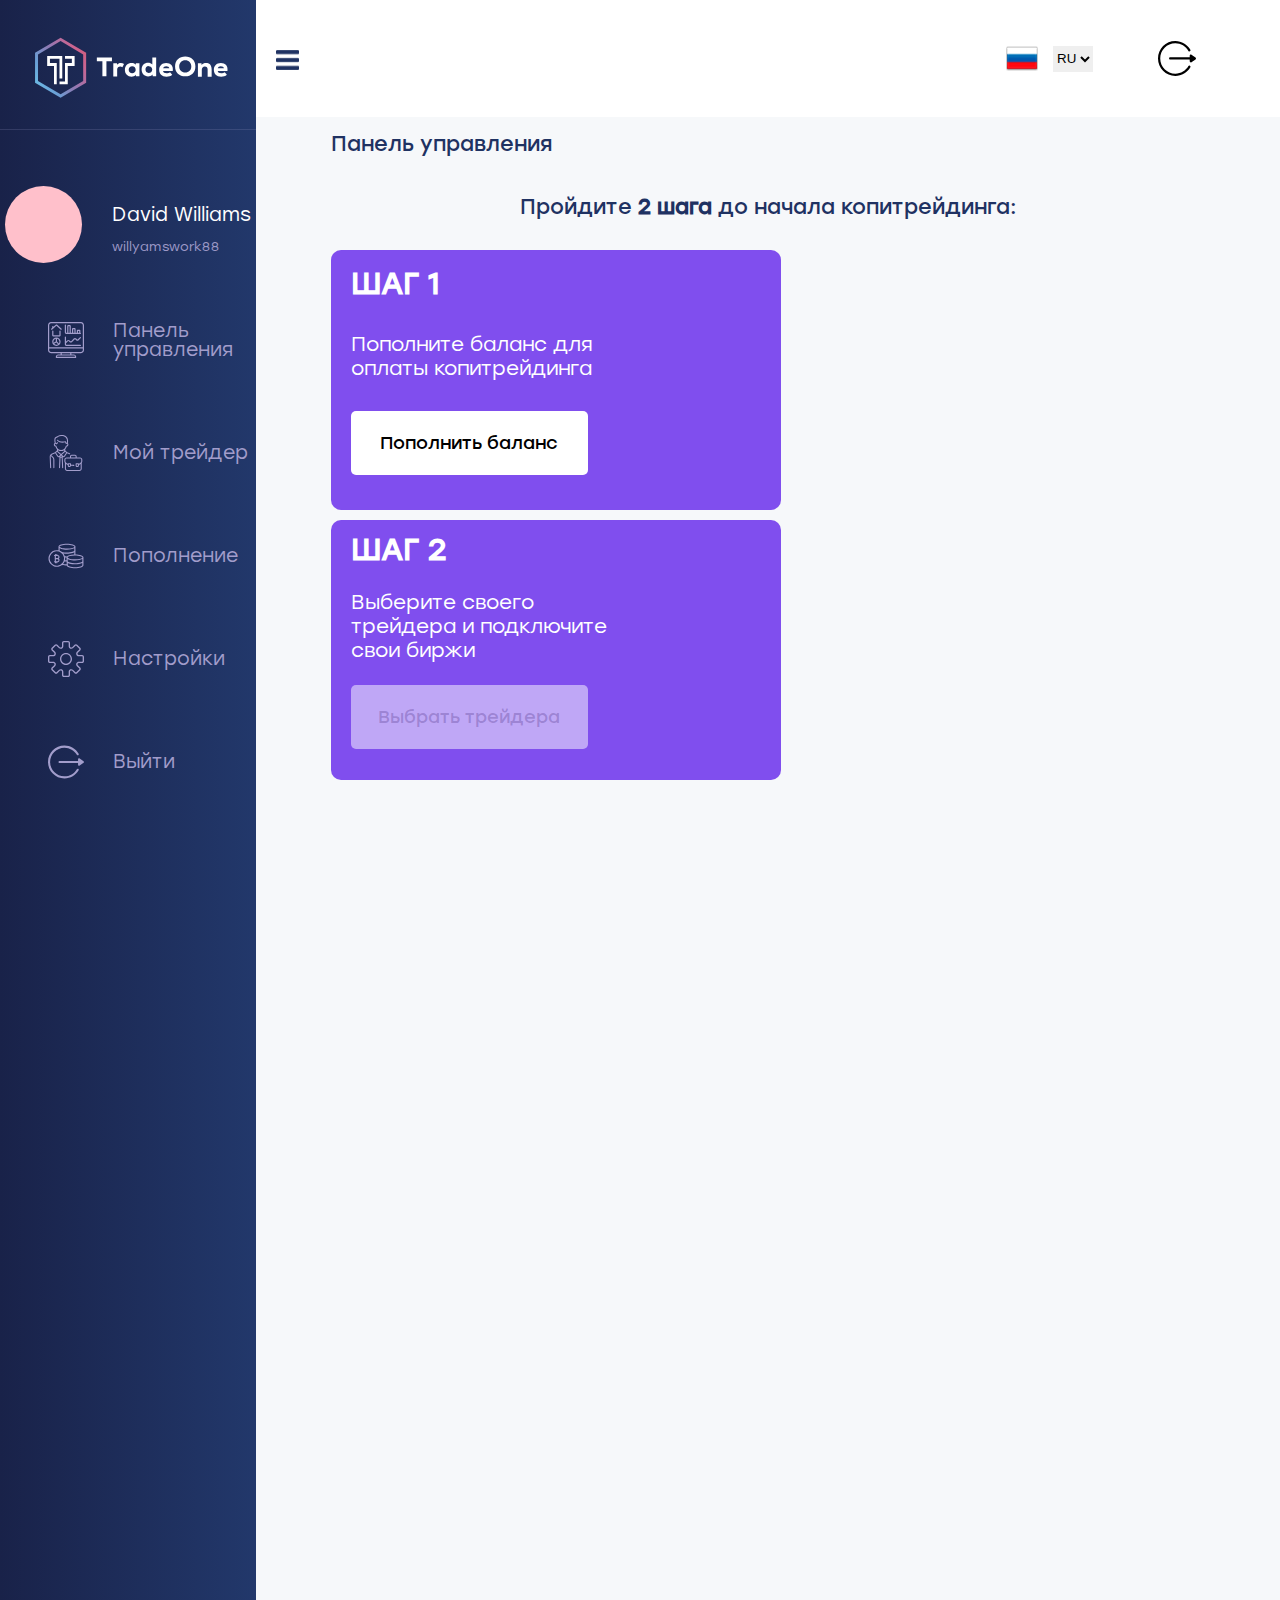
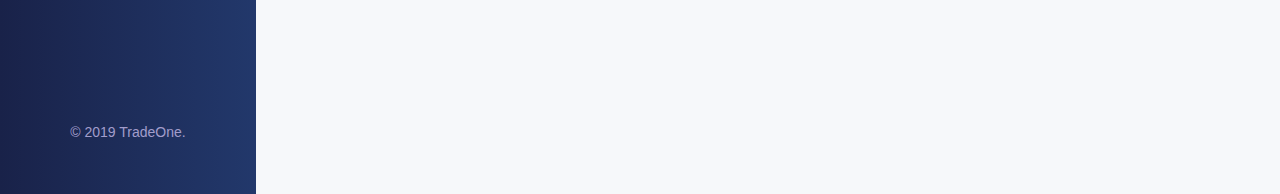
==== commit 2b9f2586: "second" ====
--- a/src/main/resources/static/cabinet.html
+++ b/src/main/resources/static/cabinet.html
@@ -73,8 +73,8 @@
           <div class="languages-icon"></div>
           <select class="languages__select">
             <option value="ru">RU</option>
-            <option value="en">RU</option>
-            <option value="ch">RU</option>
+            <option value="en">EN</option>
+            <option value="ch">CH</option>
           </select>
         </div>
         <button class="exit"></button>
@@ -386,7 +386,7 @@
   <!-- ГАЛЕРЕЯ ТРЕЙДЕРОВ -->
 
     <div class="card-section hidden">
-      <div class="card-section__card card">
+      <div class="card-section__card card hidden">
         <div class="card__avatar"></div>
         <div class="card__name">Nickolay Sokolov</div>
         <button class="card__more">Подробнее</button>
@@ -538,14 +538,17 @@
 
     </main>
   </div>
-  <script src="js/cabinet.js"></script>
-
+  <script src="js/local.js"></script>
+
+
+  </script>
   <script
-    src="http://code.jquery.com/jquery-3.3.1.js" 
-    integrity="sha256-2Kok7MbOyxpgUVvAk/HJ2jigOSYS2auK4Pfzbm7uH60="
-    crossorigin="anonymous">
-  </script>
+  src="http://code.jquery.com/jquery-3.3.1.js"
+  integrity="sha256-2Kok7MbOyxpgUVvAk/HJ2jigOSYS2auK4Pfzbm7uH60="
+  crossorigin="anonymous">
   <script src="js/rotate_card.js"></script>
   <script src="js/range.js"></script>
+  <script src="js/cabinet.js"></script>
+
 </body>
 </html>--- a/src/main/resources/static/css/general.css
+++ b/src/main/resources/static/css/general.css
@@ -20,6 +20,77 @@
 body {
   margin: 0; }
 
+.select2-results__option{
+  color: #bbcae7 !important;
+}
+.select2-selection {
+  width: 506px;
+  border-radius: 0 !important;
+  border: 0 !important ;
+  padding: 30px;
+
+}
+.select2-selection.select2-selection--single{
+  height: 86px !important;
+  margin-bottom: 30px;
+}
+.select2-selection__arrow {
+  height: 26px;
+  position: absolute;
+  top: 33px !important;
+  right: 1px;
+  width: 20px;
+}
+.select2-dropdown.select2-dropdown--below{
+  font-family: 'Stolzl';
+  width: 508px !important;
+  position:relative;
+  top: -31px;
+}
+.select2-selection__rendered{
+  color: #bbcae7 !important;
+  padding-left: 0px  !important;
+}
+.select2-search__field{
+  display: none;
+}
+
+.popup{
+
+  position: fixed;
+  top: 0;
+  bottom: 0;
+  left: 0;
+  right: 0;
+  background: rgba(0, 0, 0, 0.7);
+  transition: opacity 500ms;
+  visibility: hidden;
+  opacity: 0;
+}
+.visible{
+  transition: opacity 500ms;
+  transition: .4s;
+  opacity: 1;
+  visibility: visible;
+}
+.agreement{
+  position: absolute;
+  top: 14%;
+  width: 70%;
+  left: 50%;
+  transform: translateX(-50%);
+}
+.agreement__container{
+  height: 500px;
+  overflow-y: scroll;
+  background-color: #dedede;
+}
+
+.agreement__contant{
+  border-radius: 10px;
+  padding: 20px;
+  font-family:'Stolzl Book';
+}
 .list {
   padding: 0;
   margin: 0; }
@@ -3882,4 +3953,105 @@
   transform: perspective(900px) rotateX(0deg);
   -webkit-transition: .9s;
   -o-transition: .9s;
-  transition: .9s; }+  transition: .9s; }
+
+.radiobuttons__trader-false::after, .radiobuttons__investor-false::after {
+  display: block;
+  content: '';
+  width: 29px;
+  height: 29px;
+  border: 3px solid #4c61f2;
+  border-radius: 50%;
+  position: absolute;
+  top: -7px;
+  left: -47px;
+}
+
+.radiobuttons__trader-false--active::before {
+  display: block;
+  content: '';
+  width: 20px;
+  height: 20px;
+  border-radius: 50%;
+  background-color: #4c61f2;
+  position: absolute;
+  left: -39px;
+  top: 0px;
+  -webkit-transform: scale(1);
+  -ms-transform: scale(1);
+  transform: scale(1);
+}
+
+.radiobuttons__trader-false::after, .radiobuttons__investor-false::after {
+  display: block;
+  content: '';
+  width: 29px;
+  height: 29px;
+  border: 3px solid #4c61f2;
+  border-radius: 50%;
+  position: absolute;
+  top: -7px;
+  left: -46px;
+}
+
+.radiobuttons__acceptance-checkbox {
+  display: block;
+  content: '';
+  width: 29px;
+  height: 29px;
+  border: 3px solid #c3d0ea;
+  border-radius: 50%;
+  position: absolute;
+  top: -6px;
+  left: -47px;
+}
+
+.radiobuttons__acceptance--active::before {
+  display: block;
+  content: '';
+  width: 21px;
+  height: 20px;
+  border-radius: 50%;
+  background-color: #c3d0ea;
+  position: absolute;
+  top: 1px;
+  left: -40px;
+  -webkit-transform: scale(1);
+  -ms-transform: scale(1);
+  transform: scale(1);
+}
+
+.account-existance-wrapper {
+  display: flex;
+  flex-direction: column;
+}
+
+.buttons-kit-wrapper {
+  display: flex;
+  flex-direction: column;
+}
+
+.buttons-kit {
+  flex-direction: column;
+  align-items: center;
+}
+
+.buttons-kit .button {
+  width: 100%;
+}
+
+.buttons-kit .button--photo {
+  margin-right: 0px;
+}
+
+.buttons-kit .button--sign-up {
+  margin-top: 10px;
+}
+
+.account-existance__sign-up {
+  margin-bottom: 100px;
+}
+
+.main {
+  padding-bottom: 300px;
+}